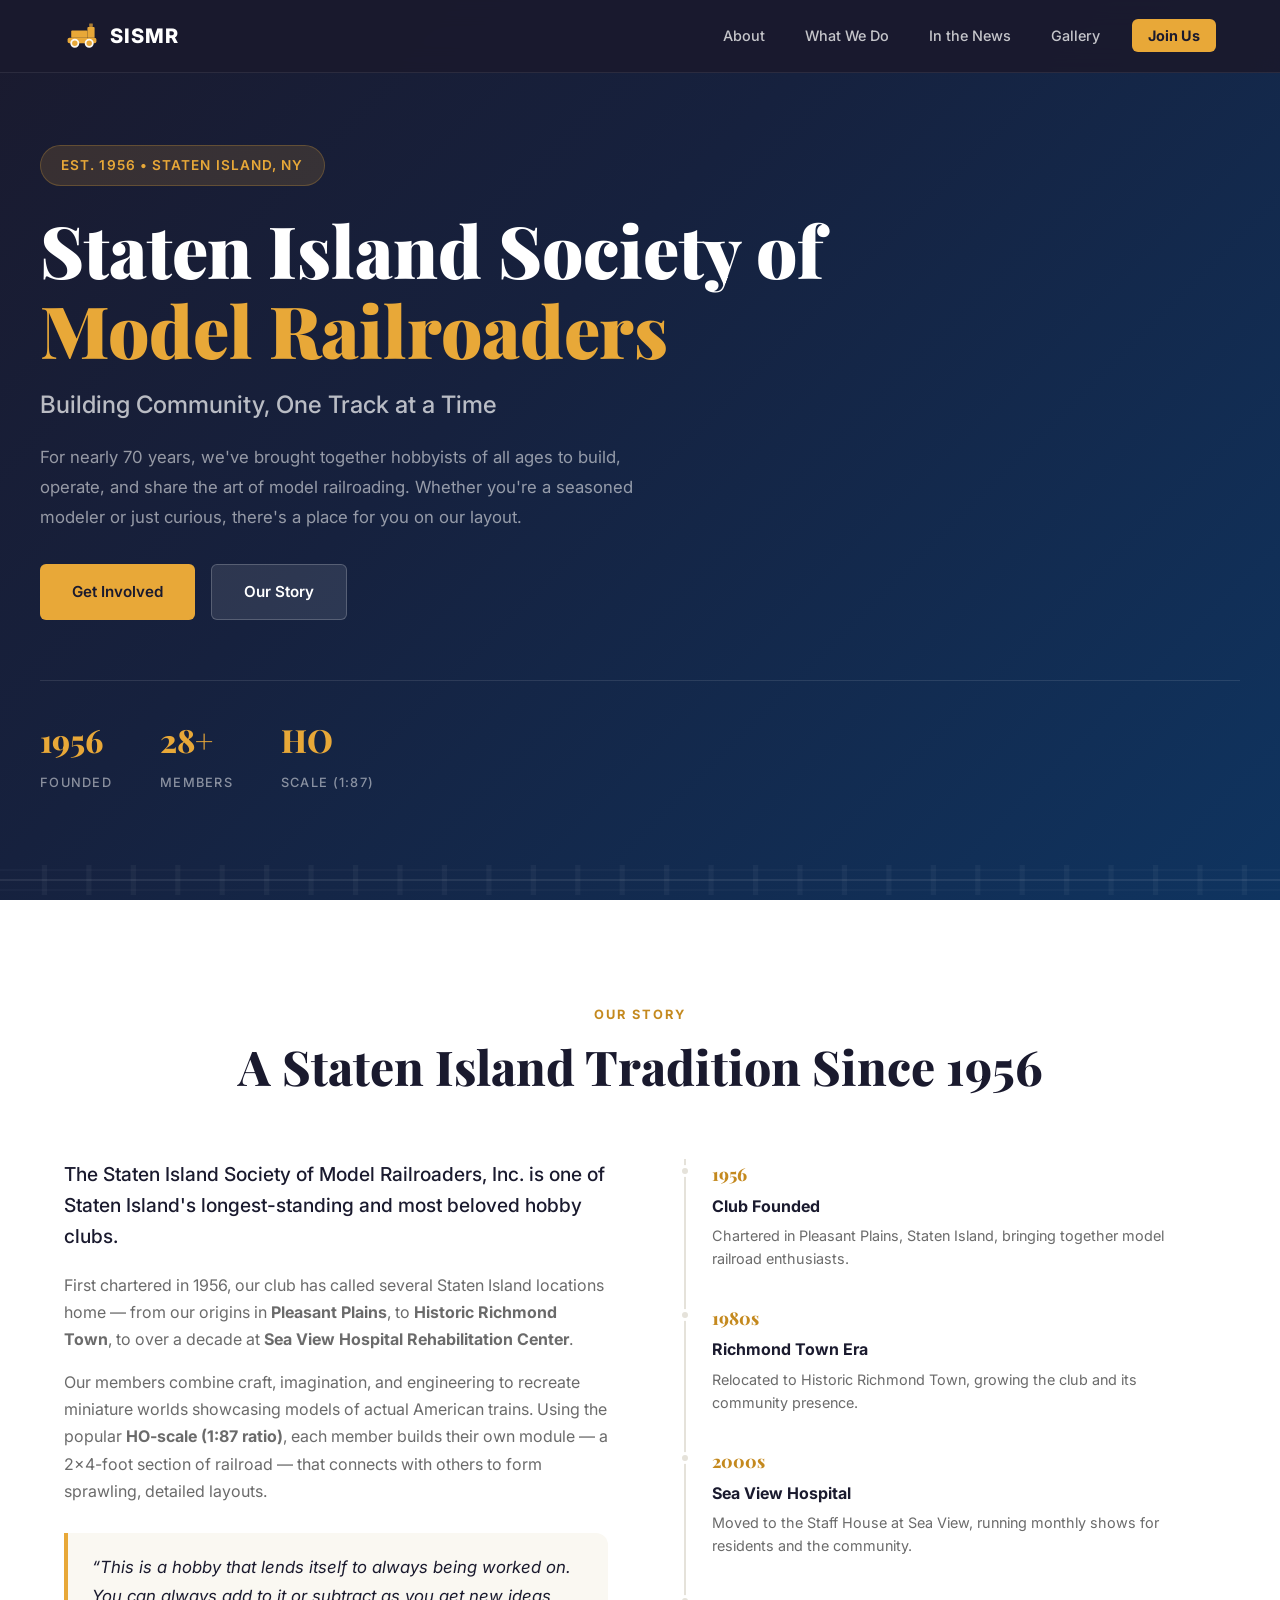
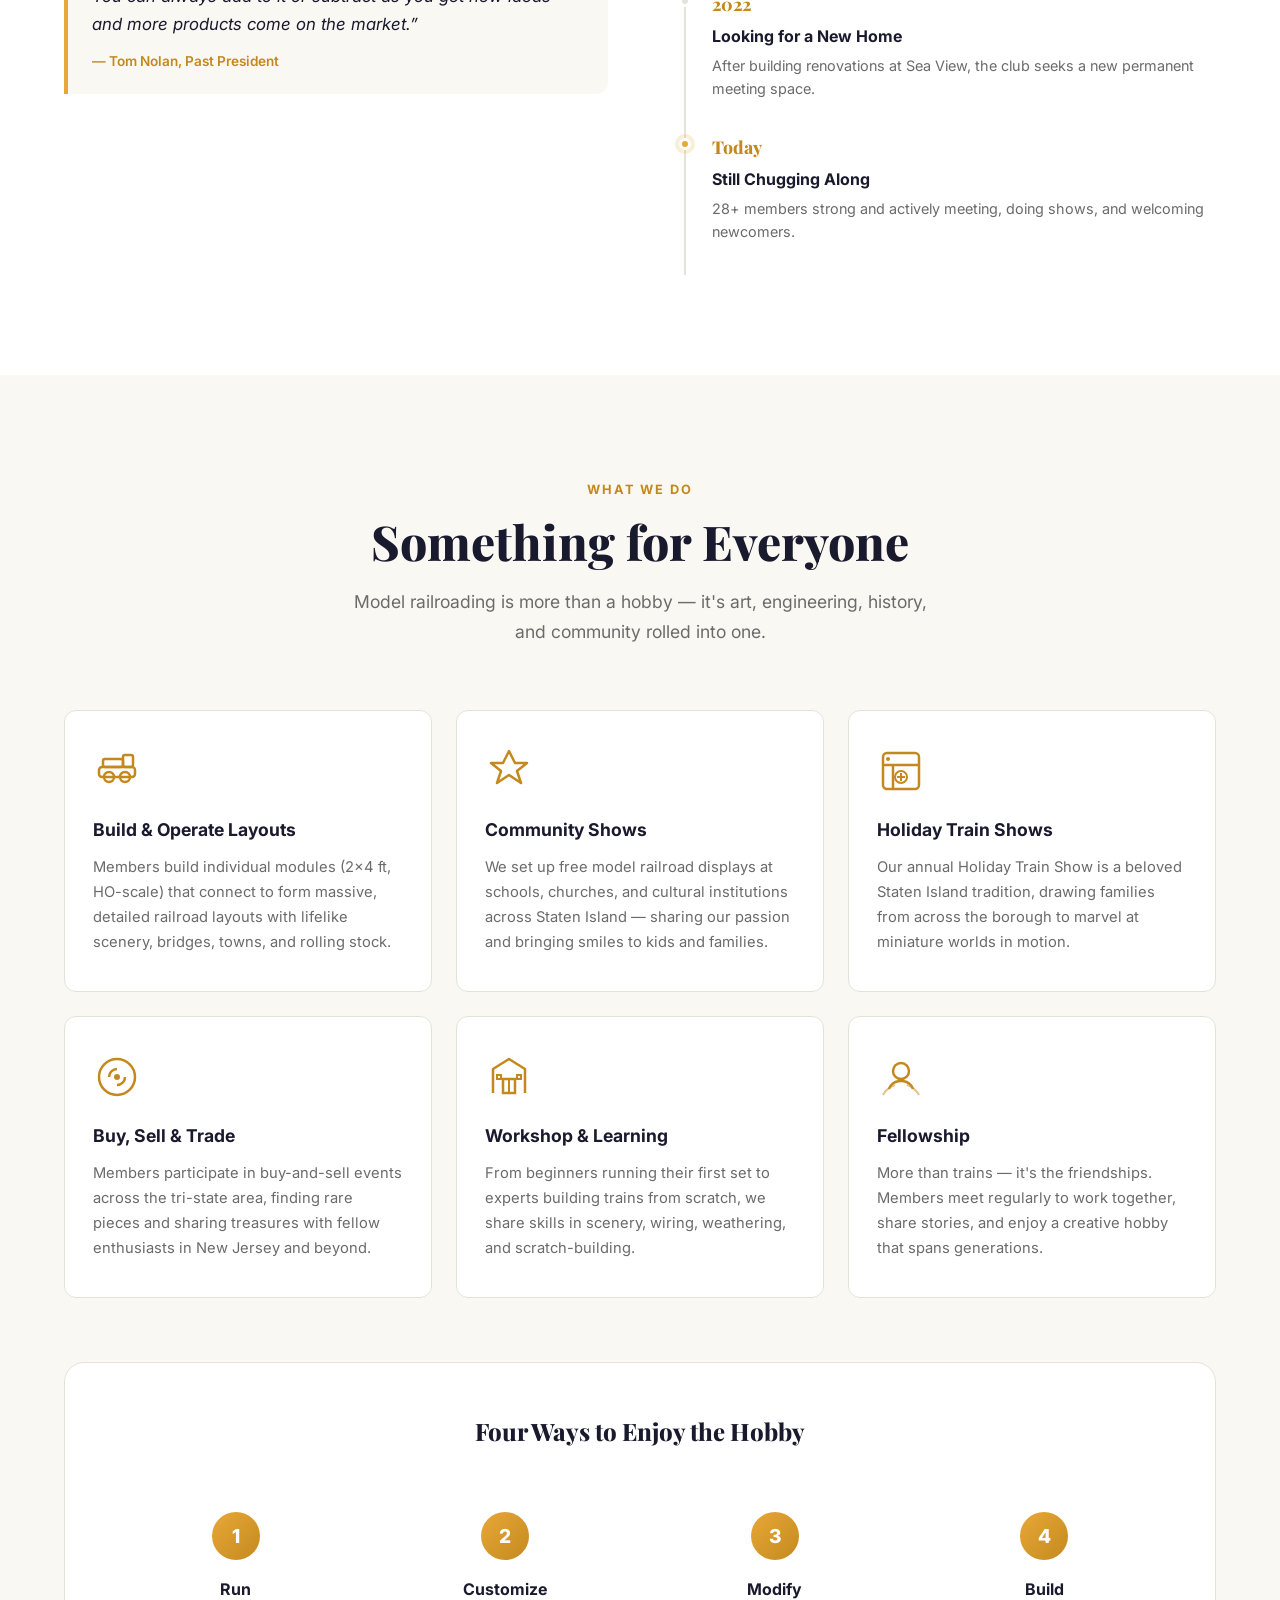
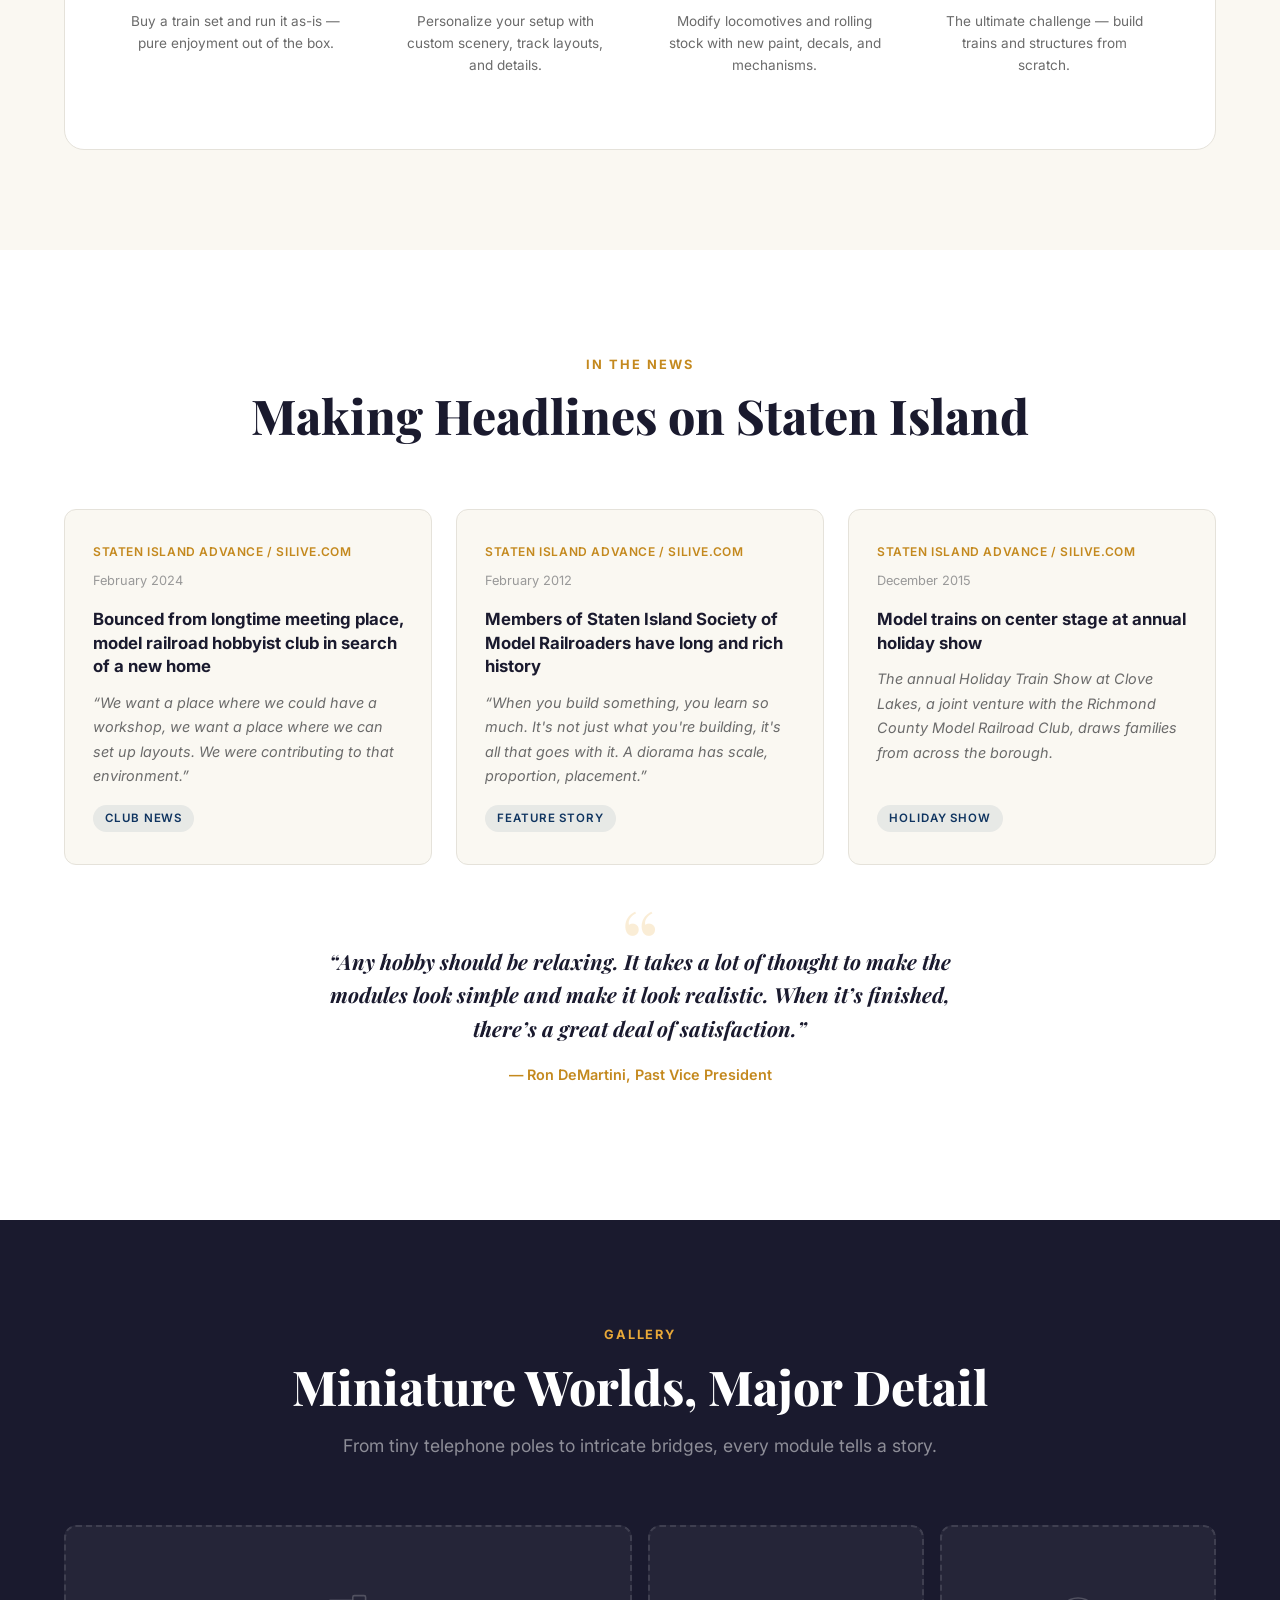
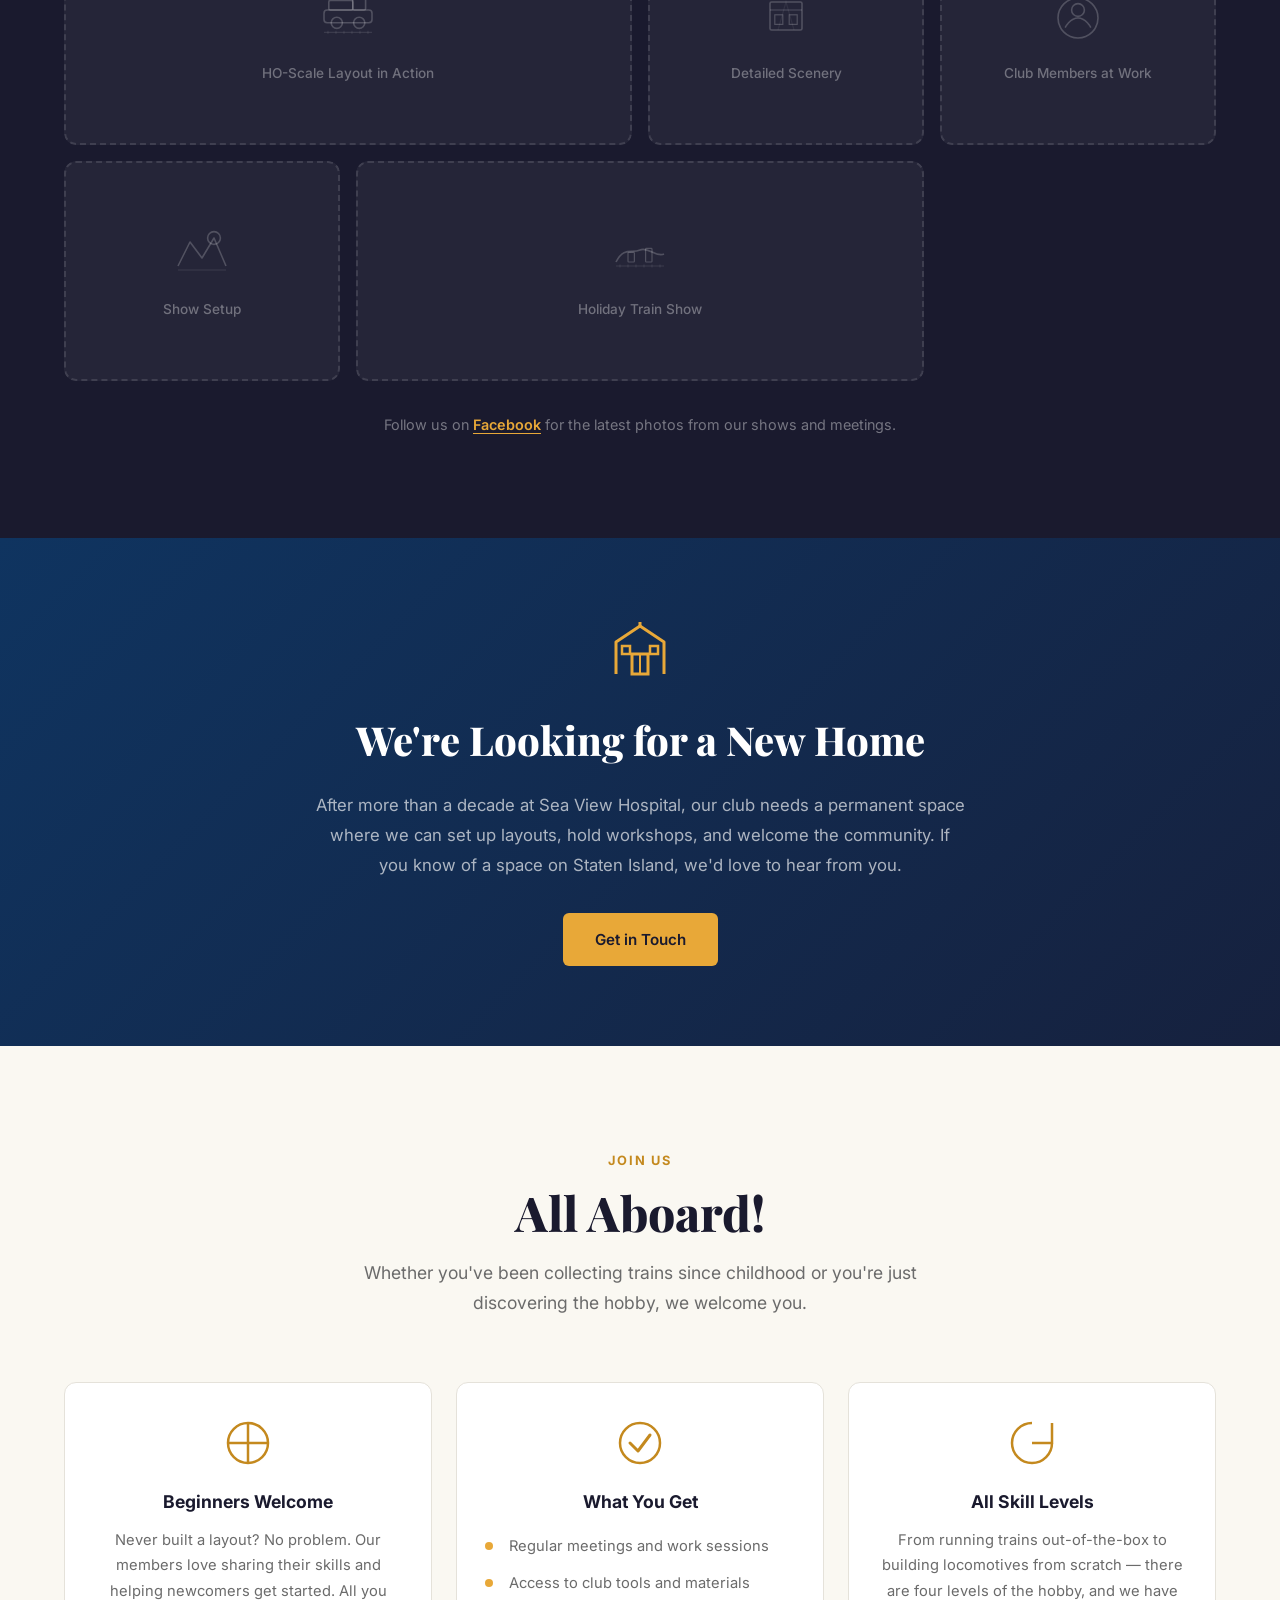
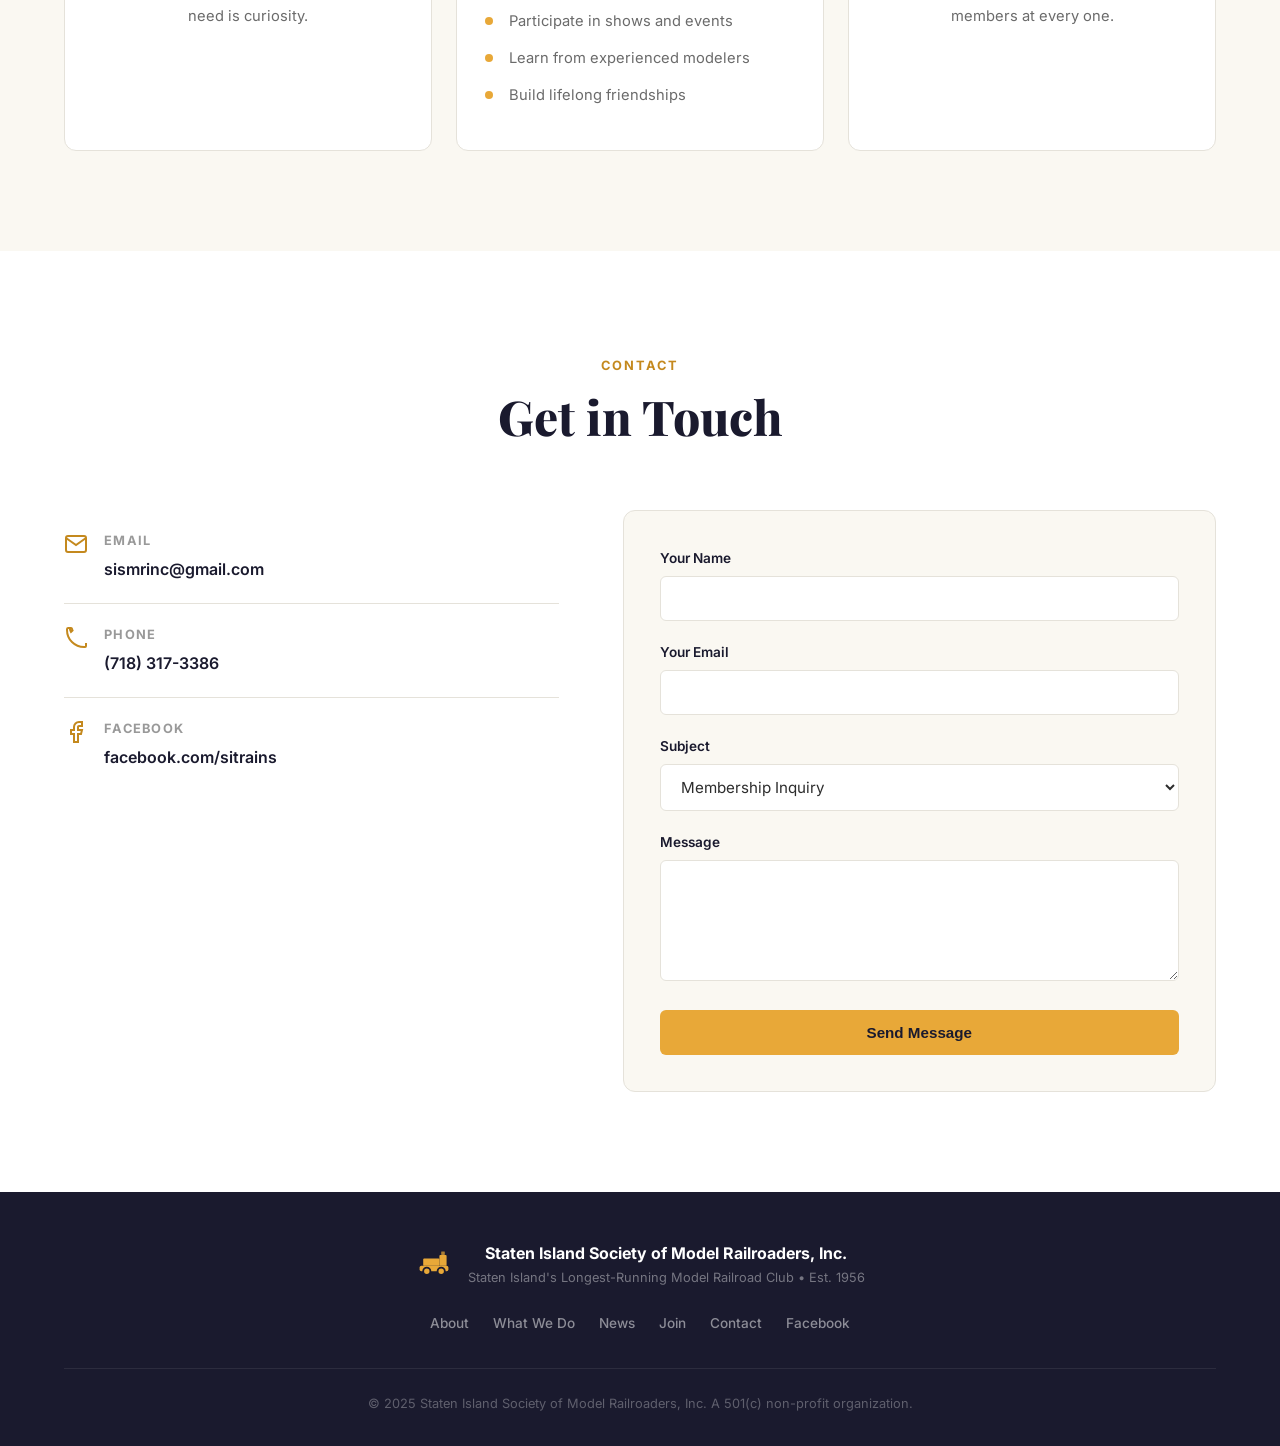
==== index.html @ 0fc75819 "Initial site: Modern static website for SISMR Inc. Single-page responsive site with club history, ac" ====
<!DOCTYPE html>
<html lang="en">
<head>
  <meta charset="UTF-8">
  <meta name="viewport" content="width=device-width, initial-scale=1.0">
  <title>Staten Island Society of Model Railroaders, Inc. — Since 1956</title>
  <meta name="description" content="Staten Island's longest-running model railroad club. Join us to build, run, and share the joy of model railroading. Founded 1956.">
  <meta name="keywords" content="model railroad, Staten Island, train club, HO scale, model trains, hobby, SISMR">
  <meta property="og:title" content="Staten Island Society of Model Railroaders, Inc.">
  <meta property="og:description" content="Building Community, One Track at a Time — Since 1956. Staten Island's longest-running model railroad club.">
  <meta property="og:type" content="website">
  <link rel="preconnect" href="https://fonts.googleapis.com">
  <link rel="preconnect" href="https://fonts.gstatic.com" crossorigin>
  <link href="https://fonts.googleapis.com/css2?family=Inter:wght@400;500;600;700;800;900&family=Playfair+Display:wght@700;800;900&display=swap" rel="stylesheet">
  <link rel="stylesheet" href="css/styles.css">
</head>
<body>

  <!-- Navigation -->
  <nav class="navbar" id="navbar">
    <div class="nav-container">
      <a href="#hero" class="nav-logo">
        <svg class="nav-logo-icon" viewBox="0 0 40 40" fill="none" xmlns="http://www.w3.org/2000/svg">
          <rect x="4" y="22" width="32" height="6" rx="2" fill="currentColor"/>
          <circle cx="12" cy="28" r="4" fill="currentColor" stroke="var(--bg-primary)" stroke-width="2"/>
          <circle cx="28" cy="28" r="4" fill="currentColor" stroke="var(--bg-primary)" stroke-width="2"/>
          <rect x="8" y="14" width="18" height="8" rx="1" fill="currentColor"/>
          <rect x="26" y="10" width="8" height="12" rx="1" fill="currentColor"/>
          <rect x="28" y="6" width="4" height="4" rx="0.5" fill="currentColor" opacity="0.7"/>
        </svg>
        <span>SISMR</span>
      </a>
      <button class="nav-toggle" id="navToggle" aria-label="Toggle navigation">
        <span></span>
        <span></span>
        <span></span>
      </button>
      <ul class="nav-menu" id="navMenu">
        <li><a href="#about" class="nav-link">About</a></li>
        <li><a href="#activities" class="nav-link">What We Do</a></li>
        <li><a href="#news" class="nav-link">In the News</a></li>
        <li><a href="#gallery" class="nav-link">Gallery</a></li>
        <li><a href="#join" class="nav-link nav-cta">Join Us</a></li>
      </ul>
    </div>
  </nav>

  <!-- Hero Section -->
  <section class="hero" id="hero">
    <div class="hero-bg-tracks">
      <svg class="track-lines" preserveAspectRatio="none" viewBox="0 0 1440 400">
        <line x1="0" y1="380" x2="1440" y2="380" stroke="rgba(255,255,255,0.08)" stroke-width="2"/>
        <line x1="0" y1="370" x2="1440" y2="370" stroke="rgba(255,255,255,0.05)" stroke-width="1"/>
        <line x1="0" y1="390" x2="1440" y2="390" stroke="rgba(255,255,255,0.05)" stroke-width="1"/>
        <!-- cross ties -->
        <line x1="50" y1="365" x2="50" y2="395" stroke="rgba(255,255,255,0.04)" stroke-width="6"/>
        <line x1="100" y1="365" x2="100" y2="395" stroke="rgba(255,255,255,0.04)" stroke-width="6"/>
        <line x1="150" y1="365" x2="150" y2="395" stroke="rgba(255,255,255,0.04)" stroke-width="6"/>
        <line x1="200" y1="365" x2="200" y2="395" stroke="rgba(255,255,255,0.04)" stroke-width="6"/>
        <line x1="250" y1="365" x2="250" y2="395" stroke="rgba(255,255,255,0.04)" stroke-width="6"/>
        <line x1="300" y1="365" x2="300" y2="395" stroke="rgba(255,255,255,0.04)" stroke-width="6"/>
        <line x1="350" y1="365" x2="350" y2="395" stroke="rgba(255,255,255,0.04)" stroke-width="6"/>
        <line x1="400" y1="365" x2="400" y2="395" stroke="rgba(255,255,255,0.04)" stroke-width="6"/>
        <line x1="450" y1="365" x2="450" y2="395" stroke="rgba(255,255,255,0.04)" stroke-width="6"/>
        <line x1="500" y1="365" x2="500" y2="395" stroke="rgba(255,255,255,0.04)" stroke-width="6"/>
        <line x1="550" y1="365" x2="550" y2="395" stroke="rgba(255,255,255,0.04)" stroke-width="6"/>
        <line x1="600" y1="365" x2="600" y2="395" stroke="rgba(255,255,255,0.04)" stroke-width="6"/>
        <line x1="650" y1="365" x2="650" y2="395" stroke="rgba(255,255,255,0.04)" stroke-width="6"/>
        <line x1="700" y1="365" x2="700" y2="395" stroke="rgba(255,255,255,0.04)" stroke-width="6"/>
        <line x1="750" y1="365" x2="750" y2="395" stroke="rgba(255,255,255,0.04)" stroke-width="6"/>
        <line x1="800" y1="365" x2="800" y2="395" stroke="rgba(255,255,255,0.04)" stroke-width="6"/>
        <line x1="850" y1="365" x2="850" y2="395" stroke="rgba(255,255,255,0.04)" stroke-width="6"/>
        <line x1="900" y1="365" x2="900" y2="395" stroke="rgba(255,255,255,0.04)" stroke-width="6"/>
        <line x1="950" y1="365" x2="950" y2="395" stroke="rgba(255,255,255,0.04)" stroke-width="6"/>
        <line x1="1000" y1="365" x2="1000" y2="395" stroke="rgba(255,255,255,0.04)" stroke-width="6"/>
        <line x1="1050" y1="365" x2="1050" y2="395" stroke="rgba(255,255,255,0.04)" stroke-width="6"/>
        <line x1="1100" y1="365" x2="1100" y2="395" stroke="rgba(255,255,255,0.04)" stroke-width="6"/>
        <line x1="1150" y1="365" x2="1150" y2="395" stroke="rgba(255,255,255,0.04)" stroke-width="6"/>
        <line x1="1200" y1="365" x2="1200" y2="395" stroke="rgba(255,255,255,0.04)" stroke-width="6"/>
        <line x1="1250" y1="365" x2="1250" y2="395" stroke="rgba(255,255,255,0.04)" stroke-width="6"/>
        <line x1="1300" y1="365" x2="1300" y2="395" stroke="rgba(255,255,255,0.04)" stroke-width="6"/>
        <line x1="1350" y1="365" x2="1350" y2="395" stroke="rgba(255,255,255,0.04)" stroke-width="6"/>
        <line x1="1400" y1="365" x2="1400" y2="395" stroke="rgba(255,255,255,0.04)" stroke-width="6"/>
      </svg>
    </div>
    <div class="hero-content">
      <p class="hero-badge">Est. 1956 &bull; Staten Island, NY</p>
      <h1 class="hero-title">Staten Island Society of<br><span class="hero-highlight">Model Railroaders</span></h1>
      <p class="hero-subtitle">Building Community, One Track at a Time</p>
      <p class="hero-description">For nearly 70 years, we've brought together hobbyists of all ages to build, operate, and share the art of model railroading. Whether you're a seasoned modeler or just curious, there's a place for you on our layout.</p>
      <div class="hero-cta">
        <a href="#join" class="btn btn-primary">Get Involved</a>
        <a href="#about" class="btn btn-secondary">Our Story</a>
      </div>
      <div class="hero-stats">
        <div class="stat">
          <span class="stat-number">1956</span>
          <span class="stat-label">Founded</span>
        </div>
        <div class="stat">
          <span class="stat-number">28+</span>
          <span class="stat-label">Members</span>
        </div>
        <div class="stat">
          <span class="stat-number">HO</span>
          <span class="stat-label">Scale (1:87)</span>
        </div>
      </div>
    </div>
  </section>

  <!-- About Section -->
  <section class="section about" id="about">
    <div class="container">
      <div class="section-header fade-in">
        <p class="section-tag">Our Story</p>
        <h2 class="section-title">A Staten Island Tradition Since 1956</h2>
      </div>
      <div class="about-grid">
        <div class="about-text fade-in">
          <p class="lead">The Staten Island Society of Model Railroaders, Inc. is one of Staten Island's longest-standing and most beloved hobby clubs.</p>
          <p>First chartered in 1956, our club has called several Staten Island locations home &mdash; from our origins in <strong>Pleasant Plains</strong>, to <strong>Historic Richmond Town</strong>, to over a decade at <strong>Sea View Hospital Rehabilitation Center</strong>.</p>
          <p>Our members combine craft, imagination, and engineering to recreate miniature worlds showcasing models of actual American trains. Using the popular <strong>HO-scale (1:87 ratio)</strong>, each member builds their own module &mdash; a 2&times;4-foot section of railroad &mdash; that connects with others to form sprawling, detailed layouts.</p>
          <blockquote>
            <p>&ldquo;This is a hobby that lends itself to always being worked on. You can always add to it or subtract as you get new ideas and more products come on the market.&rdquo;</p>
            <cite>&mdash; Tom Nolan, Past President</cite>
          </blockquote>
        </div>
        <div class="about-timeline fade-in">
          <div class="timeline">
            <div class="timeline-item">
              <div class="timeline-year">1956</div>
              <div class="timeline-content">
                <h4>Club Founded</h4>
                <p>Chartered in Pleasant Plains, Staten Island, bringing together model railroad enthusiasts.</p>
              </div>
            </div>
            <div class="timeline-item">
              <div class="timeline-year">1980s</div>
              <div class="timeline-content">
                <h4>Richmond Town Era</h4>
                <p>Relocated to Historic Richmond Town, growing the club and its community presence.</p>
              </div>
            </div>
            <div class="timeline-item">
              <div class="timeline-year">2000s</div>
              <div class="timeline-content">
                <h4>Sea View Hospital</h4>
                <p>Moved to the Staff House at Sea View, running monthly shows for residents and the community.</p>
              </div>
            </div>
            <div class="timeline-item">
              <div class="timeline-year">2022</div>
              <div class="timeline-content">
                <h4>Looking for a New Home</h4>
                <p>After building renovations at Sea View, the club seeks a new permanent meeting space.</p>
              </div>
            </div>
            <div class="timeline-item active">
              <div class="timeline-year">Today</div>
              <div class="timeline-content">
                <h4>Still Chugging Along</h4>
                <p>28+ members strong and actively meeting, doing shows, and welcoming newcomers.</p>
              </div>
            </div>
          </div>
        </div>
      </div>
    </div>
  </section>

  <!-- What We Do Section -->
  <section class="section activities" id="activities">
    <div class="container">
      <div class="section-header fade-in">
        <p class="section-tag">What We Do</p>
        <h2 class="section-title">Something for Everyone</h2>
        <p class="section-subtitle">Model railroading is more than a hobby &mdash; it's art, engineering, history, and community rolled into one.</p>
      </div>
      <div class="activities-grid">
        <div class="activity-card fade-in">
          <div class="activity-icon">
            <svg viewBox="0 0 48 48" fill="none"><rect x="6" y="20" width="36" height="10" rx="3" stroke="currentColor" stroke-width="2.5"/><circle cx="16" cy="30" r="5" stroke="currentColor" stroke-width="2.5"/><circle cx="32" cy="30" r="5" stroke="currentColor" stroke-width="2.5"/><rect x="10" y="12" width="20" height="8" rx="2" stroke="currentColor" stroke-width="2.5"/><rect x="30" y="8" width="10" height="12" rx="2" stroke="currentColor" stroke-width="2.5"/></svg>
          </div>
          <h3>Build &amp; Operate Layouts</h3>
          <p>Members build individual modules (2&times;4 ft, HO-scale) that connect to form massive, detailed railroad layouts with lifelike scenery, bridges, towns, and rolling stock.</p>
        </div>
        <div class="activity-card fade-in">
          <div class="activity-icon">
            <svg viewBox="0 0 48 48" fill="none"><path d="M24 4L30 16H42L32 24L36 36L24 28L12 36L16 24L6 16H18L24 4Z" stroke="currentColor" stroke-width="2.5" stroke-linejoin="round"/></svg>
          </div>
          <h3>Community Shows</h3>
          <p>We set up free model railroad displays at schools, churches, and cultural institutions across Staten Island &mdash; sharing our passion and bringing smiles to kids and families.</p>
        </div>
        <div class="activity-card fade-in">
          <div class="activity-icon">
            <svg viewBox="0 0 48 48" fill="none"><rect x="6" y="6" width="36" height="36" rx="4" stroke="currentColor" stroke-width="2.5"/><path d="M6 18H42" stroke="currentColor" stroke-width="2.5"/><path d="M16 18V42" stroke="currentColor" stroke-width="2.5"/><circle cx="11" cy="12" r="2" fill="currentColor"/><circle cx="24" cy="30" r="6" stroke="currentColor" stroke-width="2"/><path d="M24 26V34M20 30H28" stroke="currentColor" stroke-width="2"/></svg>
          </div>
          <h3>Holiday Train Shows</h3>
          <p>Our annual Holiday Train Show is a beloved Staten Island tradition, drawing families from across the borough to marvel at miniature worlds in motion.</p>
        </div>
        <div class="activity-card fade-in">
          <div class="activity-icon">
            <svg viewBox="0 0 48 48" fill="none"><circle cx="24" cy="24" r="18" stroke="currentColor" stroke-width="2.5"/><path d="M16 24C16 19.6 19.6 16 24 16" stroke="currentColor" stroke-width="2.5"/><path d="M32 24C32 28.4 28.4 32 24 32" stroke="currentColor" stroke-width="2.5"/><circle cx="24" cy="24" r="3" fill="currentColor"/></svg>
          </div>
          <h3>Buy, Sell &amp; Trade</h3>
          <p>Members participate in buy-and-sell events across the tri-state area, finding rare pieces and sharing treasures with fellow enthusiasts in New Jersey and beyond.</p>
        </div>
        <div class="activity-card fade-in">
          <div class="activity-icon">
            <svg viewBox="0 0 48 48" fill="none"><path d="M8 40V16L24 6L40 16V40" stroke="currentColor" stroke-width="2.5" stroke-linejoin="round"/><rect x="18" y="26" width="12" height="14" stroke="currentColor" stroke-width="2.5"/><path d="M24 26V40" stroke="currentColor" stroke-width="2"/><path d="M12 22H16V26H12V22Z" stroke="currentColor" stroke-width="2"/><path d="M32 22H36V26H32V22Z" stroke="currentColor" stroke-width="2"/></svg>
          </div>
          <h3>Workshop &amp; Learning</h3>
          <p>From beginners running their first set to experts building trains from scratch, we share skills in scenery, wiring, weathering, and scratch-building.</p>
        </div>
        <div class="activity-card fade-in">
          <div class="activity-icon">
            <svg viewBox="0 0 48 48" fill="none"><path d="M12 36C12 36 14 28 24 28C34 28 36 36 36 36" stroke="currentColor" stroke-width="2.5"/><circle cx="24" cy="18" r="8" stroke="currentColor" stroke-width="2.5"/><path d="M6 42C6 42 10 34 18 32" stroke="currentColor" stroke-width="2" opacity="0.5"/><path d="M42 42C42 42 38 34 30 32" stroke="currentColor" stroke-width="2" opacity="0.5"/></svg>
          </div>
          <h3>Fellowship</h3>
          <p>More than trains &mdash; it's the friendships. Members meet regularly to work together, share stories, and enjoy a creative hobby that spans generations.</p>
        </div>
      </div>

      <div class="hobby-levels fade-in">
        <h3>Four Ways to Enjoy the Hobby</h3>
        <div class="levels-grid">
          <div class="level">
            <div class="level-number">1</div>
            <h4>Run</h4>
            <p>Buy a train set and run it as-is &mdash; pure enjoyment out of the box.</p>
          </div>
          <div class="level">
            <div class="level-number">2</div>
            <h4>Customize</h4>
            <p>Personalize your setup with custom scenery, track layouts, and details.</p>
          </div>
          <div class="level">
            <div class="level-number">3</div>
            <h4>Modify</h4>
            <p>Modify locomotives and rolling stock with new paint, decals, and mechanisms.</p>
          </div>
          <div class="level">
            <div class="level-number">4</div>
            <h4>Build</h4>
            <p>The ultimate challenge &mdash; build trains and structures from scratch.</p>
          </div>
        </div>
      </div>
    </div>
  </section>

  <!-- In the News Section -->
  <section class="section news" id="news">
    <div class="container">
      <div class="section-header fade-in">
        <p class="section-tag">In the News</p>
        <h2 class="section-title">Making Headlines on Staten Island</h2>
      </div>
      <div class="news-grid">
        <article class="news-card fade-in">
          <div class="news-meta">
            <span class="news-source">Staten Island Advance / SILive.com</span>
            <span class="news-date">February 2024</span>
          </div>
          <h3><a href="https://www.silive.com/news/2024/02/bounced-from-longtime-meeting-place-model-railroad-hobbyist-club-in-search-of-a-new-home.html" target="_blank" rel="noopener">Bounced from longtime meeting place, model railroad hobbyist club in search of a new home</a></h3>
          <p>&ldquo;We want a place where we could have a workshop, we want a place where we can set up layouts. We were contributing to that environment.&rdquo;</p>
          <span class="news-tag">Club News</span>
        </article>
        <article class="news-card fade-in">
          <div class="news-meta">
            <span class="news-source">Staten Island Advance / SILive.com</span>
            <span class="news-date">February 2012</span>
          </div>
          <h3><a href="https://www.silive.com/westshore/2012/02/members_of_staten_island_socie.html" target="_blank" rel="noopener">Members of Staten Island Society of Model Railroaders have long and rich history</a></h3>
          <p>&ldquo;When you build something, you learn so much. It's not just what you're building, it's all that goes with it. A diorama has scale, proportion, placement.&rdquo;</p>
          <span class="news-tag">Feature Story</span>
        </article>
        <article class="news-card fade-in">
          <div class="news-meta">
            <span class="news-source">Staten Island Advance / SILive.com</span>
            <span class="news-date">December 2015</span>
          </div>
          <h3><a href="https://www.silive.com/entertainment/2015/12/model_trains_capture_center_st.html" target="_blank" rel="noopener">Model trains on center stage at annual holiday show</a></h3>
          <p>The annual Holiday Train Show at Clove Lakes, a joint venture with the Richmond County Model Railroad Club, draws families from across the borough.</p>
          <span class="news-tag">Holiday Show</span>
        </article>
      </div>
      <div class="notable-quote fade-in">
        <blockquote>
          <p>&ldquo;Any hobby should be relaxing. It takes a lot of thought to make the modules look simple and make it look realistic. When it&rsquo;s finished, there&rsquo;s a great deal of satisfaction.&rdquo;</p>
          <cite>&mdash; Ron DeMartini, Past Vice President</cite>
        </blockquote>
      </div>
    </div>
  </section>

  <!-- Gallery Section -->
  <section class="section gallery" id="gallery">
    <div class="container">
      <div class="section-header fade-in">
        <p class="section-tag">Gallery</p>
        <h2 class="section-title">Miniature Worlds, Major Detail</h2>
        <p class="section-subtitle">From tiny telephone poles to intricate bridges, every module tells a story.</p>
      </div>
      <div class="gallery-grid fade-in">
        <div class="gallery-item gallery-item-wide">
          <div class="gallery-placeholder">
            <svg viewBox="0 0 80 80" fill="none"><rect x="10" y="30" width="60" height="16" rx="4" stroke="currentColor" stroke-width="2"/><circle cx="26" cy="46" r="7" stroke="currentColor" stroke-width="2"/><circle cx="54" cy="46" r="7" stroke="currentColor" stroke-width="2"/><rect x="16" y="18" width="30" height="12" rx="2" stroke="currentColor" stroke-width="2"/><rect x="46" y="12" width="16" height="18" rx="2" stroke="currentColor" stroke-width="2"/><path d="M10 58H70" stroke="currentColor" stroke-width="1.5" opacity="0.5"/><line x1="15" y1="56" x2="15" y2="60" stroke="currentColor" stroke-width="2" opacity="0.3"/><line x1="25" y1="56" x2="25" y2="60" stroke="currentColor" stroke-width="2" opacity="0.3"/><line x1="35" y1="56" x2="35" y2="60" stroke="currentColor" stroke-width="2" opacity="0.3"/><line x1="45" y1="56" x2="45" y2="60" stroke="currentColor" stroke-width="2" opacity="0.3"/><line x1="55" y1="56" x2="55" y2="60" stroke="currentColor" stroke-width="2" opacity="0.3"/><line x1="65" y1="56" x2="65" y2="60" stroke="currentColor" stroke-width="2" opacity="0.3"/></svg>
            <span>HO-Scale Layout in Action</span>
          </div>
        </div>
        <div class="gallery-item">
          <div class="gallery-placeholder">
            <svg viewBox="0 0 80 80" fill="none"><rect x="20" y="20" width="40" height="35" rx="2" stroke="currentColor" stroke-width="2"/><path d="M20 30H60" stroke="currentColor" stroke-width="1.5"/><rect x="26" y="36" width="10" height="12" stroke="currentColor" stroke-width="1.5"/><rect x="44" y="36" width="10" height="12" stroke="currentColor" stroke-width="1.5"/><path d="M30 55L40 20L50 55" stroke="currentColor" stroke-width="1.5" opacity="0.3"/></svg>
            <span>Detailed Scenery</span>
          </div>
        </div>
        <div class="gallery-item">
          <div class="gallery-placeholder">
            <svg viewBox="0 0 80 80" fill="none"><circle cx="40" cy="40" r="25" stroke="currentColor" stroke-width="2"/><path d="M24 52C24 52 30 40 40 40C50 40 56 52 56 52" stroke="currentColor" stroke-width="2"/><circle cx="40" cy="30" r="8" stroke="currentColor" stroke-width="2"/></svg>
            <span>Club Members at Work</span>
          </div>
        </div>
        <div class="gallery-item">
          <div class="gallery-placeholder">
            <svg viewBox="0 0 80 80" fill="none"><path d="M10 55L25 25L40 45L55 20L70 55" stroke="currentColor" stroke-width="2" stroke-linejoin="round"/><circle cx="55" cy="20" r="8" stroke="currentColor" stroke-width="2"/><path d="M10 60H70" stroke="currentColor" stroke-width="1.5" opacity="0.5"/></svg>
            <span>Show Setup</span>
          </div>
        </div>
        <div class="gallery-item gallery-item-wide">
          <div class="gallery-placeholder">
            <svg viewBox="0 0 80 80" fill="none"><path d="M10 50C20 30 30 40 40 35C50 30 60 45 70 40" stroke="currentColor" stroke-width="2"/><path d="M10 55H70" stroke="currentColor" stroke-width="1.5" opacity="0.5"/><rect x="25" y="38" width="8" height="12" rx="1" stroke="currentColor" stroke-width="1.5"/><rect x="47" y="33" width="8" height="17" rx="1" stroke="currentColor" stroke-width="1.5"/><line x1="15" y1="53" x2="15" y2="57" stroke="currentColor" stroke-width="2" opacity="0.3"/><line x1="25" y1="53" x2="25" y2="57" stroke="currentColor" stroke-width="2" opacity="0.3"/><line x1="35" y1="53" x2="35" y2="57" stroke="currentColor" stroke-width="2" opacity="0.3"/><line x1="45" y1="53" x2="45" y2="57" stroke="currentColor" stroke-width="2" opacity="0.3"/><line x1="55" y1="53" x2="55" y2="57" stroke="currentColor" stroke-width="2" opacity="0.3"/><line x1="65" y1="53" x2="65" y2="57" stroke="currentColor" stroke-width="2" opacity="0.3"/></svg>
            <span>Holiday Train Show</span>
          </div>
        </div>
      </div>
      <p class="gallery-note fade-in">Follow us on <a href="https://www.facebook.com/sitrains" target="_blank" rel="noopener">Facebook</a> for the latest photos from our shows and meetings.</p>
    </div>
  </section>

  <!-- Help Us / New Home Banner -->
  <section class="section cta-banner" id="help">
    <div class="container">
      <div class="banner-content fade-in">
        <div class="banner-icon">
          <svg viewBox="0 0 64 64" fill="none"><path d="M8 56V24L32 8L56 24V56" stroke="currentColor" stroke-width="3" stroke-linejoin="round"/><rect x="24" y="36" width="16" height="20" stroke="currentColor" stroke-width="3"/><path d="M32 36V56" stroke="currentColor" stroke-width="2"/><rect x="14" y="28" width="8" height="8" stroke="currentColor" stroke-width="2.5"/><rect x="42" y="28" width="8" height="8" stroke="currentColor" stroke-width="2.5"/><path d="M32 8V4" stroke="currentColor" stroke-width="3"/></svg>
        </div>
        <h2>We're Looking for a New Home</h2>
        <p>After more than a decade at Sea View Hospital, our club needs a permanent space where we can set up layouts, hold workshops, and welcome the community. If you know of a space on Staten Island, we'd love to hear from you.</p>
        <a href="#contact" class="btn btn-primary">Get in Touch</a>
      </div>
    </div>
  </section>

  <!-- Join Section -->
  <section class="section join" id="join">
    <div class="container">
      <div class="section-header fade-in">
        <p class="section-tag">Join Us</p>
        <h2 class="section-title">All Aboard!</h2>
        <p class="section-subtitle">Whether you've been collecting trains since childhood or you're just discovering the hobby, we welcome you.</p>
      </div>
      <div class="join-grid">
        <div class="join-card fade-in">
          <div class="join-icon">
            <svg viewBox="0 0 48 48" fill="none"><path d="M24 4V44" stroke="currentColor" stroke-width="2.5"/><path d="M4 24H44" stroke="currentColor" stroke-width="2.5"/><circle cx="24" cy="24" r="20" stroke="currentColor" stroke-width="2.5"/></svg>
          </div>
          <h3>Beginners Welcome</h3>
          <p>Never built a layout? No problem. Our members love sharing their skills and helping newcomers get started. All you need is curiosity.</p>
        </div>
        <div class="join-card fade-in">
          <div class="join-icon">
            <svg viewBox="0 0 48 48" fill="none"><path d="M14 24L22 32L34 16" stroke="currentColor" stroke-width="3" stroke-linecap="round" stroke-linejoin="round"/><circle cx="24" cy="24" r="20" stroke="currentColor" stroke-width="2.5"/></svg>
          </div>
          <h3>What You Get</h3>
          <ul class="join-list">
            <li>Regular meetings and work sessions</li>
            <li>Access to club tools and materials</li>
            <li>Participate in shows and events</li>
            <li>Learn from experienced modelers</li>
            <li>Build lifelong friendships</li>
          </ul>
        </div>
        <div class="join-card fade-in">
          <div class="join-icon">
            <svg viewBox="0 0 48 48" fill="none"><path d="M24 4C13 4 4 13 4 24C4 35 13 44 24 44C35 44 44 35 44 24" stroke="currentColor" stroke-width="2.5"/><path d="M44 4V24H24" stroke="currentColor" stroke-width="2.5" stroke-linejoin="round"/></svg>
          </div>
          <h3>All Skill Levels</h3>
          <p>From running trains out-of-the-box to building locomotives from scratch &mdash; there are four levels of the hobby, and we have members at every one.</p>
        </div>
      </div>
    </div>
  </section>

  <!-- Contact Section -->
  <section class="section contact" id="contact">
    <div class="container">
      <div class="section-header fade-in">
        <p class="section-tag">Contact</p>
        <h2 class="section-title">Get in Touch</h2>
      </div>
      <div class="contact-grid fade-in">
        <div class="contact-info">
          <div class="contact-item">
            <svg viewBox="0 0 24 24" fill="none"><path d="M4 4H20C21.1 4 22 4.9 22 6V18C22 19.1 21.1 20 20 20H4C2.9 20 2 19.1 2 18V6C2 4.9 2.9 4 4 4Z" stroke="currentColor" stroke-width="2"/><path d="M22 6L12 13L2 6" stroke="currentColor" stroke-width="2"/></svg>
            <div>
              <h4>Email</h4>
              <a href="mailto:sismrinc@gmail.com">sismrinc@gmail.com</a>
            </div>
          </div>
          <div class="contact-item">
            <svg viewBox="0 0 24 24" fill="none"><path d="M22 16.92V19.92C22 20.48 21.56 20.93 21 20.97C20.69 20.99 20.39 21 20.1 21C10.58 21 3 13.42 3 3.9C3 3.61 3.01 3.31 3.03 3C3.07 2.44 3.52 2 4.08 2H7.08C7.56 2 7.97 2.34 8.05 2.81C8.14 3.38 8.3 3.93 8.53 4.45L7.03 5.95C6.47 4.93 6.07 3.84 5.82 2.7" stroke="currentColor" stroke-width="2"/></svg>
            <div>
              <h4>Phone</h4>
              <a href="tel:+17183173386">(718) 317-3386</a>
            </div>
          </div>
          <div class="contact-item">
            <svg viewBox="0 0 24 24" fill="none"><path d="M18 2H15C13.67 2 12.4 2.53 11.46 3.46C10.53 4.4 10 5.67 10 7V10H7V14H10V22H14V14H17L18 10H14V7C14 6.73 14.11 6.48 14.29 6.29C14.48 6.11 14.73 6 15 6H18V2Z" stroke="currentColor" stroke-width="2"/></svg>
            <div>
              <h4>Facebook</h4>
              <a href="https://www.facebook.com/sitrains" target="_blank" rel="noopener">facebook.com/sitrains</a>
            </div>
          </div>
        </div>
        <div class="contact-form-wrapper">
          <form class="contact-form" id="contactForm">
            <div class="form-group">
              <label for="name">Your Name</label>
              <input type="text" id="name" name="name" required>
            </div>
            <div class="form-group">
              <label for="email">Your Email</label>
              <input type="email" id="email" name="email" required>
            </div>
            <div class="form-group">
              <label for="subject">Subject</label>
              <select id="subject" name="subject">
                <option value="membership">Membership Inquiry</option>
                <option value="space">I Have a Space Available</option>
                <option value="event">Event / Show Request</option>
                <option value="general">General Question</option>
              </select>
            </div>
            <div class="form-group">
              <label for="message">Message</label>
              <textarea id="message" name="message" rows="5" required></textarea>
            </div>
            <button type="submit" class="btn btn-primary btn-full">Send Message</button>
          </form>
        </div>
      </div>
    </div>
  </section>

  <!-- Footer -->
  <footer class="footer">
    <div class="container">
      <div class="footer-content">
        <div class="footer-brand">
          <svg class="footer-logo" viewBox="0 0 40 40" fill="none" xmlns="http://www.w3.org/2000/svg">
            <rect x="4" y="22" width="32" height="6" rx="2" fill="currentColor"/>
            <circle cx="12" cy="28" r="4" fill="currentColor" stroke="var(--bg-dark)" stroke-width="2"/>
            <circle cx="28" cy="28" r="4" fill="currentColor" stroke="var(--bg-dark)" stroke-width="2"/>
            <rect x="8" y="14" width="18" height="8" rx="1" fill="currentColor"/>
            <rect x="26" y="10" width="8" height="12" rx="1" fill="currentColor"/>
            <rect x="28" y="6" width="4" height="4" rx="0.5" fill="currentColor" opacity="0.7"/>
          </svg>
          <div>
            <p class="footer-name">Staten Island Society of Model Railroaders, Inc.</p>
            <p class="footer-tagline">Staten Island's Longest-Running Model Railroad Club &bull; Est. 1956</p>
          </div>
        </div>
        <div class="footer-links">
          <a href="#about">About</a>
          <a href="#activities">What We Do</a>
          <a href="#news">News</a>
          <a href="#join">Join</a>
          <a href="#contact">Contact</a>
          <a href="https://www.facebook.com/sitrains" target="_blank" rel="noopener">Facebook</a>
        </div>
        <div class="footer-bottom">
          <p>&copy; 2025 Staten Island Society of Model Railroaders, Inc. A 501(c) non-profit organization.</p>
        </div>
      </div>
    </div>
  </footer>

  <script src="js/main.js"></script>
</body>
</html>
---- css/styles.css ----
/* =============================================
   SISMR Inc. — Staten Island Society of Model Railroaders
   ============================================= */

:root {
  --color-charcoal: #1a1a2e;
  --color-dark: #16213e;
  --color-steel: #0f3460;
  --color-amber: #e8a838;
  --color-amber-light: #f5c563;
  --color-amber-dark: #c4891e;
  --color-cream: #faf8f2;
  --color-warm-gray: #f0ede6;
  --color-text: #2d2d2d;
  --color-text-light: #6b6b6b;
  --color-text-lighter: #999;
  --color-white: #ffffff;
  --color-border: #e5e2da;

  --bg-primary: var(--color-cream);
  --bg-dark: var(--color-charcoal);

  --font-sans: 'Inter', -apple-system, BlinkMacSystemFont, 'Segoe UI', sans-serif;
  --font-display: 'Playfair Display', Georgia, serif;

  --shadow-sm: 0 1px 3px rgba(0,0,0,0.08);
  --shadow-md: 0 4px 12px rgba(0,0,0,0.1);
  --shadow-lg: 0 8px 30px rgba(0,0,0,0.12);
  --shadow-xl: 0 20px 60px rgba(0,0,0,0.15);

  --radius-sm: 6px;
  --radius-md: 12px;
  --radius-lg: 20px;
  --radius-xl: 32px;

  --transition: 0.3s cubic-bezier(0.4, 0, 0.2, 1);
}

/* Reset */
*, *::before, *::after {
  margin: 0;
  padding: 0;
  box-sizing: border-box;
}

html {
  scroll-behavior: smooth;
  scroll-padding-top: 80px;
}

body {
  font-family: var(--font-sans);
  color: var(--color-text);
  background: var(--bg-primary);
  line-height: 1.7;
  -webkit-font-smoothing: antialiased;
}

img { max-width: 100%; display: block; }
a { color: inherit; text-decoration: none; }
ul { list-style: none; }

/* Container */
.container {
  max-width: 1200px;
  margin: 0 auto;
  padding: 0 24px;
}

/* =============================================
   NAVIGATION
   ============================================= */
.navbar {
  position: fixed;
  top: 0;
  left: 0;
  right: 0;
  z-index: 1000;
  background: rgba(26, 26, 46, 0.95);
  backdrop-filter: blur(12px);
  border-bottom: 1px solid rgba(255, 255, 255, 0.08);
  transition: var(--transition);
}

.navbar.scrolled {
  background: rgba(26, 26, 46, 0.98);
  box-shadow: var(--shadow-lg);
}

.nav-container {
  max-width: 1200px;
  margin: 0 auto;
  padding: 0 24px;
  display: flex;
  align-items: center;
  justify-content: space-between;
  height: 72px;
}

.nav-logo {
  display: flex;
  align-items: center;
  gap: 10px;
  color: var(--color-white);
  font-weight: 800;
  font-size: 1.25rem;
  letter-spacing: 0.05em;
}

.nav-logo-icon {
  width: 36px;
  height: 36px;
  color: var(--color-amber);
}

.nav-menu {
  display: flex;
  align-items: center;
  gap: 8px;
}

.nav-link {
  color: rgba(255, 255, 255, 0.75);
  font-size: 0.9rem;
  font-weight: 500;
  padding: 8px 16px;
  border-radius: var(--radius-sm);
  transition: var(--transition);
}

.nav-link:hover {
  color: var(--color-white);
  background: rgba(255, 255, 255, 0.08);
}

.nav-cta {
  background: var(--color-amber) !important;
  color: var(--color-charcoal) !important;
  font-weight: 700;
  margin-left: 8px;
}

.nav-cta:hover {
  background: var(--color-amber-light) !important;
}

.nav-toggle {
  display: none;
  flex-direction: column;
  gap: 5px;
  background: none;
  border: none;
  cursor: pointer;
  padding: 4px;
}

.nav-toggle span {
  width: 24px;
  height: 2px;
  background: var(--color-white);
  border-radius: 2px;
  transition: var(--transition);
}

/* =============================================
   HERO
   ============================================= */
.hero {
  position: relative;
  min-height: 100vh;
  display: flex;
  align-items: center;
  background: linear-gradient(135deg, var(--color-charcoal) 0%, var(--color-dark) 40%, var(--color-steel) 100%);
  overflow: hidden;
  padding: 120px 24px 80px;
}

.hero-bg-tracks {
  position: absolute;
  bottom: 0;
  left: 0;
  right: 0;
  height: 400px;
  pointer-events: none;
}

.track-lines {
  width: 100%;
  height: 100%;
}

.hero-content {
  max-width: 1200px;
  margin: 0 auto;
  width: 100%;
  position: relative;
  z-index: 1;
}

.hero-badge {
  display: inline-block;
  background: rgba(232, 168, 56, 0.15);
  color: var(--color-amber);
  padding: 8px 20px;
  border-radius: var(--radius-xl);
  font-size: 0.85rem;
  font-weight: 600;
  letter-spacing: 0.08em;
  text-transform: uppercase;
  margin-bottom: 24px;
  border: 1px solid rgba(232, 168, 56, 0.25);
}

.hero-title {
  font-family: var(--font-display);
  font-size: clamp(2.5rem, 6vw, 4.5rem);
  font-weight: 900;
  color: var(--color-white);
  line-height: 1.1;
  margin-bottom: 16px;
}

.hero-highlight {
  color: var(--color-amber);
}

.hero-subtitle {
  font-size: clamp(1.1rem, 2.5vw, 1.5rem);
  color: rgba(255, 255, 255, 0.7);
  font-weight: 500;
  margin-bottom: 16px;
}

.hero-description {
  font-size: 1.05rem;
  color: rgba(255, 255, 255, 0.55);
  max-width: 640px;
  margin-bottom: 32px;
  line-height: 1.8;
}

.hero-cta {
  display: flex;
  gap: 16px;
  margin-bottom: 60px;
  flex-wrap: wrap;
}

.hero-stats {
  display: flex;
  gap: 48px;
  padding-top: 32px;
  border-top: 1px solid rgba(255, 255, 255, 0.1);
}

.stat {
  text-align: left;
}

.stat-number {
  display: block;
  font-family: var(--font-display);
  font-size: 2rem;
  font-weight: 800;
  color: var(--color-amber);
}

.stat-label {
  font-size: 0.8rem;
  color: rgba(255, 255, 255, 0.5);
  text-transform: uppercase;
  letter-spacing: 0.1em;
  font-weight: 500;
}

/* =============================================
   BUTTONS
   ============================================= */
.btn {
  display: inline-flex;
  align-items: center;
  justify-content: center;
  padding: 14px 32px;
  border-radius: var(--radius-sm);
  font-size: 0.95rem;
  font-weight: 600;
  cursor: pointer;
  transition: var(--transition);
  border: none;
  text-decoration: none;
}

.btn-primary {
  background: var(--color-amber);
  color: var(--color-charcoal);
}

.btn-primary:hover {
  background: var(--color-amber-light);
  transform: translateY(-2px);
  box-shadow: 0 8px 24px rgba(232, 168, 56, 0.3);
}

.btn-secondary {
  background: rgba(255, 255, 255, 0.1);
  color: var(--color-white);
  border: 1px solid rgba(255, 255, 255, 0.2);
}

.btn-secondary:hover {
  background: rgba(255, 255, 255, 0.18);
  transform: translateY(-2px);
}

.btn-full {
  width: 100%;
}

/* =============================================
   SECTIONS
   ============================================= */
.section {
  padding: 100px 0;
}

.section-header {
  text-align: center;
  margin-bottom: 64px;
}

.section-tag {
  display: inline-block;
  color: var(--color-amber-dark);
  font-size: 0.8rem;
  font-weight: 700;
  text-transform: uppercase;
  letter-spacing: 0.15em;
  margin-bottom: 12px;
}

.section-title {
  font-family: var(--font-display);
  font-size: clamp(2rem, 4vw, 3rem);
  font-weight: 800;
  color: var(--color-charcoal);
  margin-bottom: 16px;
  line-height: 1.2;
}

.section-subtitle {
  font-size: 1.1rem;
  color: var(--color-text-light);
  max-width: 600px;
  margin: 0 auto;
}

/* =============================================
   ABOUT
   ============================================= */
.about {
  background: var(--color-white);
}

.about-grid {
  display: grid;
  grid-template-columns: 1fr 1fr;
  gap: 64px;
  align-items: start;
}

.about-text .lead {
  font-size: 1.2rem;
  font-weight: 500;
  color: var(--color-charcoal);
  margin-bottom: 20px;
  line-height: 1.6;
}

.about-text p {
  margin-bottom: 16px;
  color: var(--color-text-light);
}

.about-text blockquote {
  border-left: 4px solid var(--color-amber);
  padding: 20px 24px;
  margin: 28px 0;
  background: var(--color-cream);
  border-radius: 0 var(--radius-md) var(--radius-md) 0;
}

.about-text blockquote p {
  font-size: 1.05rem;
  font-style: italic;
  color: var(--color-charcoal);
  margin-bottom: 8px;
}

.about-text blockquote cite {
  font-size: 0.85rem;
  font-style: normal;
  color: var(--color-amber-dark);
  font-weight: 600;
}

/* Timeline */
.timeline {
  position: relative;
  padding-left: 40px;
}

.timeline::before {
  content: '';
  position: absolute;
  left: 12px;
  top: 0;
  bottom: 0;
  width: 2px;
  background: var(--color-border);
}

.timeline-item {
  position: relative;
  padding-bottom: 32px;
}

.timeline-item::before {
  content: '';
  position: absolute;
  left: -33px;
  top: 6px;
  width: 12px;
  height: 12px;
  border-radius: 50%;
  background: var(--color-border);
  border: 3px solid var(--color-white);
  z-index: 1;
}

.timeline-item.active::before {
  background: var(--color-amber);
  box-shadow: 0 0 0 4px rgba(232, 168, 56, 0.2);
}

.timeline-year {
  font-family: var(--font-display);
  font-size: 1.1rem;
  font-weight: 800;
  color: var(--color-amber-dark);
  margin-bottom: 4px;
}

.timeline-content h4 {
  font-size: 1rem;
  font-weight: 700;
  margin-bottom: 4px;
  color: var(--color-charcoal);
}

.timeline-content p {
  font-size: 0.9rem;
  color: var(--color-text-light);
  line-height: 1.6;
}

/* =============================================
   ACTIVITIES
   ============================================= */
.activities {
  background: var(--color-cream);
}

.activities-grid {
  display: grid;
  grid-template-columns: repeat(3, 1fr);
  gap: 24px;
  margin-bottom: 64px;
}

.activity-card {
  background: var(--color-white);
  padding: 36px 28px;
  border-radius: var(--radius-md);
  border: 1px solid var(--color-border);
  transition: var(--transition);
}

.activity-card:hover {
  transform: translateY(-4px);
  box-shadow: var(--shadow-lg);
  border-color: var(--color-amber);
}

.activity-icon {
  width: 48px;
  height: 48px;
  color: var(--color-amber-dark);
  margin-bottom: 20px;
}

.activity-card h3 {
  font-size: 1.1rem;
  font-weight: 700;
  margin-bottom: 10px;
  color: var(--color-charcoal);
}

.activity-card p {
  font-size: 0.92rem;
  color: var(--color-text-light);
  line-height: 1.7;
}

/* Hobby Levels */
.hobby-levels {
  background: var(--color-white);
  border-radius: var(--radius-lg);
  padding: 48px;
  border: 1px solid var(--color-border);
}

.hobby-levels h3 {
  font-family: var(--font-display);
  font-size: 1.5rem;
  font-weight: 800;
  text-align: center;
  margin-bottom: 36px;
  color: var(--color-charcoal);
}

.levels-grid {
  display: grid;
  grid-template-columns: repeat(4, 1fr);
  gap: 24px;
}

.level {
  text-align: center;
  padding: 24px 16px;
}

.level-number {
  display: inline-flex;
  align-items: center;
  justify-content: center;
  width: 48px;
  height: 48px;
  border-radius: 50%;
  background: linear-gradient(135deg, var(--color-amber), var(--color-amber-dark));
  color: var(--color-white);
  font-weight: 800;
  font-size: 1.2rem;
  margin-bottom: 16px;
}

.level h4 {
  font-size: 1rem;
  font-weight: 700;
  margin-bottom: 8px;
  color: var(--color-charcoal);
}

.level p {
  font-size: 0.85rem;
  color: var(--color-text-light);
  line-height: 1.6;
}

/* =============================================
   NEWS
   ============================================= */
.news {
  background: var(--color-white);
}

.news-grid {
  display: grid;
  grid-template-columns: repeat(3, 1fr);
  gap: 24px;
  margin-bottom: 48px;
}

.news-card {
  background: var(--color-cream);
  border-radius: var(--radius-md);
  padding: 32px 28px;
  border: 1px solid var(--color-border);
  transition: var(--transition);
  display: flex;
  flex-direction: column;
}

.news-card:hover {
  transform: translateY(-4px);
  box-shadow: var(--shadow-lg);
}

.news-meta {
  display: flex;
  justify-content: space-between;
  align-items: center;
  margin-bottom: 16px;
  flex-wrap: wrap;
  gap: 8px;
}

.news-source {
  font-size: 0.75rem;
  font-weight: 600;
  color: var(--color-amber-dark);
  text-transform: uppercase;
  letter-spacing: 0.05em;
}

.news-date {
  font-size: 0.8rem;
  color: var(--color-text-lighter);
}

.news-card h3 {
  font-size: 1.05rem;
  font-weight: 700;
  margin-bottom: 12px;
  line-height: 1.4;
}

.news-card h3 a {
  color: var(--color-charcoal);
  transition: var(--transition);
}

.news-card h3 a:hover {
  color: var(--color-amber-dark);
}

.news-card p {
  font-size: 0.9rem;
  font-style: italic;
  color: var(--color-text-light);
  flex: 1;
  margin-bottom: 16px;
}

.news-tag {
  display: inline-block;
  font-size: 0.72rem;
  font-weight: 600;
  text-transform: uppercase;
  letter-spacing: 0.08em;
  color: var(--color-steel);
  background: rgba(15, 52, 96, 0.08);
  padding: 4px 12px;
  border-radius: var(--radius-xl);
  align-self: flex-start;
}

.notable-quote {
  text-align: center;
  max-width: 700px;
  margin: 0 auto;
}

.notable-quote blockquote {
  position: relative;
  padding: 32px;
}

.notable-quote blockquote::before {
  content: '\201C';
  font-family: var(--font-display);
  font-size: 6rem;
  color: var(--color-amber);
  opacity: 0.2;
  position: absolute;
  top: -20px;
  left: 50%;
  transform: translateX(-50%);
  line-height: 1;
}

.notable-quote p {
  font-family: var(--font-display);
  font-size: 1.3rem;
  font-weight: 700;
  font-style: italic;
  color: var(--color-charcoal);
  line-height: 1.6;
  margin-bottom: 16px;
  position: relative;
}

.notable-quote cite {
  font-style: normal;
  font-family: var(--font-sans);
  font-size: 0.9rem;
  color: var(--color-amber-dark);
  font-weight: 600;
}

/* =============================================
   GALLERY
   ============================================= */
.gallery {
  background: var(--color-charcoal);
}

.gallery .section-tag {
  color: var(--color-amber);
}

.gallery .section-title {
  color: var(--color-white);
}

.gallery .section-subtitle {
  color: rgba(255, 255, 255, 0.5);
}

.gallery-grid {
  display: grid;
  grid-template-columns: repeat(4, 1fr);
  gap: 16px;
}

.gallery-item {
  border-radius: var(--radius-md);
  overflow: hidden;
}

.gallery-item-wide {
  grid-column: span 2;
}

.gallery-placeholder {
  background: rgba(255, 255, 255, 0.05);
  border: 2px dashed rgba(255, 255, 255, 0.12);
  border-radius: var(--radius-md);
  display: flex;
  flex-direction: column;
  align-items: center;
  justify-content: center;
  padding: 48px 24px;
  min-height: 220px;
  transition: var(--transition);
}

.gallery-placeholder:hover {
  background: rgba(255, 255, 255, 0.08);
  border-color: var(--color-amber);
}

.gallery-placeholder svg {
  width: 64px;
  height: 64px;
  color: rgba(255, 255, 255, 0.2);
  margin-bottom: 12px;
}

.gallery-placeholder span {
  color: rgba(255, 255, 255, 0.35);
  font-size: 0.85rem;
  font-weight: 500;
}

.gallery-note {
  text-align: center;
  color: rgba(255, 255, 255, 0.4);
  font-size: 0.9rem;
  margin-top: 32px;
}

.gallery-note a {
  color: var(--color-amber);
  font-weight: 600;
  text-decoration: underline;
  text-underline-offset: 3px;
}

.gallery-note a:hover {
  color: var(--color-amber-light);
}

/* =============================================
   CTA BANNER
   ============================================= */
.cta-banner {
  background: linear-gradient(135deg, var(--color-steel) 0%, var(--color-dark) 100%);
  padding: 80px 0;
}

.banner-content {
  text-align: center;
  max-width: 650px;
  margin: 0 auto;
}

.banner-icon {
  width: 64px;
  height: 64px;
  color: var(--color-amber);
  margin: 0 auto 24px;
}

.banner-content h2 {
  font-family: var(--font-display);
  font-size: clamp(1.8rem, 3.5vw, 2.5rem);
  font-weight: 800;
  color: var(--color-white);
  margin-bottom: 16px;
}

.banner-content p {
  color: rgba(255, 255, 255, 0.65);
  font-size: 1.05rem;
  margin-bottom: 32px;
  line-height: 1.8;
}

/* =============================================
   JOIN
   ============================================= */
.join {
  background: var(--color-cream);
}

.join-grid {
  display: grid;
  grid-template-columns: repeat(3, 1fr);
  gap: 24px;
}

.join-card {
  background: var(--color-white);
  padding: 36px 28px;
  border-radius: var(--radius-md);
  border: 1px solid var(--color-border);
  text-align: center;
  transition: var(--transition);
}

.join-card:hover {
  transform: translateY(-4px);
  box-shadow: var(--shadow-lg);
}

.join-icon {
  width: 48px;
  height: 48px;
  color: var(--color-amber-dark);
  margin: 0 auto 20px;
}

.join-card h3 {
  font-size: 1.1rem;
  font-weight: 700;
  margin-bottom: 12px;
  color: var(--color-charcoal);
}

.join-card p {
  font-size: 0.92rem;
  color: var(--color-text-light);
  line-height: 1.7;
}

.join-list {
  text-align: left;
  list-style: none;
}

.join-list li {
  padding: 6px 0;
  font-size: 0.92rem;
  color: var(--color-text-light);
  position: relative;
  padding-left: 24px;
}

.join-list li::before {
  content: '';
  position: absolute;
  left: 0;
  top: 14px;
  width: 8px;
  height: 8px;
  border-radius: 50%;
  background: var(--color-amber);
}

/* =============================================
   CONTACT
   ============================================= */
.contact {
  background: var(--color-white);
}

.contact-grid {
  display: grid;
  grid-template-columns: 1fr 1.2fr;
  gap: 64px;
  align-items: start;
}

.contact-item {
  display: flex;
  align-items: flex-start;
  gap: 16px;
  padding: 20px 0;
  border-bottom: 1px solid var(--color-border);
}

.contact-item:last-child {
  border-bottom: none;
}

.contact-item svg {
  width: 24px;
  height: 24px;
  flex-shrink: 0;
  color: var(--color-amber-dark);
  margin-top: 2px;
}

.contact-item h4 {
  font-size: 0.8rem;
  text-transform: uppercase;
  letter-spacing: 0.1em;
  color: var(--color-text-lighter);
  margin-bottom: 4px;
}

.contact-item a {
  color: var(--color-charcoal);
  font-weight: 600;
  font-size: 1rem;
  transition: var(--transition);
}

.contact-item a:hover {
  color: var(--color-amber-dark);
}

/* Contact Form */
.contact-form {
  background: var(--color-cream);
  padding: 36px;
  border-radius: var(--radius-md);
  border: 1px solid var(--color-border);
}

.form-group {
  margin-bottom: 20px;
}

.form-group label {
  display: block;
  font-size: 0.85rem;
  font-weight: 600;
  color: var(--color-charcoal);
  margin-bottom: 6px;
}

.form-group input,
.form-group select,
.form-group textarea {
  width: 100%;
  padding: 12px 16px;
  border: 1px solid var(--color-border);
  border-radius: var(--radius-sm);
  font-family: var(--font-sans);
  font-size: 0.95rem;
  color: var(--color-text);
  background: var(--color-white);
  transition: var(--transition);
}

.form-group input:focus,
.form-group select:focus,
.form-group textarea:focus {
  outline: none;
  border-color: var(--color-amber);
  box-shadow: 0 0 0 3px rgba(232, 168, 56, 0.15);
}

.form-group textarea {
  resize: vertical;
}

/* =============================================
   FOOTER
   ============================================= */
.footer {
  background: var(--color-charcoal);
  padding: 48px 0 32px;
}

.footer-content {
  text-align: center;
}

.footer-brand {
  display: flex;
  align-items: center;
  justify-content: center;
  gap: 16px;
  margin-bottom: 24px;
}

.footer-logo {
  width: 36px;
  height: 36px;
  color: var(--color-amber);
  flex-shrink: 0;
}

.footer-name {
  color: var(--color-white);
  font-weight: 700;
  font-size: 1rem;
}

.footer-tagline {
  color: rgba(255, 255, 255, 0.4);
  font-size: 0.8rem;
}

.footer-links {
  display: flex;
  justify-content: center;
  gap: 24px;
  margin-bottom: 32px;
  flex-wrap: wrap;
}

.footer-links a {
  color: rgba(255, 255, 255, 0.5);
  font-size: 0.85rem;
  font-weight: 500;
  transition: var(--transition);
}

.footer-links a:hover {
  color: var(--color-amber);
}

.footer-bottom {
  padding-top: 24px;
  border-top: 1px solid rgba(255, 255, 255, 0.08);
}

.footer-bottom p {
  color: rgba(255, 255, 255, 0.3);
  font-size: 0.8rem;
}

/* =============================================
   ANIMATIONS
   ============================================= */
.fade-in {
  opacity: 0;
  transform: translateY(24px);
  transition: opacity 0.6s ease, transform 0.6s ease;
}

.fade-in.visible {
  opacity: 1;
  transform: translateY(0);
}

/* =============================================
   RESPONSIVE
   ============================================= */
@media (max-width: 1024px) {
  .about-grid {
    grid-template-columns: 1fr;
    gap: 48px;
  }

  .activities-grid {
    grid-template-columns: repeat(2, 1fr);
  }

  .news-grid {
    grid-template-columns: repeat(2, 1fr);
  }

  .news-card:last-child {
    grid-column: span 2;
  }

  .levels-grid {
    grid-template-columns: repeat(2, 1fr);
  }

  .gallery-grid {
    grid-template-columns: repeat(2, 1fr);
  }

  .gallery-item-wide {
    grid-column: span 1;
  }
}

@media (max-width: 768px) {
  .nav-toggle {
    display: flex;
  }

  .nav-menu {
    position: fixed;
    top: 72px;
    left: 0;
    right: 0;
    background: var(--color-charcoal);
    flex-direction: column;
    padding: 16px 24px 24px;
    gap: 4px;
    transform: translateY(-100%);
    opacity: 0;
    pointer-events: none;
    transition: var(--transition);
    border-bottom: 1px solid rgba(255, 255, 255, 0.08);
  }

  .nav-menu.active {
    transform: translateY(0);
    opacity: 1;
    pointer-events: all;
  }

  .nav-link {
    display: block;
    padding: 12px 16px;
    font-size: 1rem;
  }

  .nav-cta {
    margin-left: 0;
    text-align: center;
    margin-top: 8px;
  }

  .hero {
    padding: 100px 24px 60px;
    min-height: auto;
  }

  .hero-stats {
    gap: 32px;
  }

  .section {
    padding: 72px 0;
  }

  .activities-grid,
  .join-grid {
    grid-template-columns: 1fr;
  }

  .news-grid {
    grid-template-columns: 1fr;
  }

  .news-card:last-child {
    grid-column: span 1;
  }

  .levels-grid {
    grid-template-columns: repeat(2, 1fr);
    gap: 16px;
  }

  .hobby-levels {
    padding: 32px 24px;
  }

  .contact-grid {
    grid-template-columns: 1fr;
    gap: 40px;
  }

  .gallery-grid {
    grid-template-columns: 1fr;
  }

  .notable-quote p {
    font-size: 1.1rem;
  }

  .footer-brand {
    flex-direction: column;
    text-align: center;
  }

  .footer-links {
    gap: 16px;
  }
}

@media (max-width: 480px) {
  .hero-title {
    font-size: 2rem;
  }

  .hero-stats {
    flex-direction: column;
    gap: 16px;
  }

  .hero-cta {
    flex-direction: column;
  }

  .btn {
    width: 100%;
    text-align: center;
  }

  .levels-grid {
    grid-template-columns: 1fr;
  }

  .contact-form {
    padding: 24px 20px;
  }
}
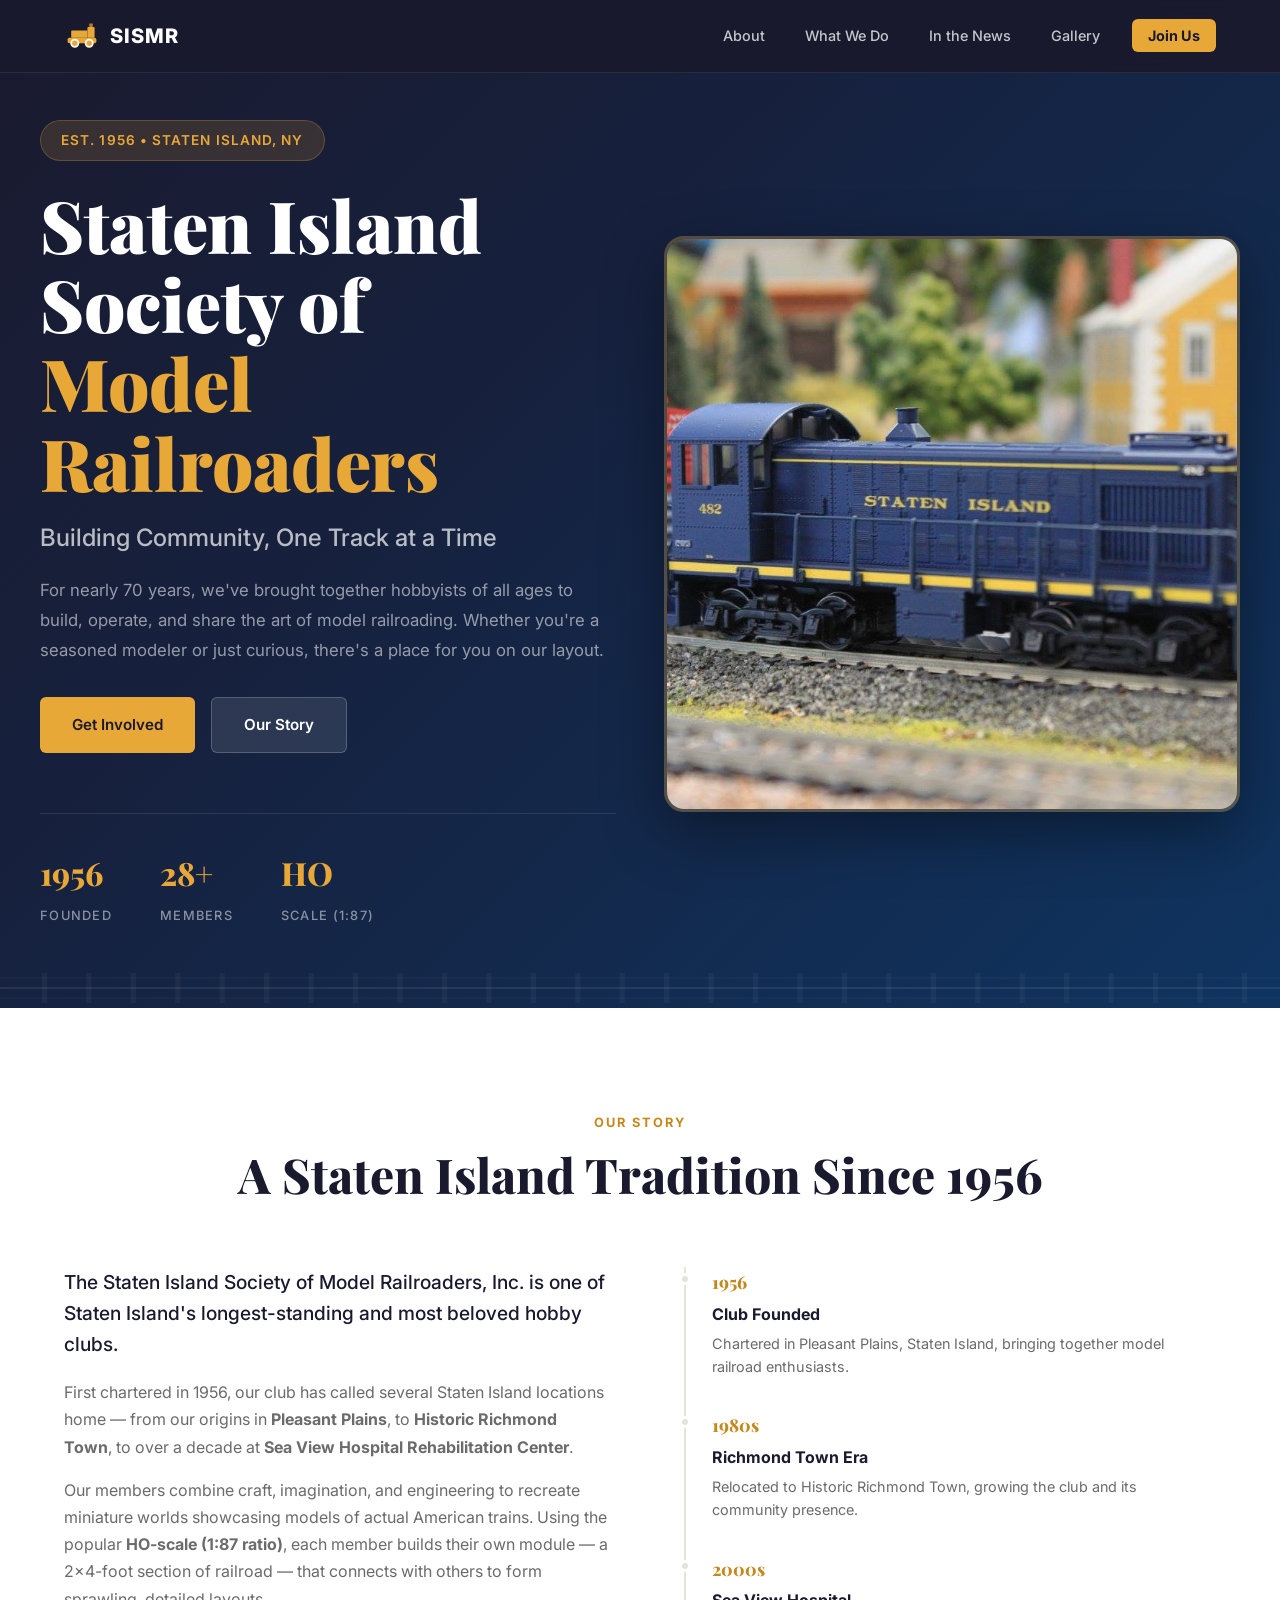
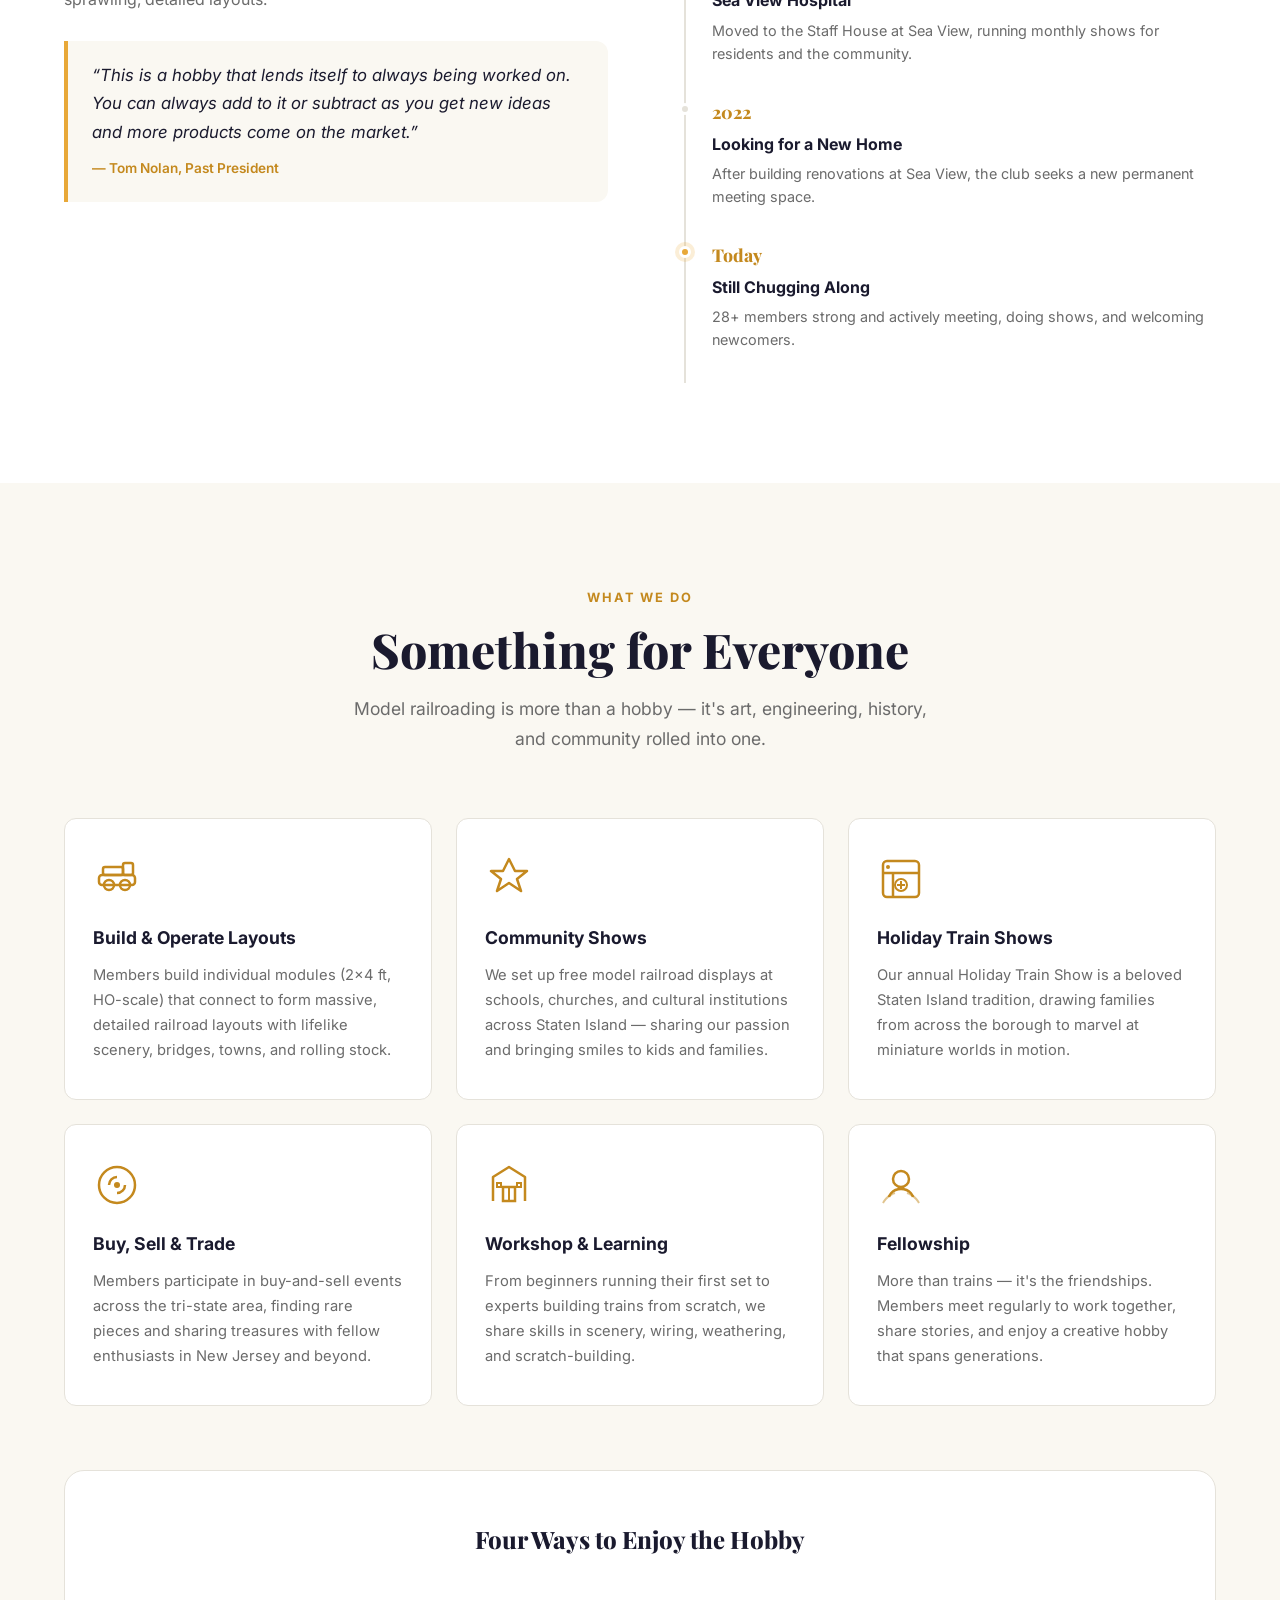
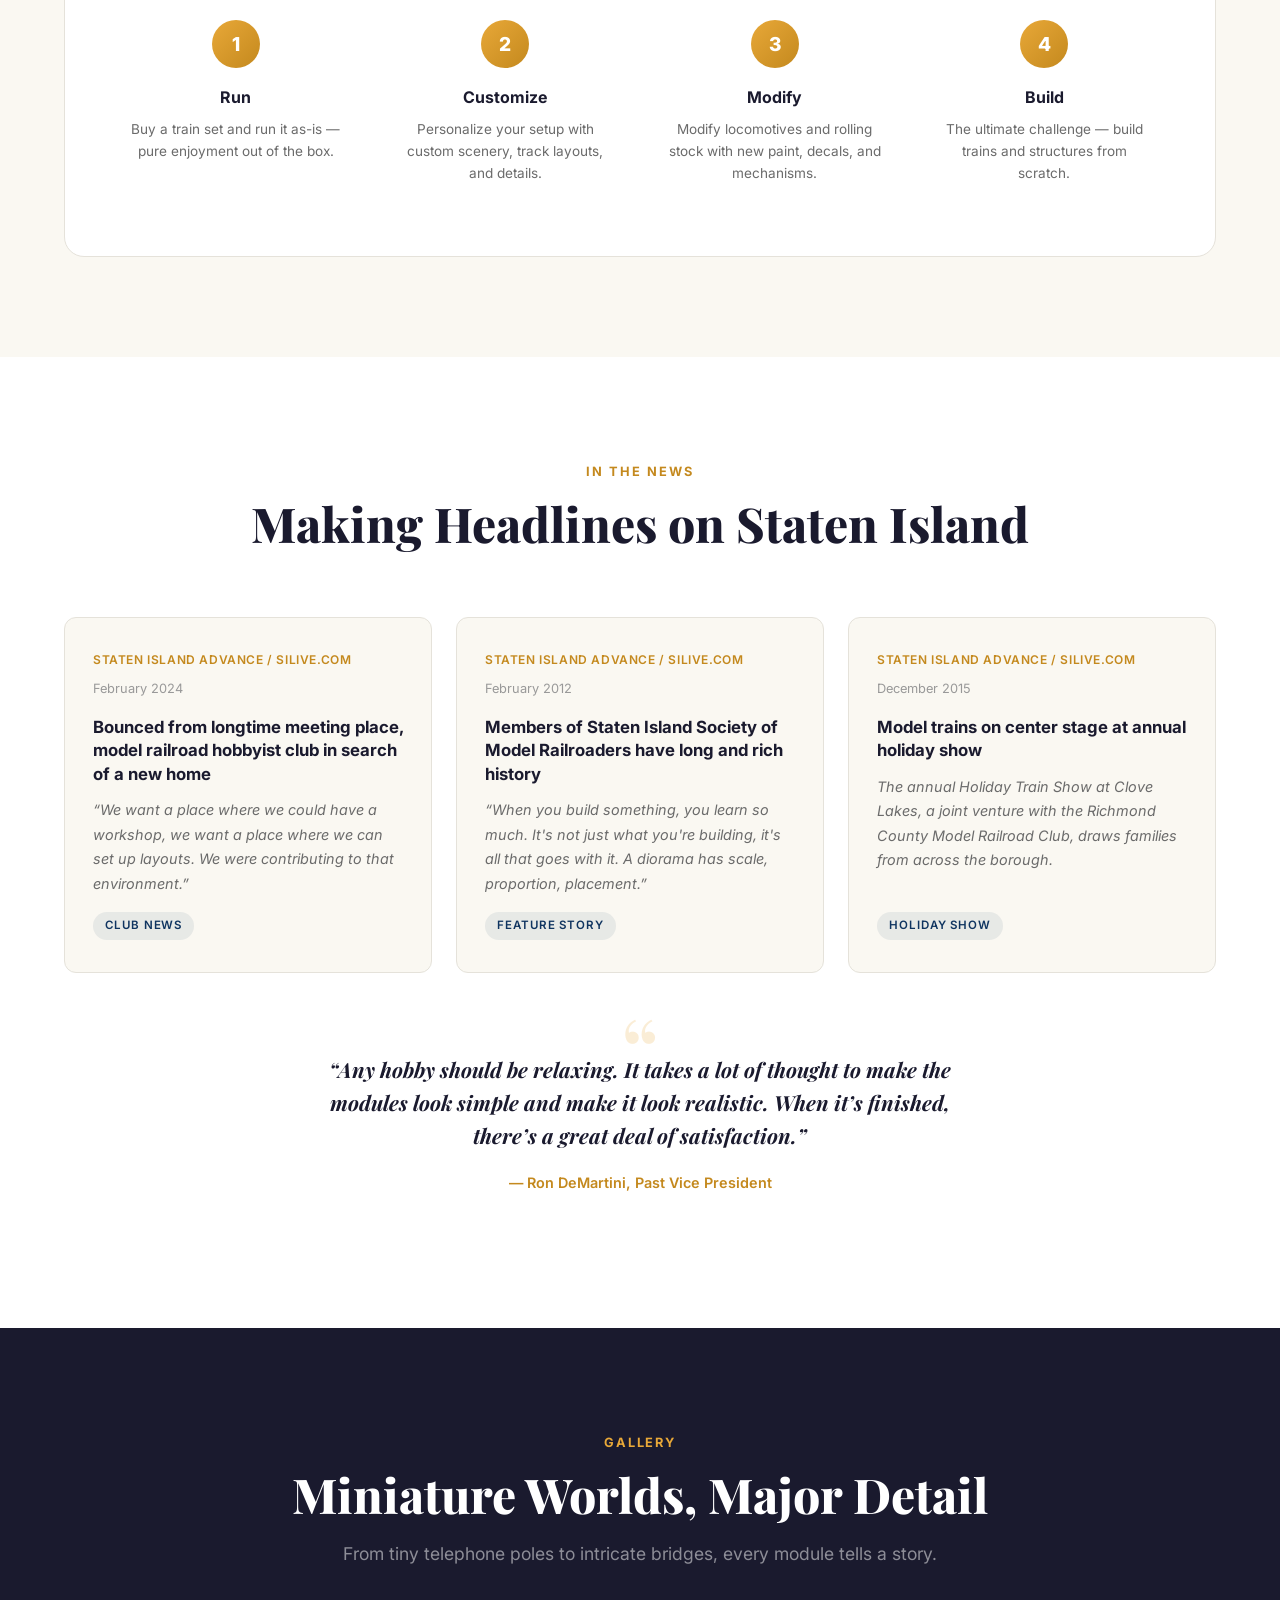
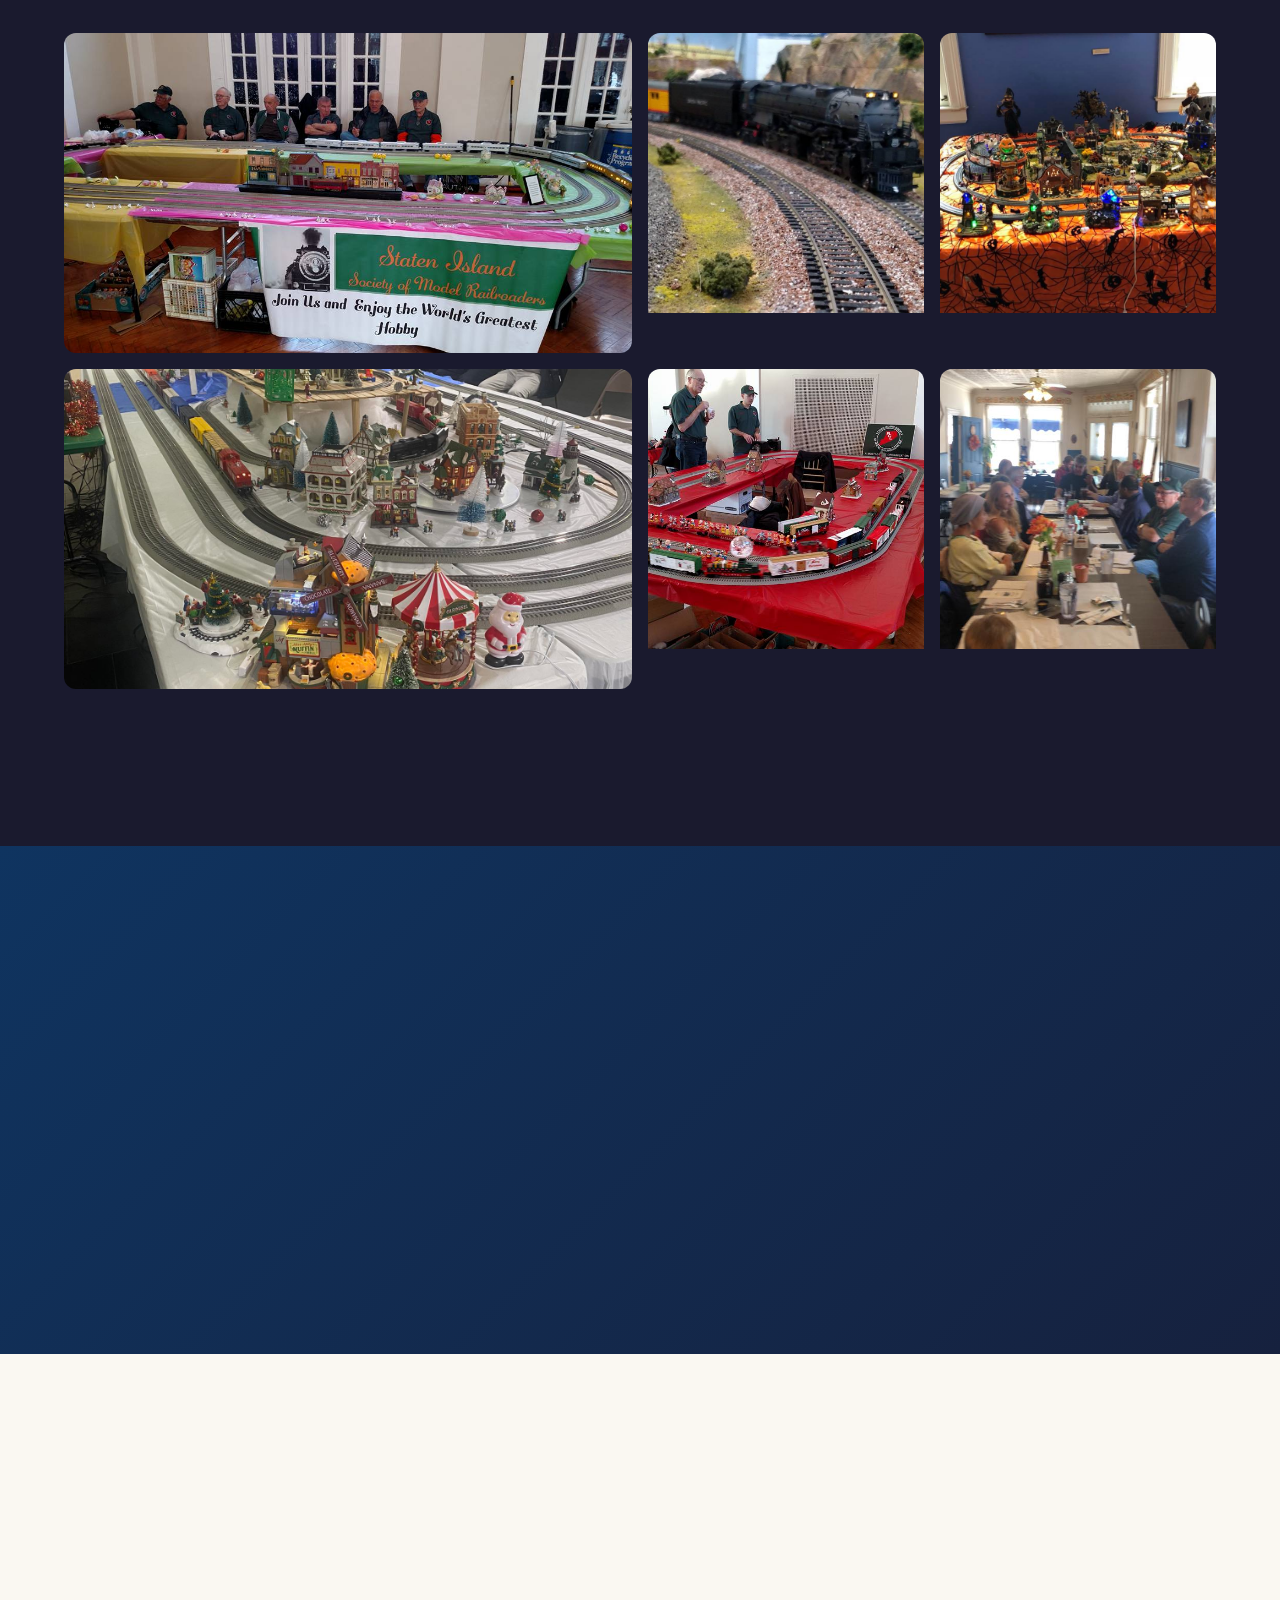
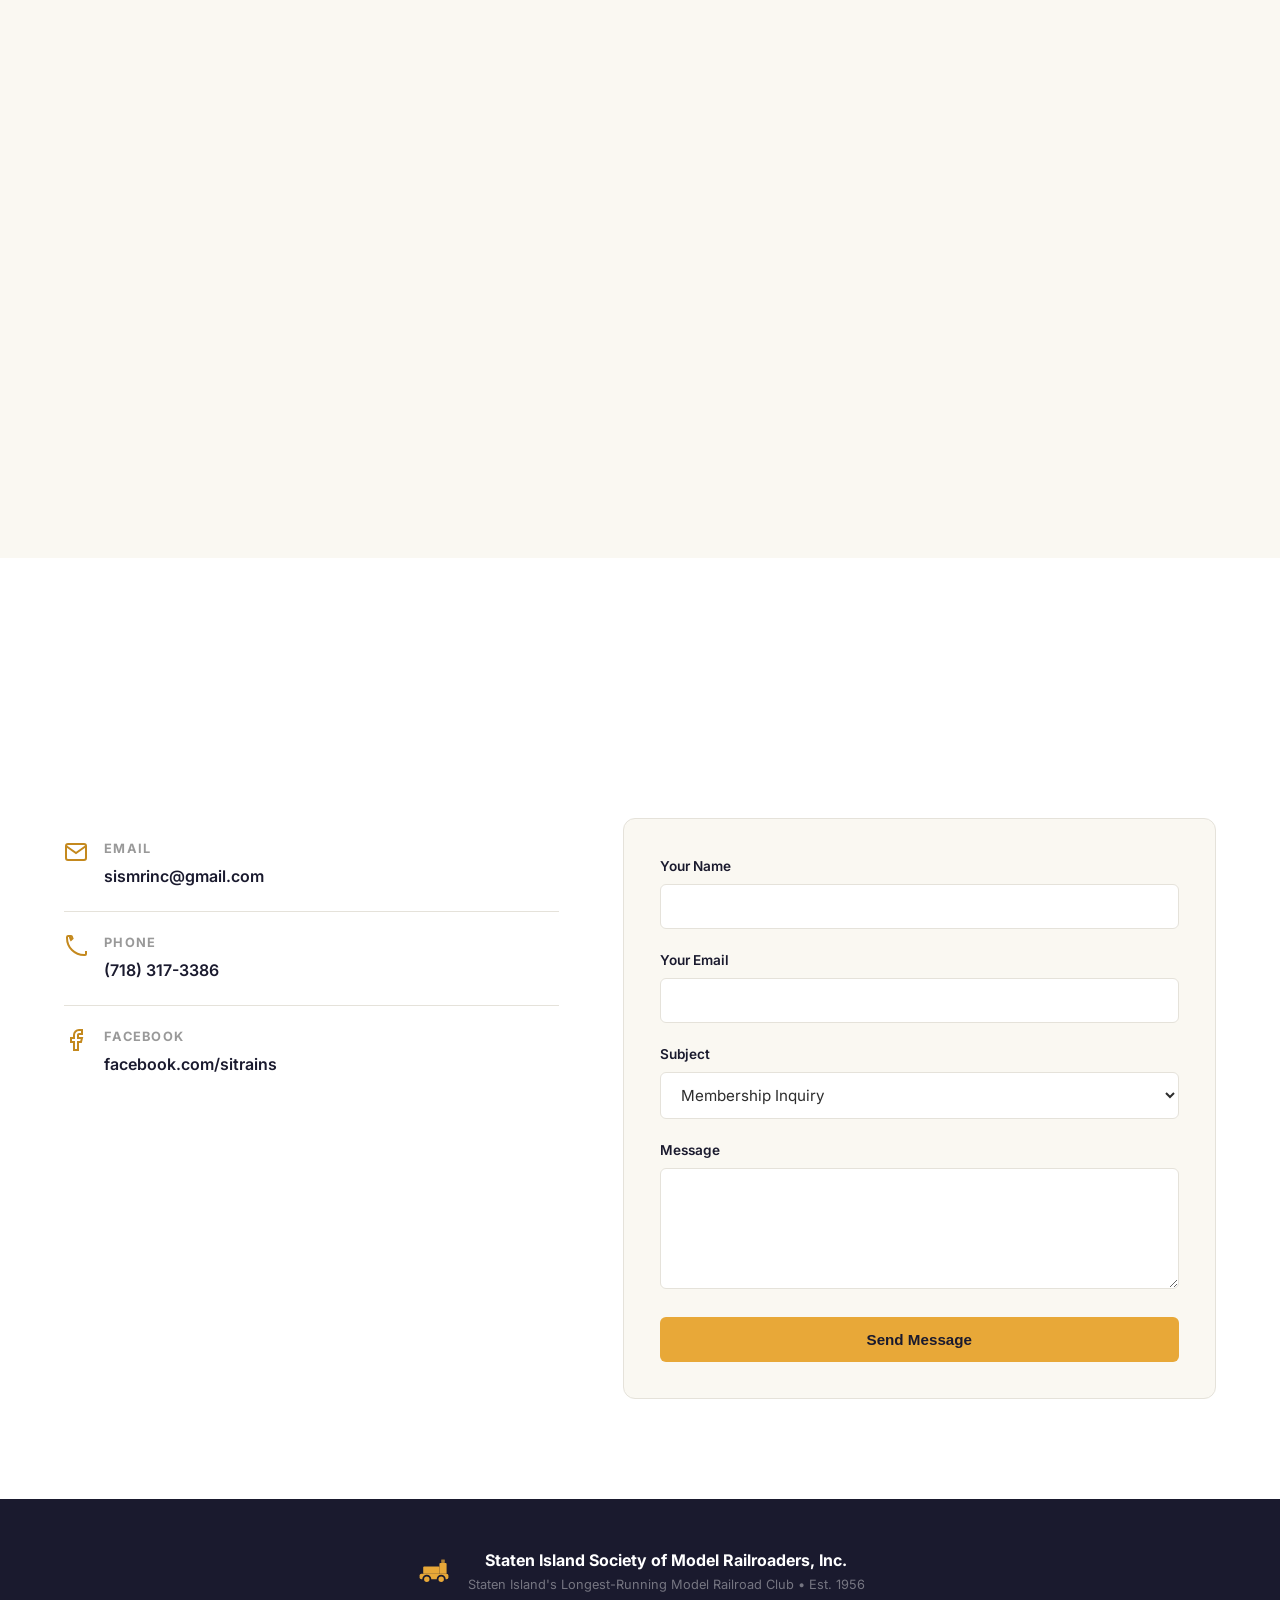
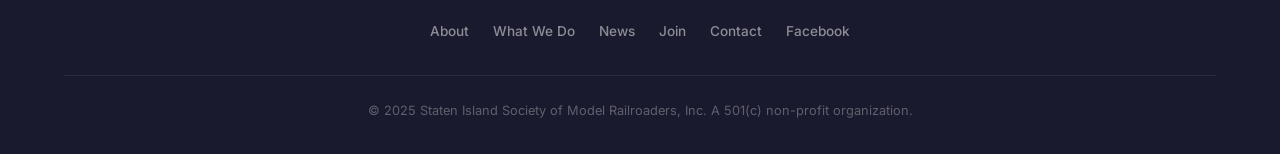
==== commit 81036358: "Add club photos and integrate throughout site - Hero: Split layout with SI #482 locomotive showcase " ====
--- a/index.html
+++ b/index.html
@@ -83,28 +83,33 @@
         <line x1="1400" y1="365" x2="1400" y2="395" stroke="rgba(255,255,255,0.04)" stroke-width="6"/>
       </svg>
     </div>
-    <div class="hero-content">
-      <p class="hero-badge">Est. 1956 &bull; Staten Island, NY</p>
-      <h1 class="hero-title">Staten Island Society of<br><span class="hero-highlight">Model Railroaders</span></h1>
-      <p class="hero-subtitle">Building Community, One Track at a Time</p>
-      <p class="hero-description">For nearly 70 years, we've brought together hobbyists of all ages to build, operate, and share the art of model railroading. Whether you're a seasoned modeler or just curious, there's a place for you on our layout.</p>
-      <div class="hero-cta">
-        <a href="#join" class="btn btn-primary">Get Involved</a>
-        <a href="#about" class="btn btn-secondary">Our Story</a>
-      </div>
-      <div class="hero-stats">
-        <div class="stat">
-          <span class="stat-number">1956</span>
-          <span class="stat-label">Founded</span>
-        </div>
-        <div class="stat">
-          <span class="stat-number">28+</span>
-          <span class="stat-label">Members</span>
-        </div>
-        <div class="stat">
-          <span class="stat-number">HO</span>
-          <span class="stat-label">Scale (1:87)</span>
-        </div>
+    <div class="hero-content hero-split">
+      <div class="hero-text">
+        <p class="hero-badge">Est. 1956 &bull; Staten Island, NY</p>
+        <h1 class="hero-title">Staten Island Society of<br><span class="hero-highlight">Model Railroaders</span></h1>
+        <p class="hero-subtitle">Building Community, One Track at a Time</p>
+        <p class="hero-description">For nearly 70 years, we've brought together hobbyists of all ages to build, operate, and share the art of model railroading. Whether you're a seasoned modeler or just curious, there's a place for you on our layout.</p>
+        <div class="hero-cta">
+          <a href="#join" class="btn btn-primary">Get Involved</a>
+          <a href="#about" class="btn btn-secondary">Our Story</a>
+        </div>
+        <div class="hero-stats">
+          <div class="stat">
+            <span class="stat-number">1956</span>
+            <span class="stat-label">Founded</span>
+          </div>
+          <div class="stat">
+            <span class="stat-number">28+</span>
+            <span class="stat-label">Members</span>
+          </div>
+          <div class="stat">
+            <span class="stat-number">HO</span>
+            <span class="stat-label">Scale (1:87)</span>
+          </div>
+        </div>
+      </div>
+      <div class="hero-image fade-in">
+        <img src="images/417851954_873120321179165_7312965204907357452_n.jpg" alt="Staten Island #482 HO-scale locomotive model on detailed track with scenery">
       </div>
     </div>
   </section>
@@ -305,34 +310,28 @@
       </div>
       <div class="gallery-grid fade-in">
         <div class="gallery-item gallery-item-wide">
-          <div class="gallery-placeholder">
-            <svg viewBox="0 0 80 80" fill="none"><rect x="10" y="30" width="60" height="16" rx="4" stroke="currentColor" stroke-width="2"/><circle cx="26" cy="46" r="7" stroke="currentColor" stroke-width="2"/><circle cx="54" cy="46" r="7" stroke="currentColor" stroke-width="2"/><rect x="16" y="18" width="30" height="12" rx="2" stroke="currentColor" stroke-width="2"/><rect x="46" y="12" width="16" height="18" rx="2" stroke="currentColor" stroke-width="2"/><path d="M10 58H70" stroke="currentColor" stroke-width="1.5" opacity="0.5"/><line x1="15" y1="56" x2="15" y2="60" stroke="currentColor" stroke-width="2" opacity="0.3"/><line x1="25" y1="56" x2="25" y2="60" stroke="currentColor" stroke-width="2" opacity="0.3"/><line x1="35" y1="56" x2="35" y2="60" stroke="currentColor" stroke-width="2" opacity="0.3"/><line x1="45" y1="56" x2="45" y2="60" stroke="currentColor" stroke-width="2" opacity="0.3"/><line x1="55" y1="56" x2="55" y2="60" stroke="currentColor" stroke-width="2" opacity="0.3"/><line x1="65" y1="56" x2="65" y2="60" stroke="currentColor" stroke-width="2" opacity="0.3"/></svg>
-            <span>HO-Scale Layout in Action</span>
-          </div>
+          <img src="images/512015353_24231363276500372_8984119620590437035_n.jpg" alt="SISMR members at a spring community show with the club banner: Join Us and Enjoy the World's Greatest Hobby" loading="lazy">
+          <div class="gallery-caption">Community Show &mdash; "Join Us and Enjoy the World's Greatest Hobby"</div>
         </div>
         <div class="gallery-item">
-          <div class="gallery-placeholder">
-            <svg viewBox="0 0 80 80" fill="none"><rect x="20" y="20" width="40" height="35" rx="2" stroke="currentColor" stroke-width="2"/><path d="M20 30H60" stroke="currentColor" stroke-width="1.5"/><rect x="26" y="36" width="10" height="12" stroke="currentColor" stroke-width="1.5"/><rect x="44" y="36" width="10" height="12" stroke="currentColor" stroke-width="1.5"/><path d="M30 55L40 20L50 55" stroke="currentColor" stroke-width="1.5" opacity="0.3"/></svg>
-            <span>Detailed Scenery</span>
-          </div>
+          <img src="images/480867375_1130041818820346_5833666097559802619_n.jpg" alt="Detailed HO-scale steam locomotive rounding a curve on realistic track with scenery" loading="lazy">
+          <div class="gallery-caption">Steam Locomotive on Detailed Layout</div>
         </div>
         <div class="gallery-item">
-          <div class="gallery-placeholder">
-            <svg viewBox="0 0 80 80" fill="none"><circle cx="40" cy="40" r="25" stroke="currentColor" stroke-width="2"/><path d="M24 52C24 52 30 40 40 40C50 40 56 52 56 52" stroke="currentColor" stroke-width="2"/><circle cx="40" cy="30" r="8" stroke="currentColor" stroke-width="2"/></svg>
-            <span>Club Members at Work</span>
-          </div>
+          <img src="images/44528255_2089177301145620_8143471053658652672_n.jpg" alt="Halloween-themed model train layout with spooky village decorations and glowing lights" loading="lazy">
+          <div class="gallery-caption">Halloween Themed Display</div>
+        </div>
+        <div class="gallery-item gallery-item-wide">
+          <img src="images/481123242_1138242728000255_7763278115900222893_n.jpg" alt="Holiday Train Show with elaborate Christmas village layout, multiple running trains, and club members" loading="lazy">
+          <div class="gallery-caption">Annual Holiday Train Show</div>
         </div>
         <div class="gallery-item">
-          <div class="gallery-placeholder">
-            <svg viewBox="0 0 80 80" fill="none"><path d="M10 55L25 25L40 45L55 20L70 55" stroke="currentColor" stroke-width="2" stroke-linejoin="round"/><circle cx="55" cy="20" r="8" stroke="currentColor" stroke-width="2"/><path d="M10 60H70" stroke="currentColor" stroke-width="1.5" opacity="0.5"/></svg>
-            <span>Show Setup</span>
-          </div>
-        </div>
-        <div class="gallery-item gallery-item-wide">
-          <div class="gallery-placeholder">
-            <svg viewBox="0 0 80 80" fill="none"><path d="M10 50C20 30 30 40 40 35C50 30 60 45 70 40" stroke="currentColor" stroke-width="2"/><path d="M10 55H70" stroke="currentColor" stroke-width="1.5" opacity="0.5"/><rect x="25" y="38" width="8" height="12" rx="1" stroke="currentColor" stroke-width="1.5"/><rect x="47" y="33" width="8" height="17" rx="1" stroke="currentColor" stroke-width="1.5"/><line x1="15" y1="53" x2="15" y2="57" stroke="currentColor" stroke-width="2" opacity="0.3"/><line x1="25" y1="53" x2="25" y2="57" stroke="currentColor" stroke-width="2" opacity="0.3"/><line x1="35" y1="53" x2="35" y2="57" stroke="currentColor" stroke-width="2" opacity="0.3"/><line x1="45" y1="53" x2="45" y2="57" stroke="currentColor" stroke-width="2" opacity="0.3"/><line x1="55" y1="53" x2="55" y2="57" stroke="currentColor" stroke-width="2" opacity="0.3"/><line x1="65" y1="53" x2="65" y2="57" stroke="currentColor" stroke-width="2" opacity="0.3"/></svg>
-            <span>Holiday Train Show</span>
-          </div>
+          <img src="images/511587884_24225445387092161_7758496169151118054_n.jpg" alt="SISMR members operating a holiday train layout with the club sign visible" loading="lazy">
+          <div class="gallery-caption">Holiday Show Setup</div>
+        </div>
+        <div class="gallery-item">
+          <img src="images/72633954_2692234190839925_3237846694787809280_n.jpg" alt="Club members gathering for a social dinner at a local Staten Island restaurant" loading="lazy">
+          <div class="gallery-caption">Club Social Gathering</div>
         </div>
       </div>
       <p class="gallery-note fade-in">Follow us on <a href="https://www.facebook.com/sitrains" target="_blank" rel="noopener">Facebook</a> for the latest photos from our shows and meetings.</p>
@@ -487,6 +486,12 @@
     </div>
   </footer>
 
+  <!-- Lightbox -->
+  <div class="lightbox" id="lightbox">
+    <button class="lightbox-close" aria-label="Close">&times;</button>
+    <img src="" alt="" id="lightboxImg">
+  </div>
+
   <script src="js/main.js"></script>
 </body>
 </html>
--- a/css/styles.css
+++ b/css/styles.css
@@ -197,6 +197,24 @@
   z-index: 1;
 }
 
+.hero-split {
+  display: grid;
+  grid-template-columns: 1fr 1fr;
+  gap: 48px;
+  align-items: center;
+}
+
+.hero-image {
+  position: relative;
+}
+
+.hero-image img {
+  width: 100%;
+  border-radius: var(--radius-lg);
+  box-shadow: 0 20px 60px rgba(0, 0, 0, 0.4);
+  border: 3px solid rgba(232, 168, 56, 0.3);
+}
+
 .hero-badge {
   display: inline-block;
   background: rgba(232, 168, 56, 0.15);
@@ -725,41 +743,96 @@
 .gallery-item {
   border-radius: var(--radius-md);
   overflow: hidden;
+  position: relative;
+  cursor: pointer;
+}
+
+.gallery-item img {
+  width: 100%;
+  height: 280px;
+  object-fit: cover;
+  display: block;
+  transition: transform 0.5s ease;
+}
+
+.gallery-item-wide img {
+  height: 320px;
+}
+
+.gallery-item:hover img {
+  transform: scale(1.05);
 }
 
 .gallery-item-wide {
   grid-column: span 2;
 }
 
-.gallery-placeholder {
-  background: rgba(255, 255, 255, 0.05);
-  border: 2px dashed rgba(255, 255, 255, 0.12);
-  border-radius: var(--radius-md);
+.gallery-caption {
+  position: absolute;
+  bottom: 0;
+  left: 0;
+  right: 0;
+  padding: 32px 16px 12px;
+  background: linear-gradient(transparent, rgba(0, 0, 0, 0.7));
+  color: var(--color-white);
+  font-size: 0.8rem;
+  font-weight: 600;
+  opacity: 0;
+  transition: opacity var(--transition);
+}
+
+.gallery-item:hover .gallery-caption {
+  opacity: 1;
+}
+
+/* Lightbox */
+.lightbox {
+  position: fixed;
+  inset: 0;
+  z-index: 2000;
+  background: rgba(0, 0, 0, 0.92);
   display: flex;
-  flex-direction: column;
   align-items: center;
   justify-content: center;
-  padding: 48px 24px;
-  min-height: 220px;
-  transition: var(--transition);
-}
-
-.gallery-placeholder:hover {
-  background: rgba(255, 255, 255, 0.08);
-  border-color: var(--color-amber);
-}
-
-.gallery-placeholder svg {
-  width: 64px;
-  height: 64px;
-  color: rgba(255, 255, 255, 0.2);
-  margin-bottom: 12px;
-}
-
-.gallery-placeholder span {
-  color: rgba(255, 255, 255, 0.35);
-  font-size: 0.85rem;
-  font-weight: 500;
+  opacity: 0;
+  pointer-events: none;
+  transition: opacity 0.3s ease;
+  cursor: pointer;
+}
+
+.lightbox.active {
+  opacity: 1;
+  pointer-events: all;
+}
+
+.lightbox img {
+  max-width: 90vw;
+  max-height: 90vh;
+  object-fit: contain;
+  border-radius: var(--radius-sm);
+  box-shadow: 0 20px 60px rgba(0, 0, 0, 0.5);
+}
+
+.lightbox-close {
+  position: absolute;
+  top: 24px;
+  right: 24px;
+  width: 48px;
+  height: 48px;
+  background: rgba(255, 255, 255, 0.1);
+  border: none;
+  border-radius: 50%;
+  color: white;
+  font-size: 1.5rem;
+  cursor: pointer;
+  display: flex;
+  align-items: center;
+  justify-content: center;
+  transition: background 0.2s;
+}
+
+.lightbox-close:hover {
+  background: rgba(255, 255, 255, 0.25);
 }
 
 .gallery-note {
@@ -1071,6 +1144,15 @@
    RESPONSIVE
    ============================================= */
 @media (max-width: 1024px) {
+  .hero-split {
+    grid-template-columns: 1fr;
+    gap: 40px;
+  }
+
+  .hero-image {
+    max-width: 500px;
+  }
+
   .about-grid {
     grid-template-columns: 1fr;
     gap: 48px;
@@ -1097,7 +1179,7 @@
   }
 
   .gallery-item-wide {
-    grid-column: span 1;
+    grid-column: span 2;
   }
 }
 
@@ -1184,6 +1266,10 @@
     grid-template-columns: 1fr;
   }
 
+  .gallery-item-wide {
+    grid-column: span 1;
+  }
+
   .notable-quote p {
     font-size: 1.1rem;
   }
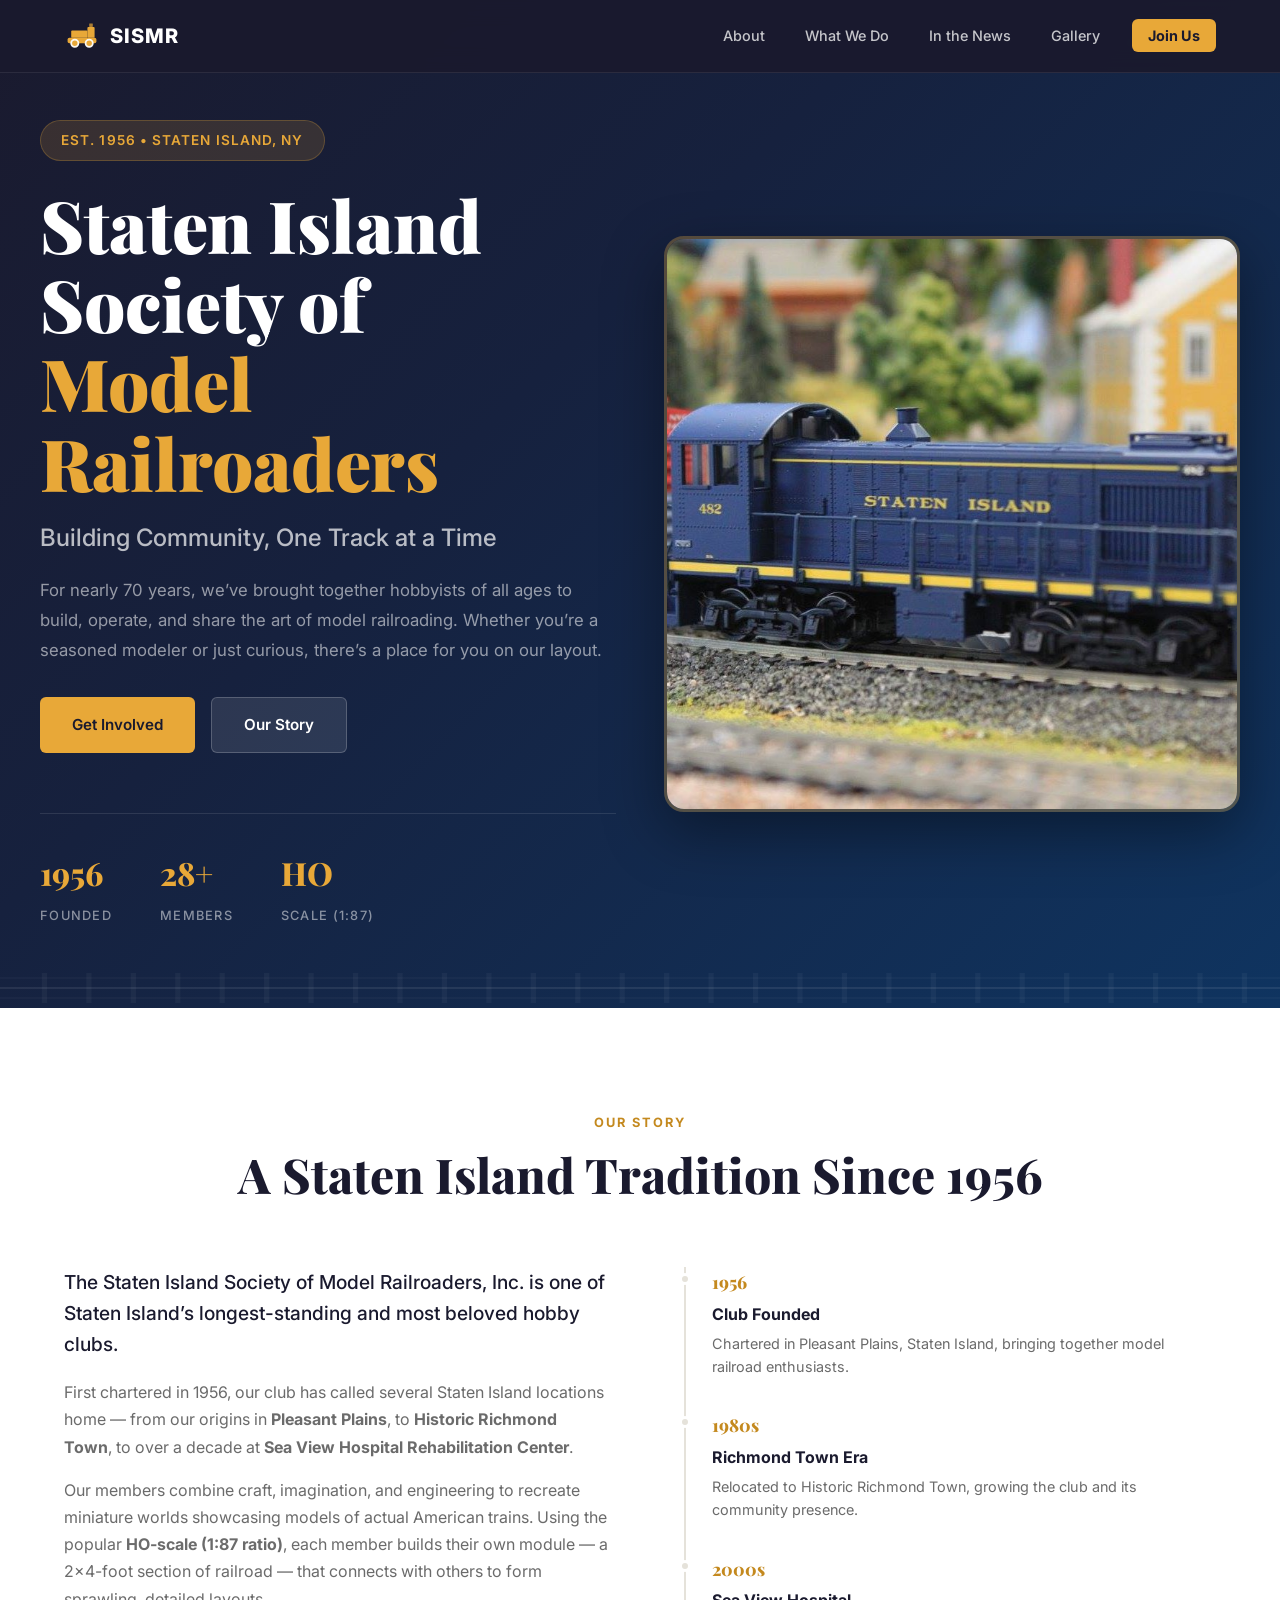
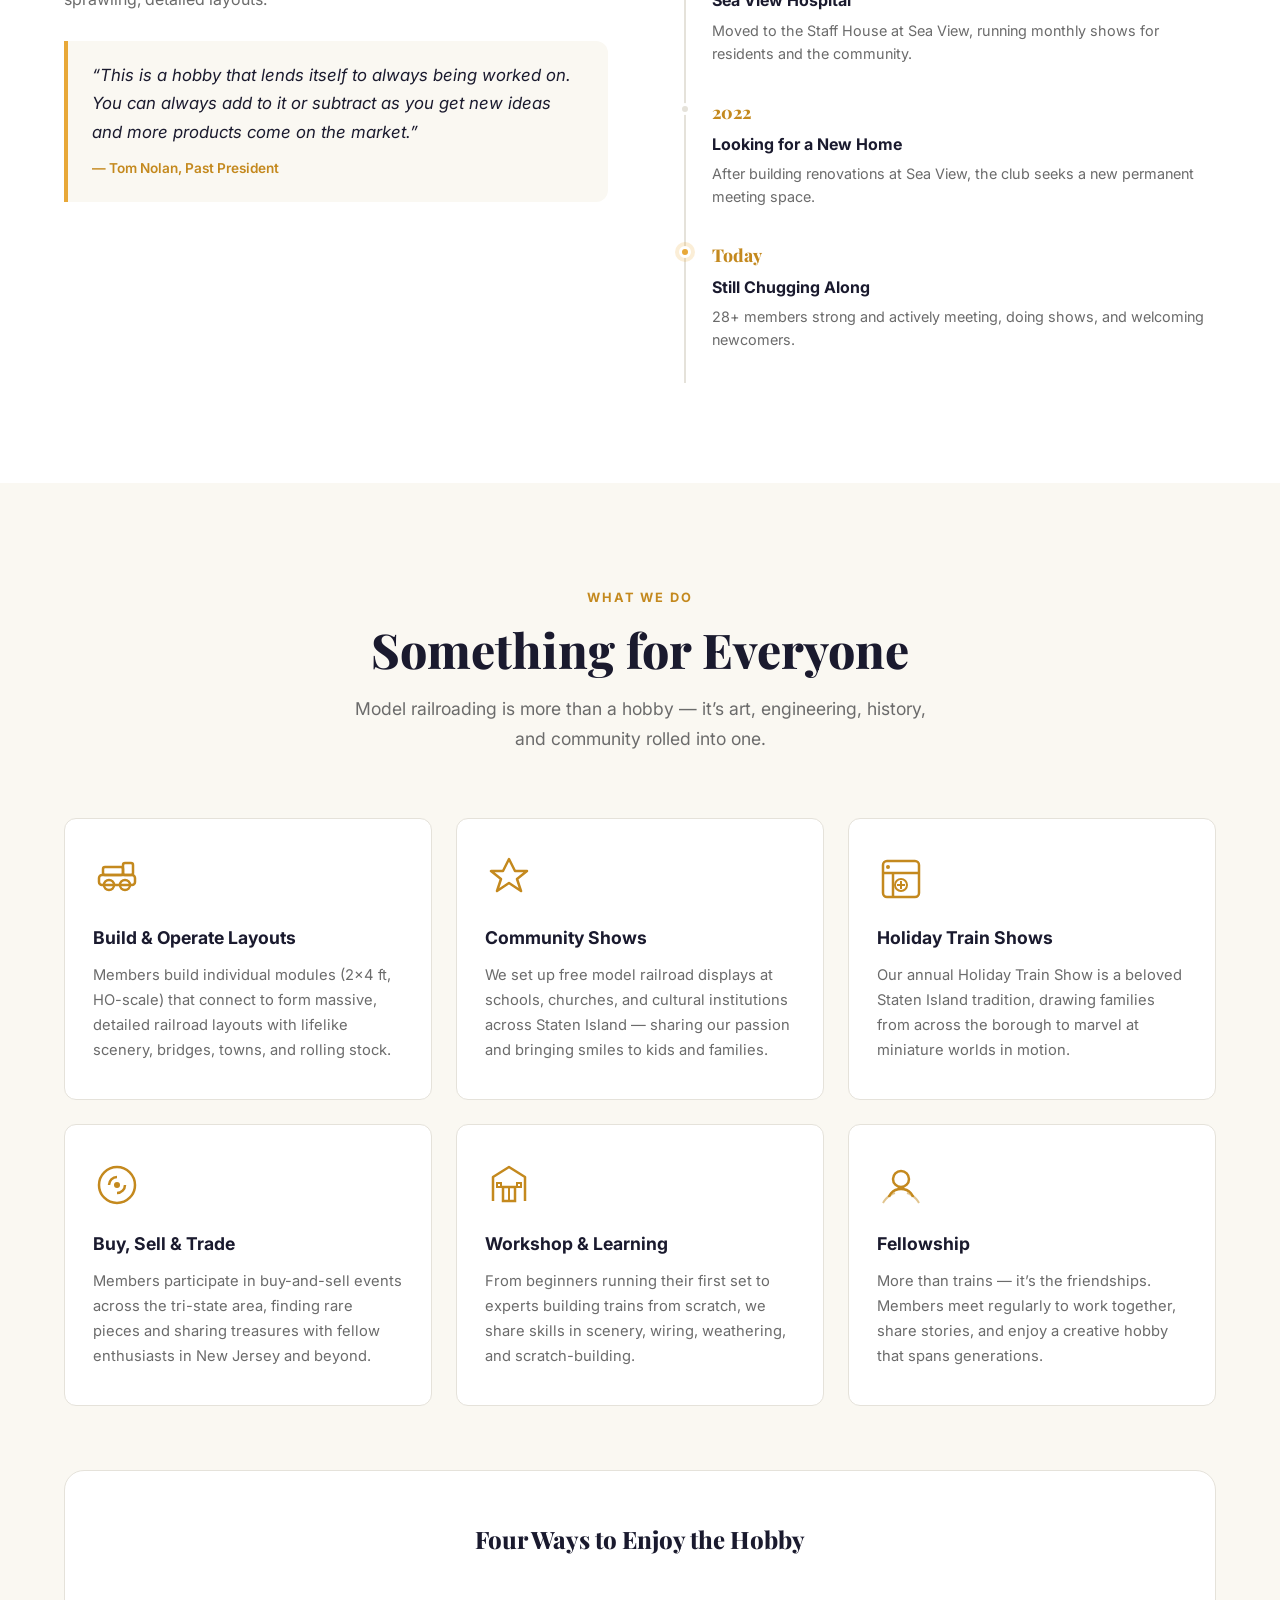
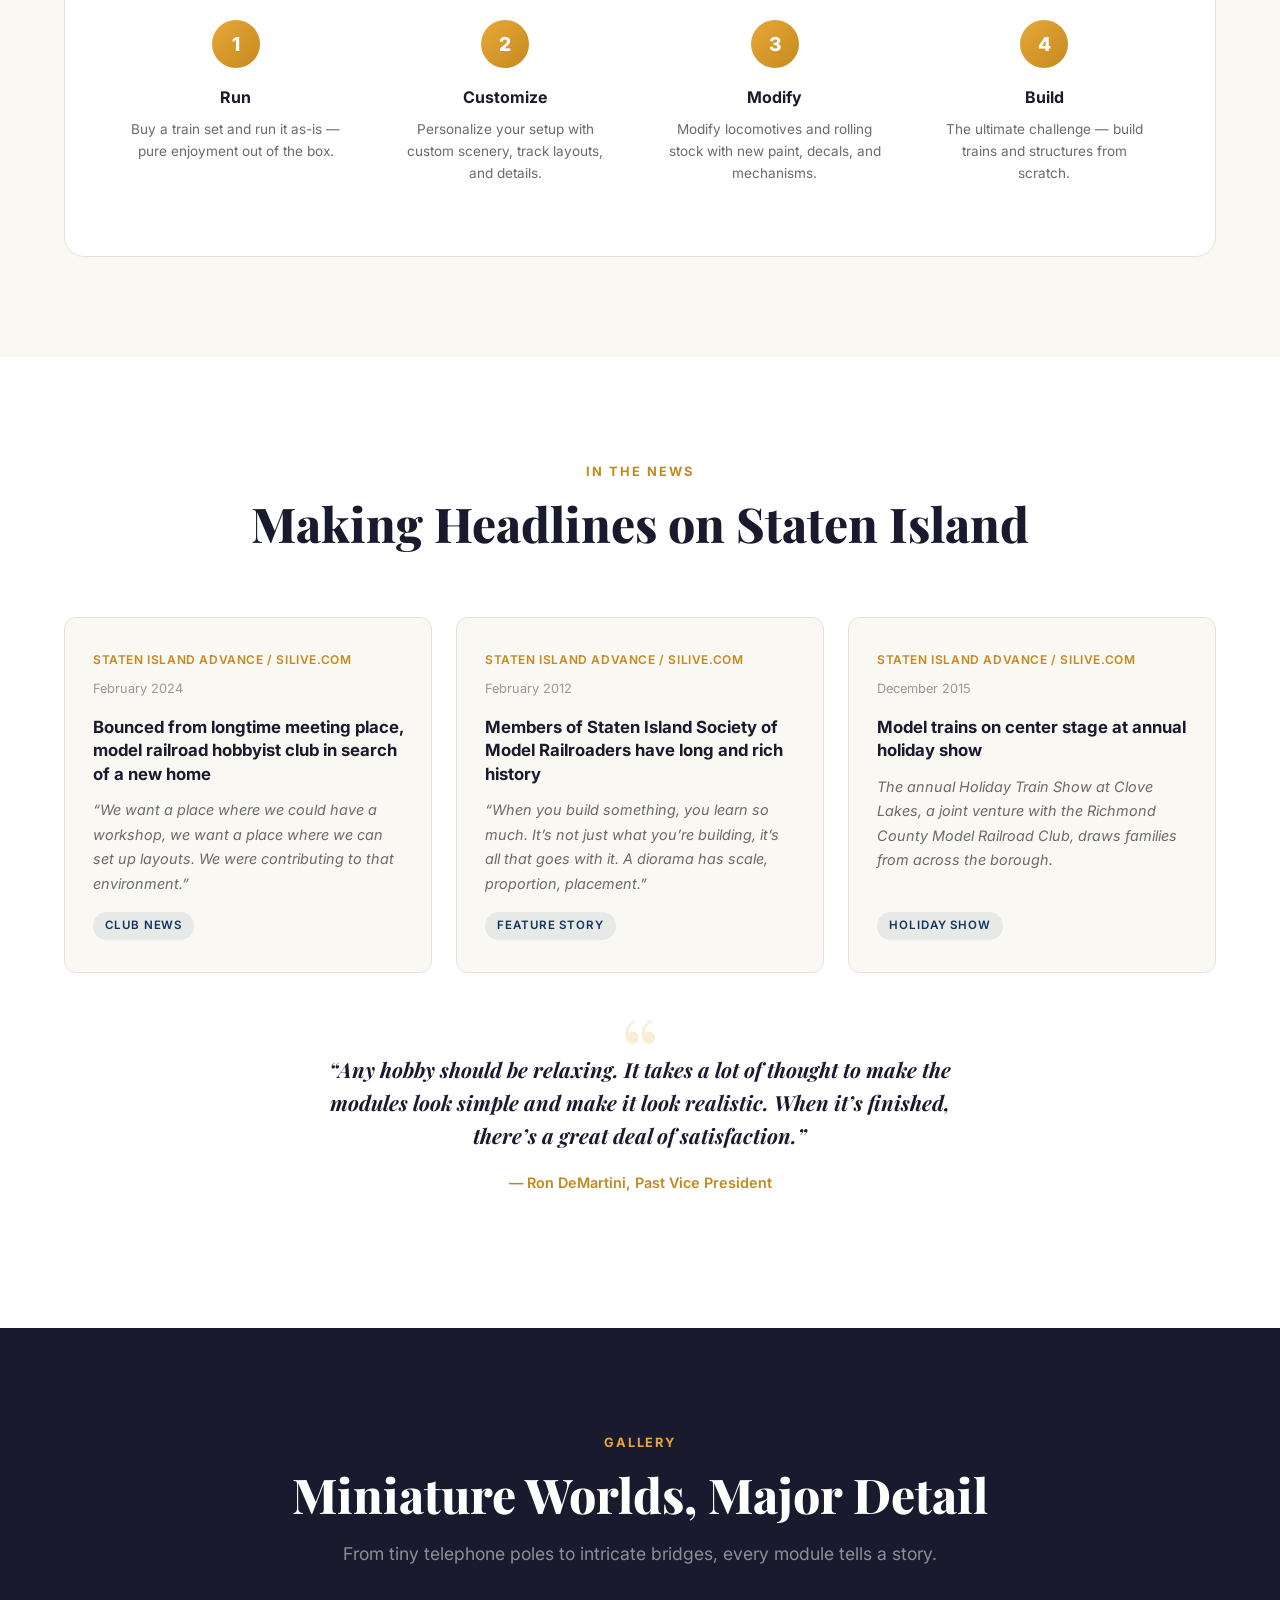
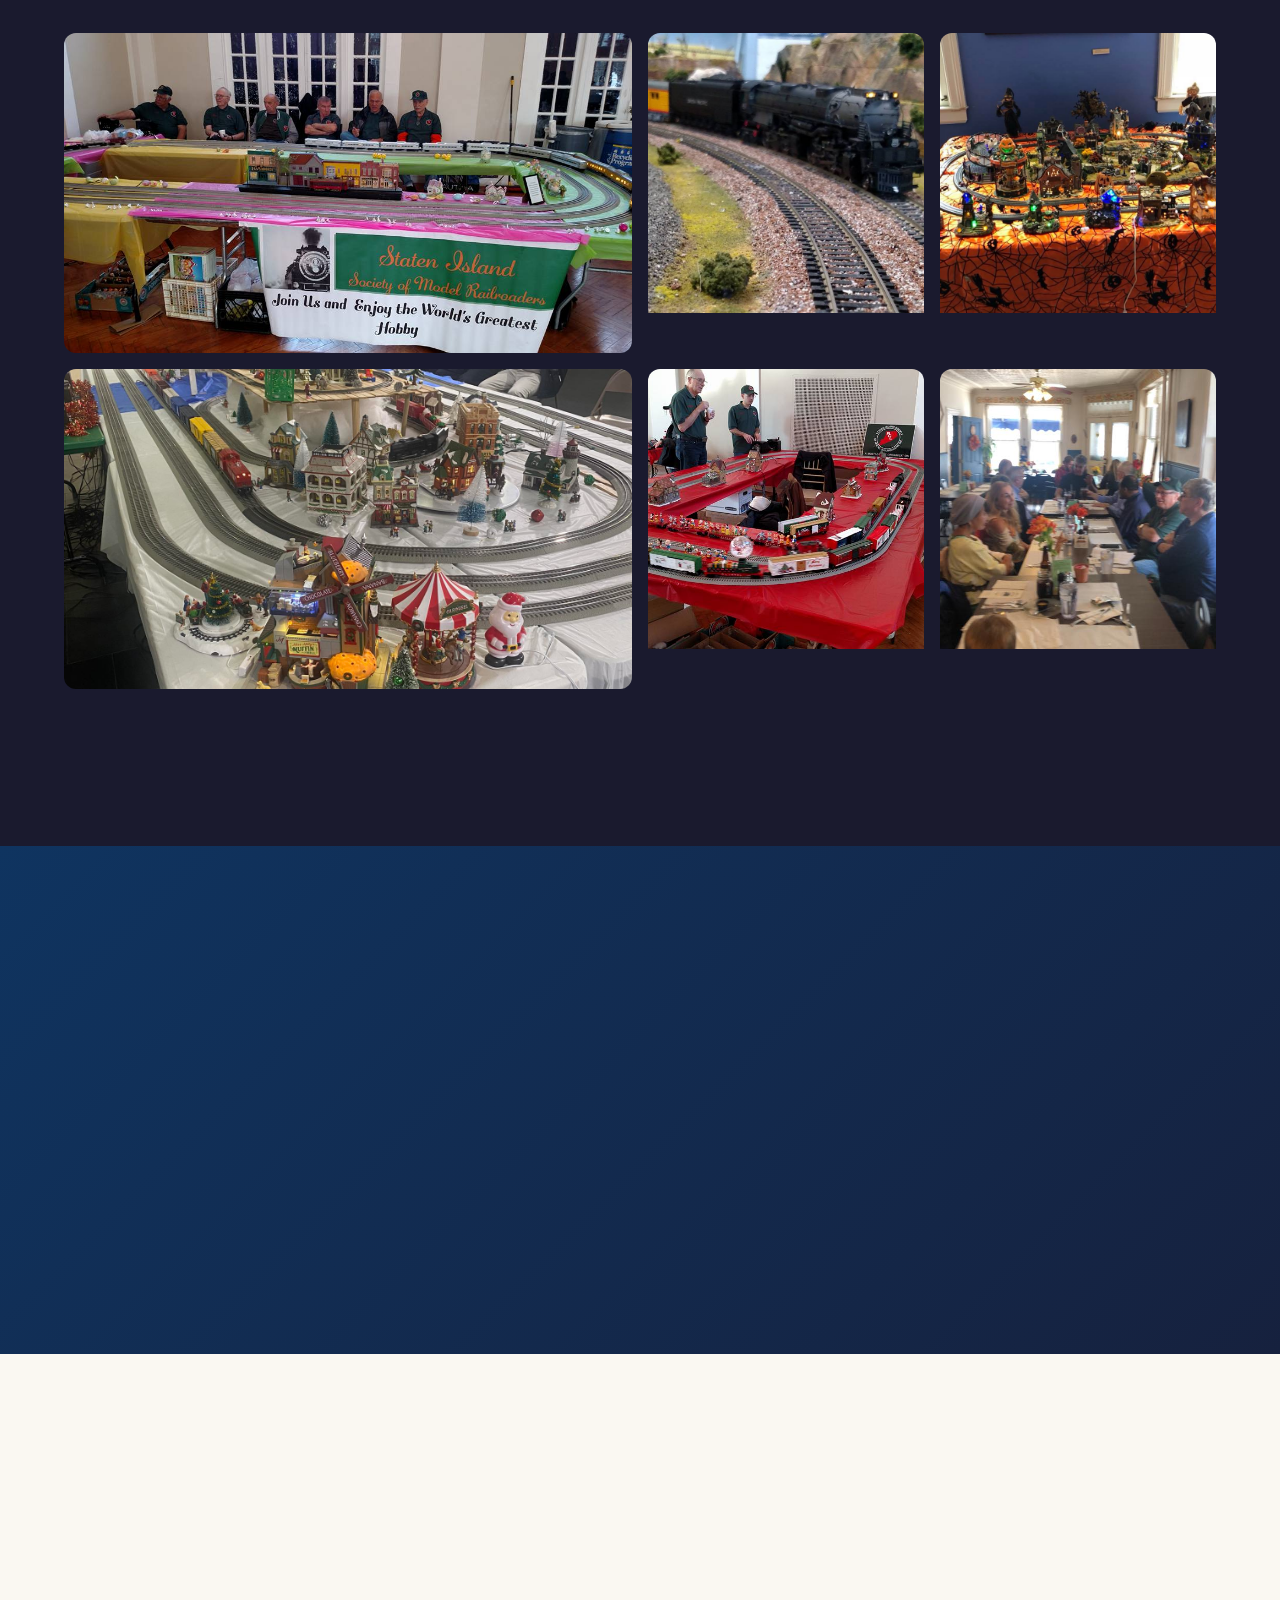
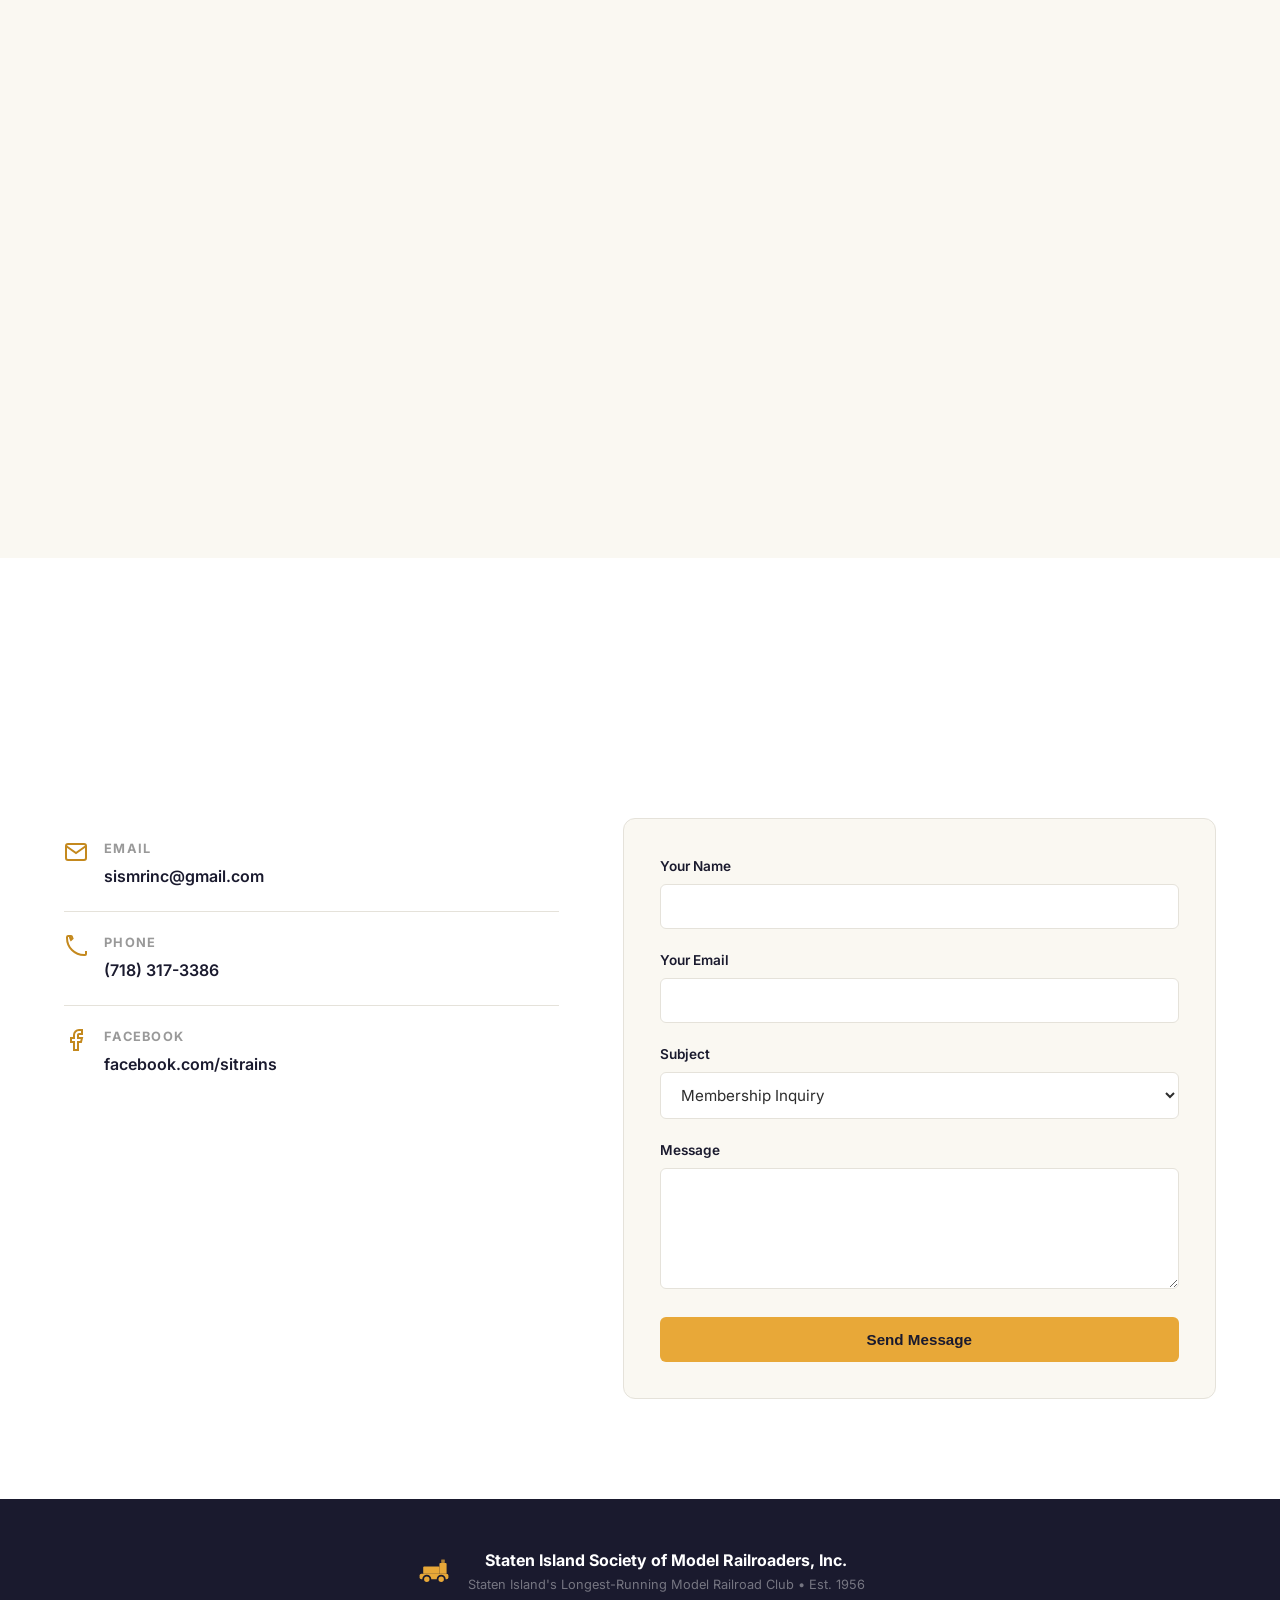
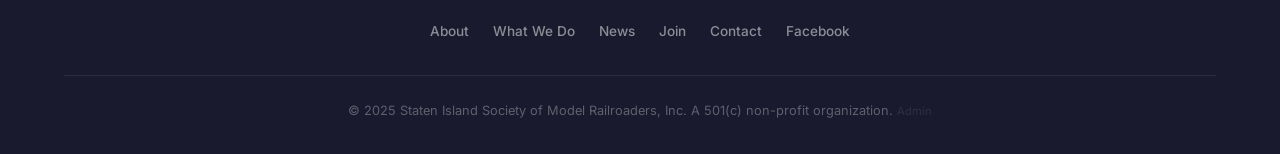
==== commit 9a064928: "Add admin panel for content and image management - content.json: All editable text/images stored as " ====
--- a/index.html
+++ b/index.html
@@ -480,7 +480,7 @@
           <a href="https://www.facebook.com/sitrains" target="_blank" rel="noopener">Facebook</a>
         </div>
         <div class="footer-bottom">
-          <p>&copy; 2025 Staten Island Society of Model Railroaders, Inc. A 501(c) non-profit organization.</p>
+          <p>&copy; 2025 Staten Island Society of Model Railroaders, Inc. A 501(c) non-profit organization. <a href="admin.html" style="color:inherit;opacity:0.3;font-size:0.7rem">Admin</a></p>
         </div>
       </div>
     </div>
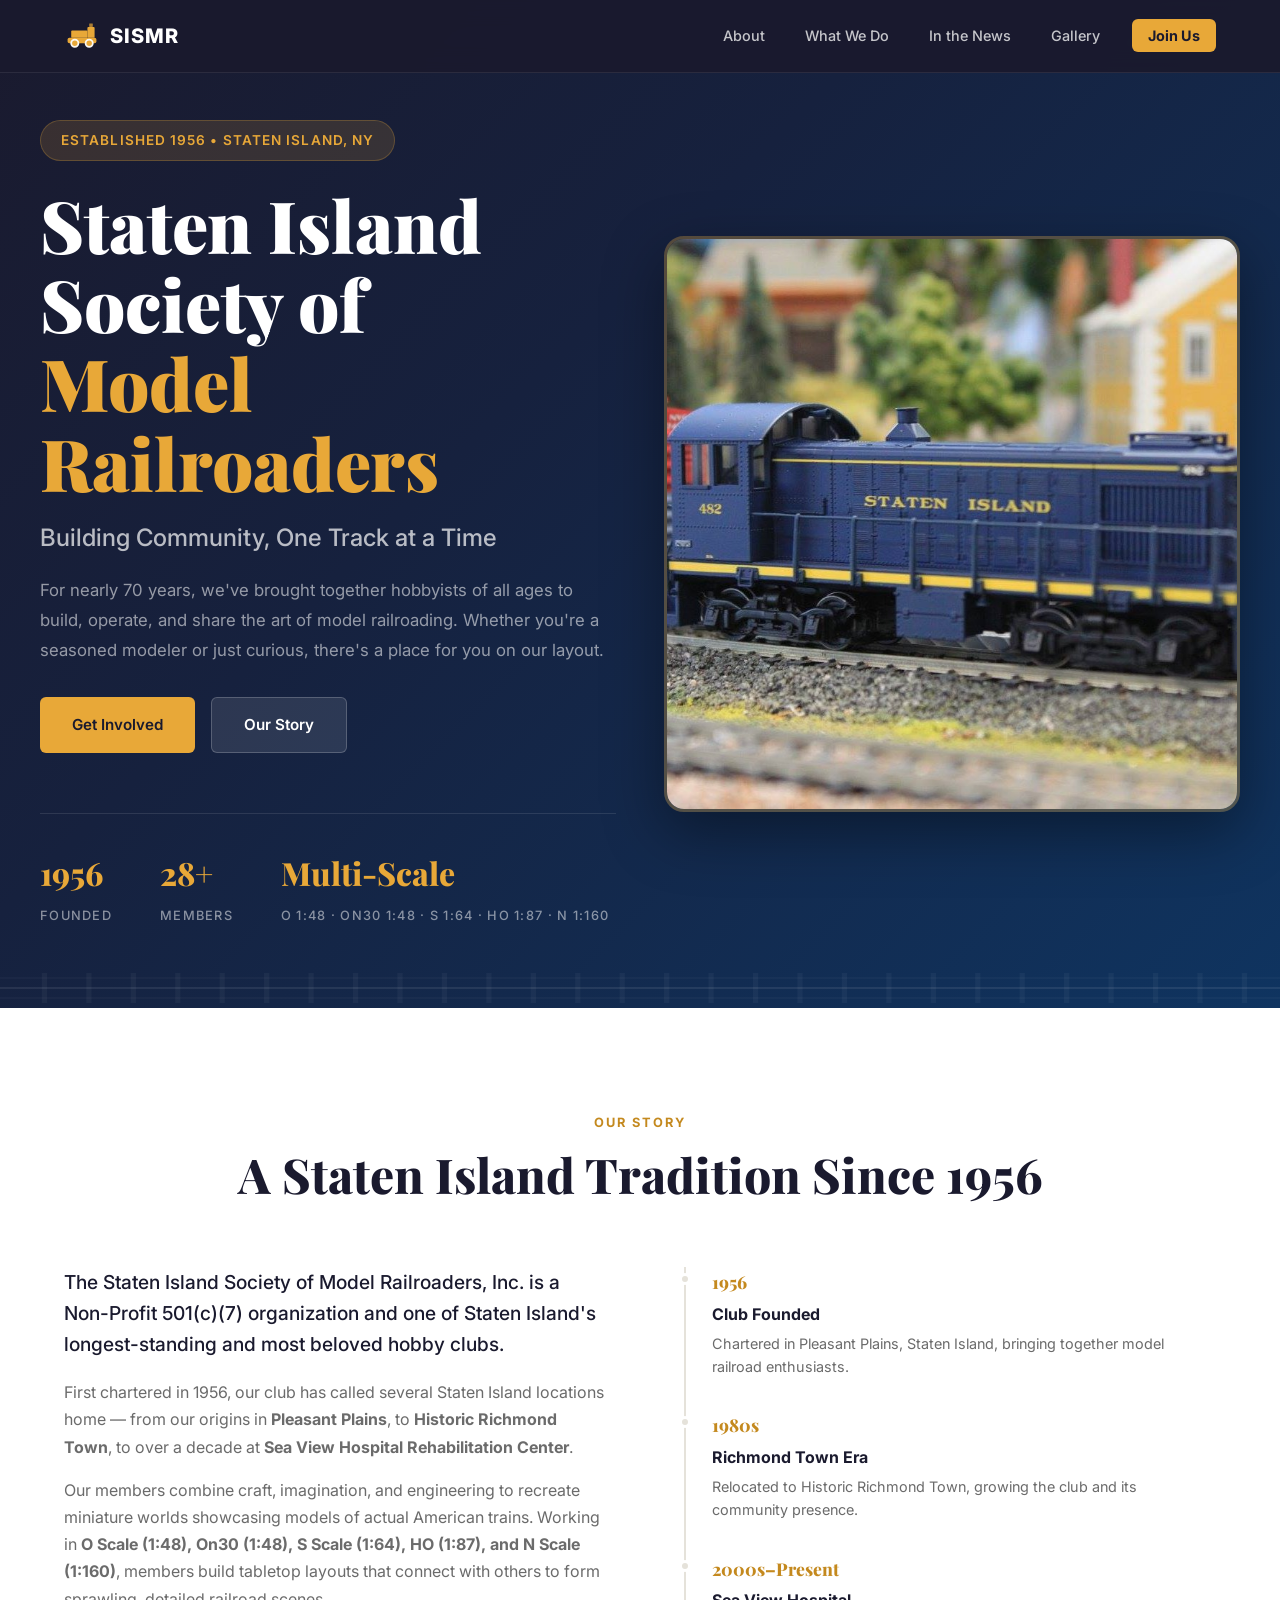
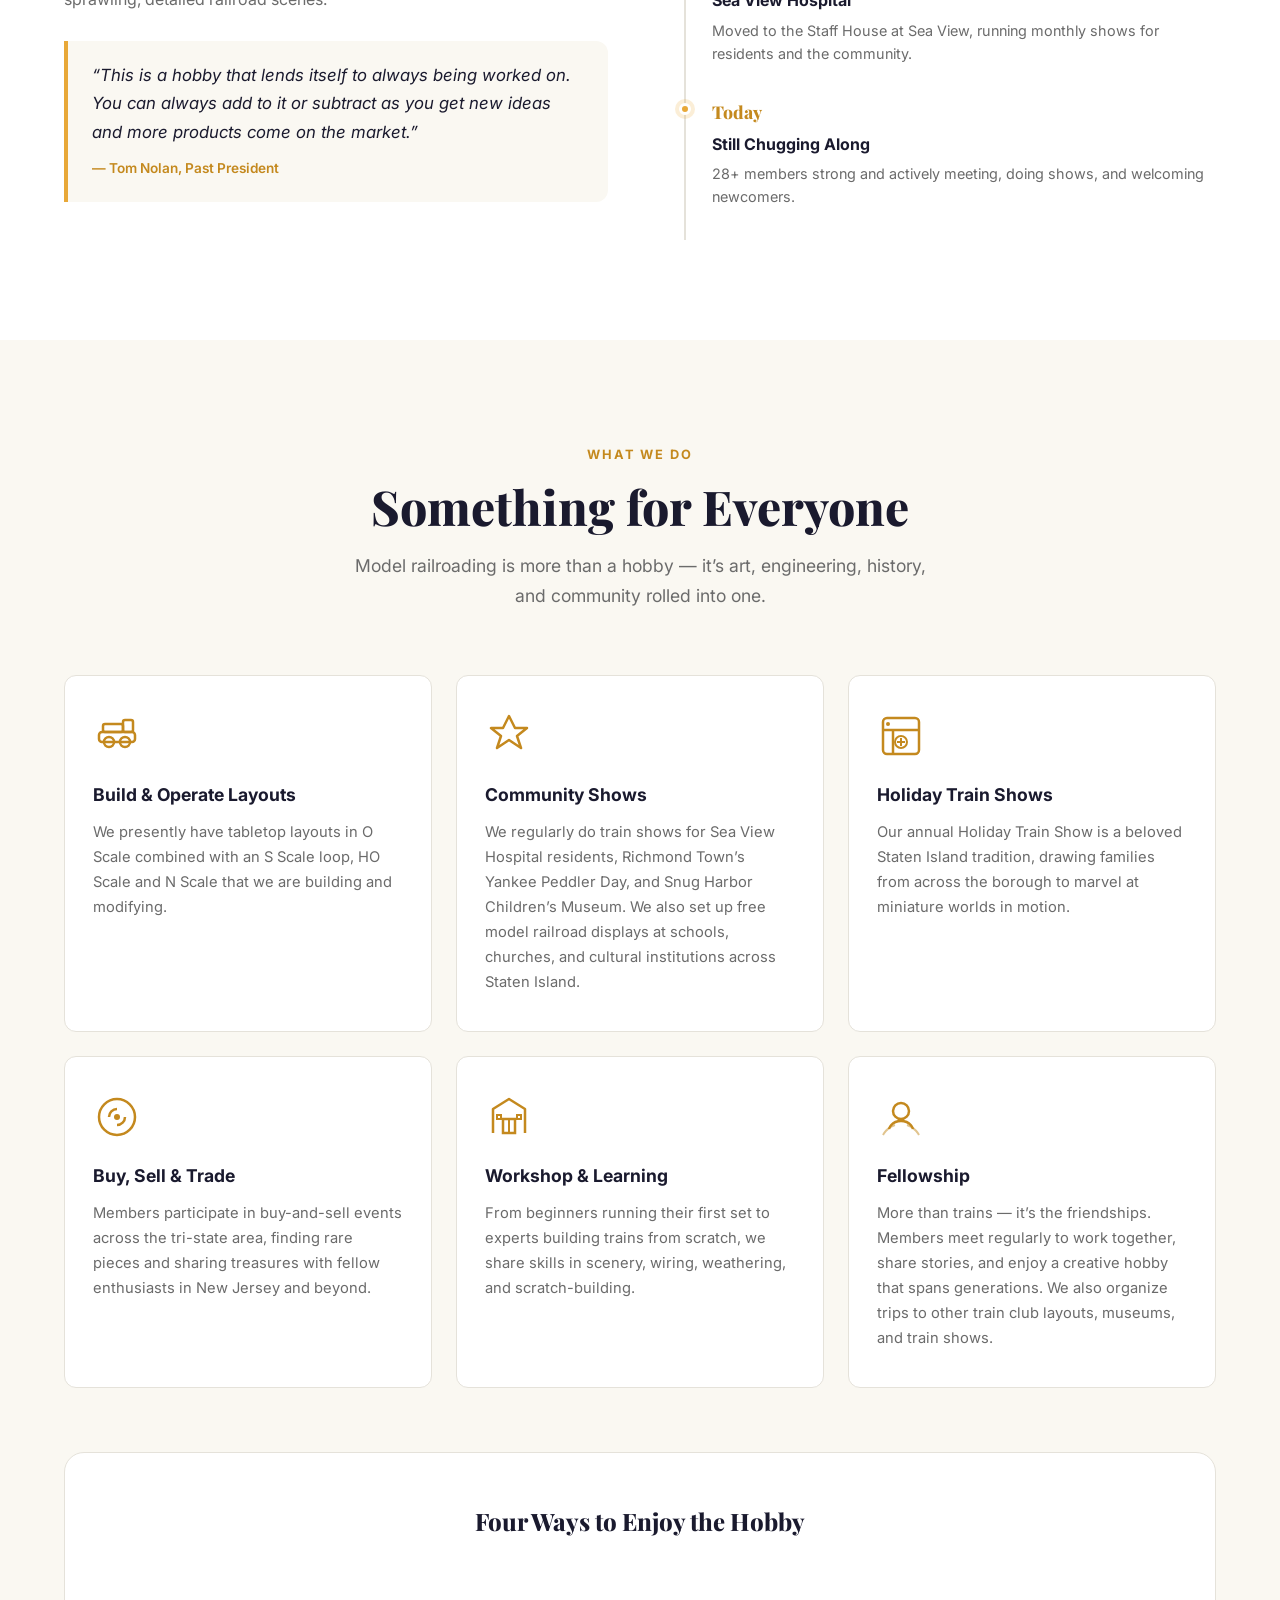
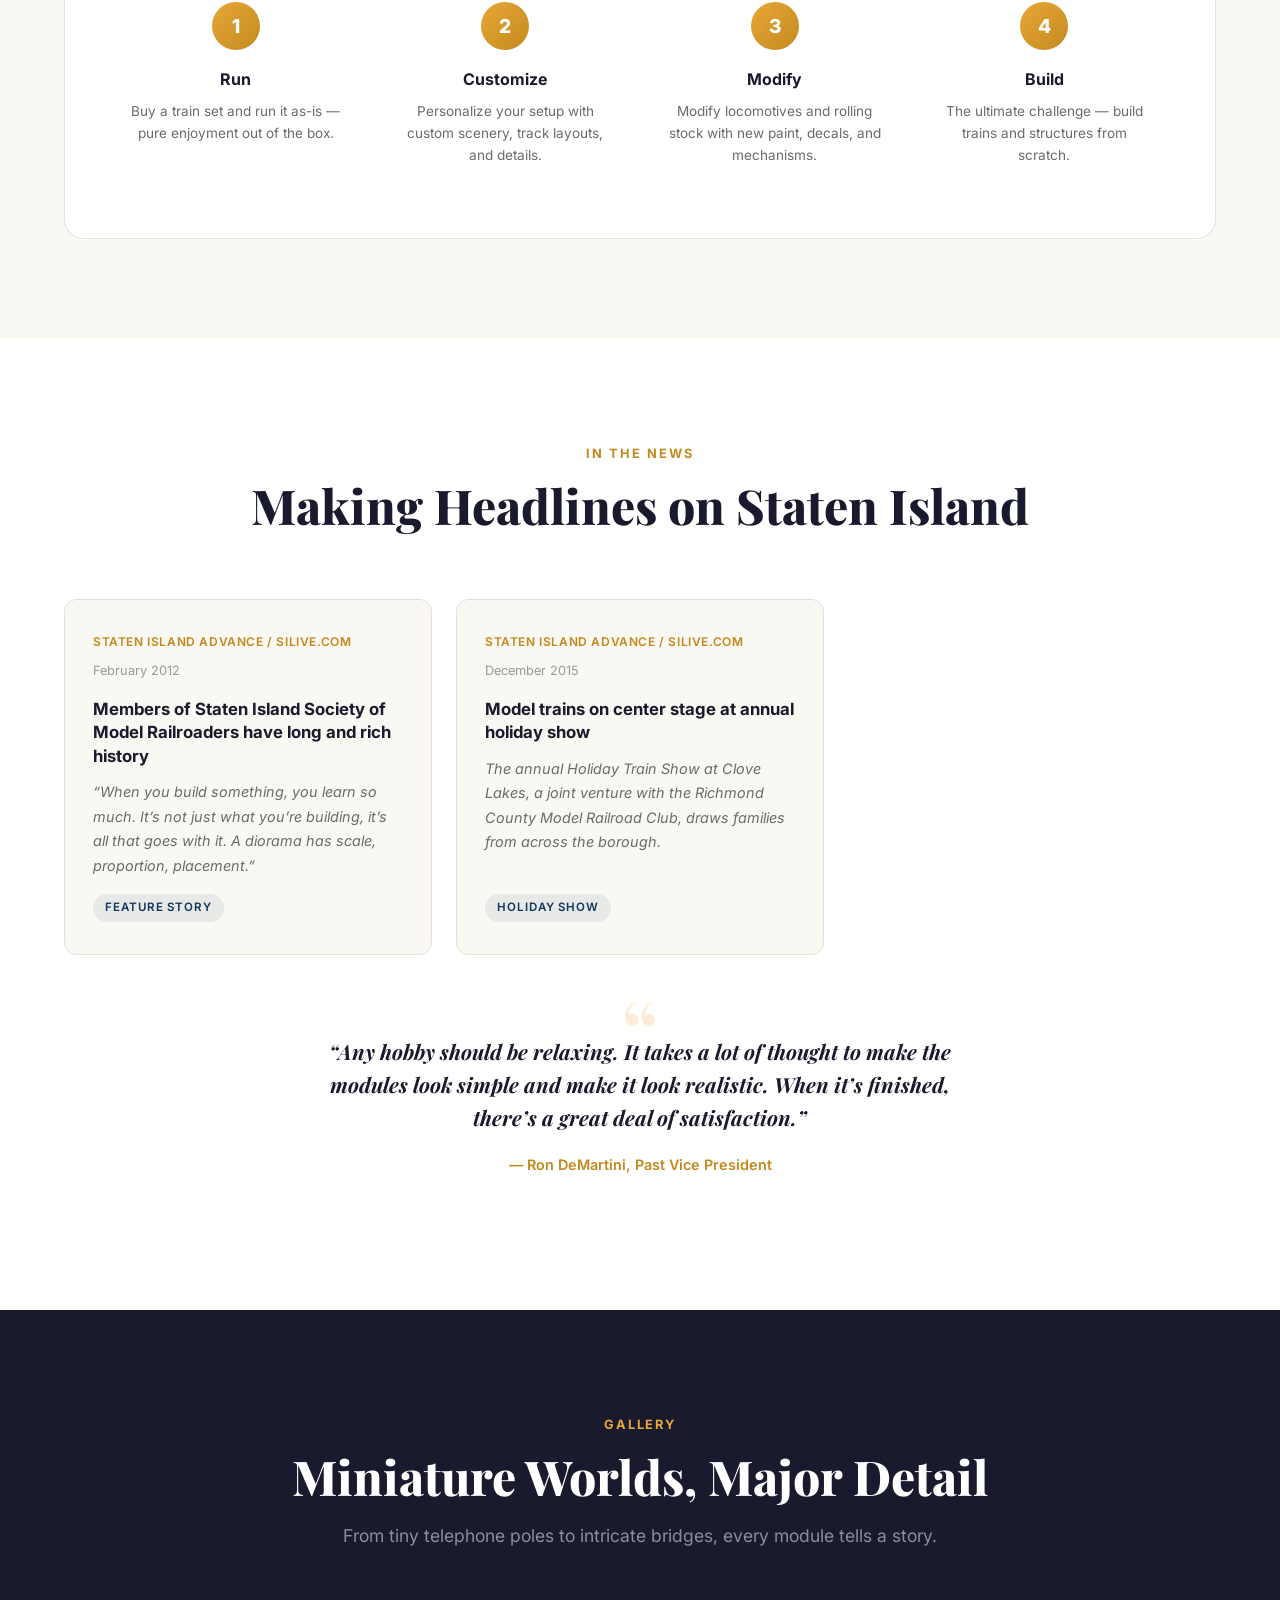
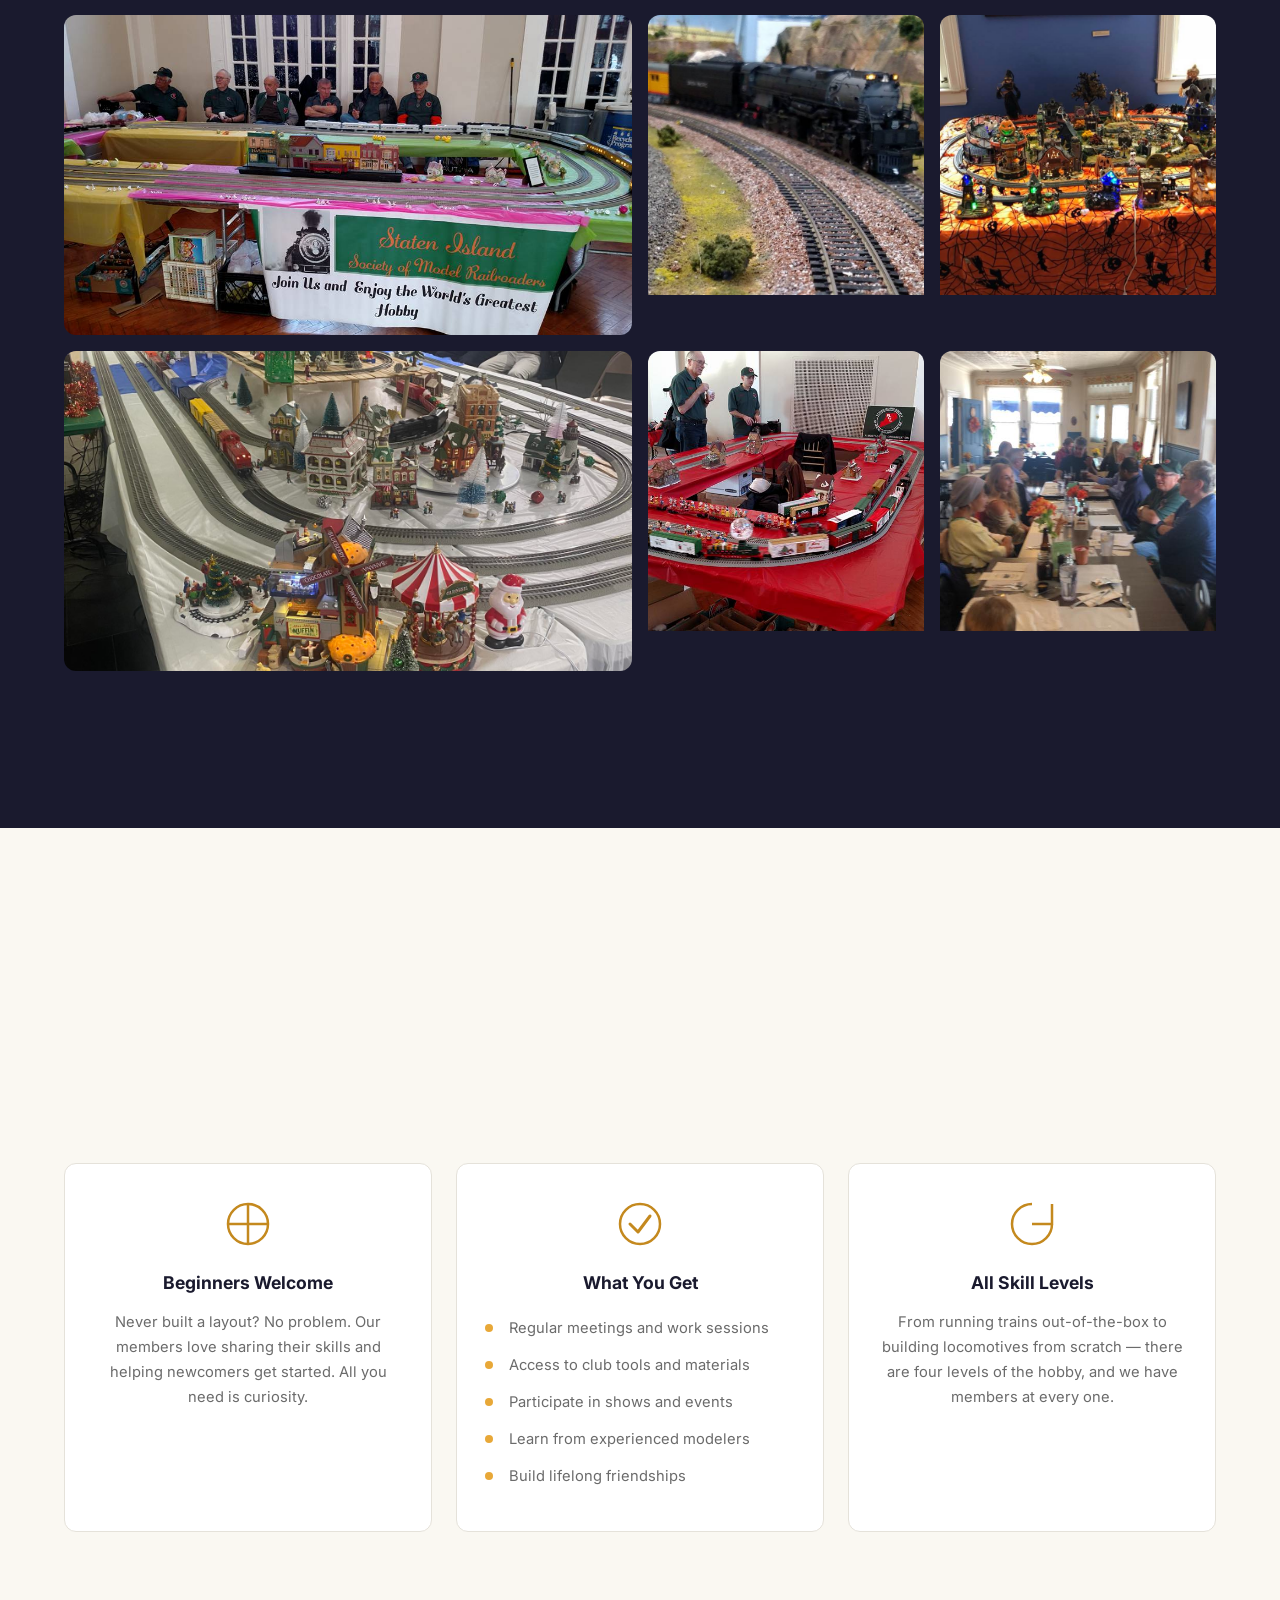
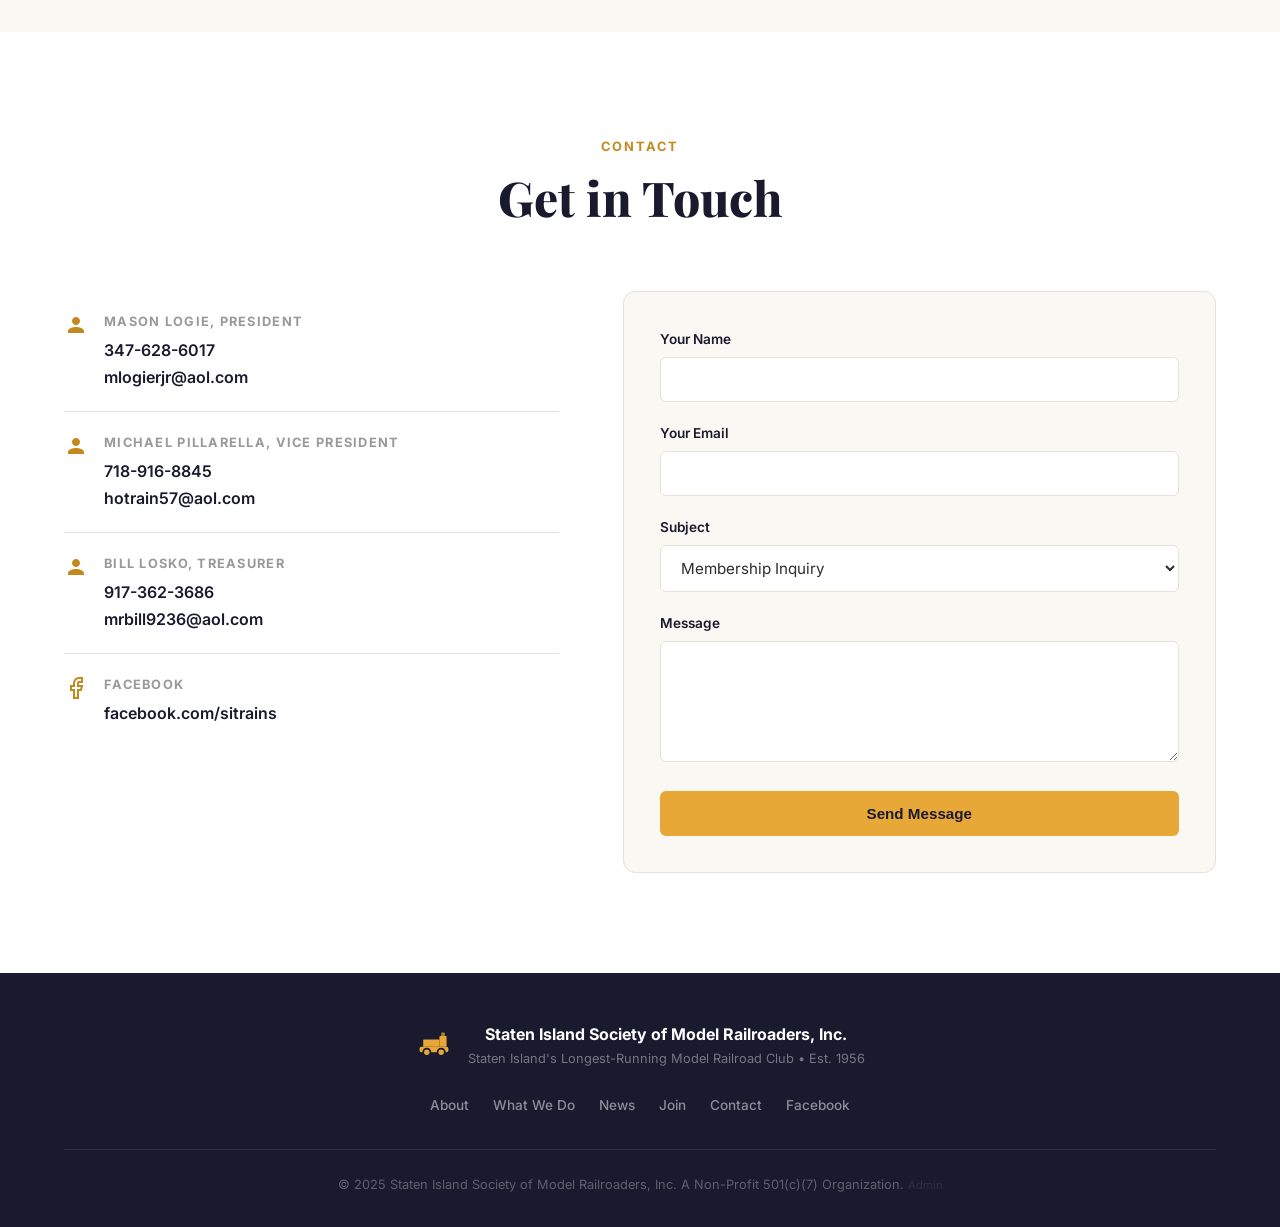
==== commit 51d210e7: "Update site content: multi-scale, officer contacts, remove negative press - Replace HO-only referenc" ====
--- a/index.html
+++ b/index.html
@@ -5,7 +5,7 @@
   <meta name="viewport" content="width=device-width, initial-scale=1.0">
   <title>Staten Island Society of Model Railroaders, Inc. — Since 1956</title>
   <meta name="description" content="Staten Island's longest-running model railroad club. Join us to build, run, and share the joy of model railroading. Founded 1956.">
-  <meta name="keywords" content="model railroad, Staten Island, train club, HO scale, model trains, hobby, SISMR">
+  <meta name="keywords" content="model railroad, Staten Island, train club, O scale, On30, S scale, HO scale, N scale, model trains, hobby, SISMR">
   <meta property="og:title" content="Staten Island Society of Model Railroaders, Inc.">
   <meta property="og:description" content="Building Community, One Track at a Time — Since 1956. Staten Island's longest-running model railroad club.">
   <meta property="og:type" content="website">
@@ -103,8 +103,8 @@
             <span class="stat-label">Members</span>
           </div>
           <div class="stat">
-            <span class="stat-number">HO</span>
-            <span class="stat-label">Scale (1:87)</span>
+            <span class="stat-number">Multi-Scale</span>
+            <span class="stat-label">O 1:48 · On30 1:48 · S 1:64 · HO 1:87 · N 1:160</span>
           </div>
         </div>
       </div>
@@ -123,9 +123,9 @@
       </div>
       <div class="about-grid">
         <div class="about-text fade-in">
-          <p class="lead">The Staten Island Society of Model Railroaders, Inc. is one of Staten Island's longest-standing and most beloved hobby clubs.</p>
+          <p class="lead">The Staten Island Society of Model Railroaders, Inc. is a Non-Profit 501(c)(7) organization and one of Staten Island's longest-standing and most beloved hobby clubs.</p>
           <p>First chartered in 1956, our club has called several Staten Island locations home &mdash; from our origins in <strong>Pleasant Plains</strong>, to <strong>Historic Richmond Town</strong>, to over a decade at <strong>Sea View Hospital Rehabilitation Center</strong>.</p>
-          <p>Our members combine craft, imagination, and engineering to recreate miniature worlds showcasing models of actual American trains. Using the popular <strong>HO-scale (1:87 ratio)</strong>, each member builds their own module &mdash; a 2&times;4-foot section of railroad &mdash; that connects with others to form sprawling, detailed layouts.</p>
+          <p>Our members combine craft, imagination, and engineering to recreate miniature worlds showcasing models of actual American trains. Working in <strong>O Scale (1:48), On30 (1:48), S Scale (1:64), HO (1:87), and N Scale (1:160)</strong>, members build tabletop layouts that connect with others to form sprawling, detailed railroad scenes.</p>
           <blockquote>
             <p>&ldquo;This is a hobby that lends itself to always being worked on. You can always add to it or subtract as you get new ideas and more products come on the market.&rdquo;</p>
             <cite>&mdash; Tom Nolan, Past President</cite>
@@ -148,17 +148,10 @@
               </div>
             </div>
             <div class="timeline-item">
-              <div class="timeline-year">2000s</div>
+              <div class="timeline-year">2000s–Present</div>
               <div class="timeline-content">
                 <h4>Sea View Hospital</h4>
                 <p>Moved to the Staff House at Sea View, running monthly shows for residents and the community.</p>
-              </div>
-            </div>
-            <div class="timeline-item">
-              <div class="timeline-year">2022</div>
-              <div class="timeline-content">
-                <h4>Looking for a New Home</h4>
-                <p>After building renovations at Sea View, the club seeks a new permanent meeting space.</p>
               </div>
             </div>
             <div class="timeline-item active">
@@ -188,14 +181,14 @@
             <svg viewBox="0 0 48 48" fill="none"><rect x="6" y="20" width="36" height="10" rx="3" stroke="currentColor" stroke-width="2.5"/><circle cx="16" cy="30" r="5" stroke="currentColor" stroke-width="2.5"/><circle cx="32" cy="30" r="5" stroke="currentColor" stroke-width="2.5"/><rect x="10" y="12" width="20" height="8" rx="2" stroke="currentColor" stroke-width="2.5"/><rect x="30" y="8" width="10" height="12" rx="2" stroke="currentColor" stroke-width="2.5"/></svg>
           </div>
           <h3>Build &amp; Operate Layouts</h3>
-          <p>Members build individual modules (2&times;4 ft, HO-scale) that connect to form massive, detailed railroad layouts with lifelike scenery, bridges, towns, and rolling stock.</p>
+          <p>We presently have tabletop layouts in O Scale combined with an S Scale loop, HO Scale and N Scale that we are building and modifying.</p>
         </div>
         <div class="activity-card fade-in">
           <div class="activity-icon">
             <svg viewBox="0 0 48 48" fill="none"><path d="M24 4L30 16H42L32 24L36 36L24 28L12 36L16 24L6 16H18L24 4Z" stroke="currentColor" stroke-width="2.5" stroke-linejoin="round"/></svg>
           </div>
           <h3>Community Shows</h3>
-          <p>We set up free model railroad displays at schools, churches, and cultural institutions across Staten Island &mdash; sharing our passion and bringing smiles to kids and families.</p>
+          <p>We regularly do train shows for Sea View Hospital residents, Richmond Town's Yankee Peddler Day, and Snug Harbor Children's Museum. We also set up free model railroad displays at schools, churches, and cultural institutions across Staten Island.</p>
         </div>
         <div class="activity-card fade-in">
           <div class="activity-icon">
@@ -223,7 +216,7 @@
             <svg viewBox="0 0 48 48" fill="none"><path d="M12 36C12 36 14 28 24 28C34 28 36 36 36 36" stroke="currentColor" stroke-width="2.5"/><circle cx="24" cy="18" r="8" stroke="currentColor" stroke-width="2.5"/><path d="M6 42C6 42 10 34 18 32" stroke="currentColor" stroke-width="2" opacity="0.5"/><path d="M42 42C42 42 38 34 30 32" stroke="currentColor" stroke-width="2" opacity="0.5"/></svg>
           </div>
           <h3>Fellowship</h3>
-          <p>More than trains &mdash; it's the friendships. Members meet regularly to work together, share stories, and enjoy a creative hobby that spans generations.</p>
+          <p>More than trains &mdash; it's the friendships. Members meet regularly to work together, share stories, and enjoy a creative hobby that spans generations. We also organize trips to other train club layouts, museums, and train shows.</p>
         </div>
       </div>
 
@@ -263,15 +256,6 @@
         <h2 class="section-title">Making Headlines on Staten Island</h2>
       </div>
       <div class="news-grid">
-        <article class="news-card fade-in">
-          <div class="news-meta">
-            <span class="news-source">Staten Island Advance / SILive.com</span>
-            <span class="news-date">February 2024</span>
-          </div>
-          <h3><a href="https://www.silive.com/news/2024/02/bounced-from-longtime-meeting-place-model-railroad-hobbyist-club-in-search-of-a-new-home.html" target="_blank" rel="noopener">Bounced from longtime meeting place, model railroad hobbyist club in search of a new home</a></h3>
-          <p>&ldquo;We want a place where we could have a workshop, we want a place where we can set up layouts. We were contributing to that environment.&rdquo;</p>
-          <span class="news-tag">Club News</span>
-        </article>
         <article class="news-card fade-in">
           <div class="news-meta">
             <span class="news-source">Staten Island Advance / SILive.com</span>
@@ -338,20 +322,6 @@
     </div>
   </section>
 
-  <!-- Help Us / New Home Banner -->
-  <section class="section cta-banner" id="help">
-    <div class="container">
-      <div class="banner-content fade-in">
-        <div class="banner-icon">
-          <svg viewBox="0 0 64 64" fill="none"><path d="M8 56V24L32 8L56 24V56" stroke="currentColor" stroke-width="3" stroke-linejoin="round"/><rect x="24" y="36" width="16" height="20" stroke="currentColor" stroke-width="3"/><path d="M32 36V56" stroke="currentColor" stroke-width="2"/><rect x="14" y="28" width="8" height="8" stroke="currentColor" stroke-width="2.5"/><rect x="42" y="28" width="8" height="8" stroke="currentColor" stroke-width="2.5"/><path d="M32 8V4" stroke="currentColor" stroke-width="3"/></svg>
-        </div>
-        <h2>We're Looking for a New Home</h2>
-        <p>After more than a decade at Sea View Hospital, our club needs a permanent space where we can set up layouts, hold workshops, and welcome the community. If you know of a space on Staten Island, we'd love to hear from you.</p>
-        <a href="#contact" class="btn btn-primary">Get in Touch</a>
-      </div>
-    </div>
-  </section>
-
   <!-- Join Section -->
   <section class="section join" id="join">
     <div class="container">
@@ -402,17 +372,27 @@
       <div class="contact-grid fade-in">
         <div class="contact-info">
           <div class="contact-item">
-            <svg viewBox="0 0 24 24" fill="none"><path d="M4 4H20C21.1 4 22 4.9 22 6V18C22 19.1 21.1 20 20 20H4C2.9 20 2 19.1 2 18V6C2 4.9 2.9 4 4 4Z" stroke="currentColor" stroke-width="2"/><path d="M22 6L12 13L2 6" stroke="currentColor" stroke-width="2"/></svg>
+            <svg viewBox="0 0 24 24" fill="none"><path d="M12 12C14.21 12 16 10.21 16 8C16 5.79 14.21 4 12 4C9.79 4 8 5.79 8 8C8 10.21 9.79 12 12 12ZM12 14C9.33 14 4 15.34 4 18V20H20V18C20 15.34 14.67 14 12 14Z" fill="currentColor"/></svg>
             <div>
-              <h4>Email</h4>
-              <a href="mailto:sismrinc@gmail.com">sismrinc@gmail.com</a>
+              <h4>Mason Logie, President</h4>
+              <a href="tel:+13476286017">347-628-6017</a><br>
+              <a href="mailto:mlogierjr@aol.com">mlogierjr@aol.com</a>
             </div>
           </div>
           <div class="contact-item">
-            <svg viewBox="0 0 24 24" fill="none"><path d="M22 16.92V19.92C22 20.48 21.56 20.93 21 20.97C20.69 20.99 20.39 21 20.1 21C10.58 21 3 13.42 3 3.9C3 3.61 3.01 3.31 3.03 3C3.07 2.44 3.52 2 4.08 2H7.08C7.56 2 7.97 2.34 8.05 2.81C8.14 3.38 8.3 3.93 8.53 4.45L7.03 5.95C6.47 4.93 6.07 3.84 5.82 2.7" stroke="currentColor" stroke-width="2"/></svg>
+            <svg viewBox="0 0 24 24" fill="none"><path d="M12 12C14.21 12 16 10.21 16 8C16 5.79 14.21 4 12 4C9.79 4 8 5.79 8 8C8 10.21 9.79 12 12 12ZM12 14C9.33 14 4 15.34 4 18V20H20V18C20 15.34 14.67 14 12 14Z" fill="currentColor"/></svg>
             <div>
-              <h4>Phone</h4>
-              <a href="tel:+17183173386">(718) 317-3386</a>
+              <h4>Michael Pillarella, Vice President</h4>
+              <a href="tel:+17189168845">718-916-8845</a><br>
+              <a href="mailto:hotrain57@aol.com">hotrain57@aol.com</a>
+            </div>
+          </div>
+          <div class="contact-item">
+            <svg viewBox="0 0 24 24" fill="none"><path d="M12 12C14.21 12 16 10.21 16 8C16 5.79 14.21 4 12 4C9.79 4 8 5.79 8 8C8 10.21 9.79 12 12 12ZM12 14C9.33 14 4 15.34 4 18V20H20V18C20 15.34 14.67 14 12 14Z" fill="currentColor"/></svg>
+            <div>
+              <h4>Bill Losko, Treasurer</h4>
+              <a href="tel:+19173623686">917-362-3686</a><br>
+              <a href="mailto:mrbill9236@aol.com">mrbill9236@aol.com</a>
             </div>
           </div>
           <div class="contact-item">
@@ -437,7 +417,6 @@
               <label for="subject">Subject</label>
               <select id="subject" name="subject">
                 <option value="membership">Membership Inquiry</option>
-                <option value="space">I Have a Space Available</option>
                 <option value="event">Event / Show Request</option>
                 <option value="general">General Question</option>
               </select>
@@ -480,7 +459,7 @@
           <a href="https://www.facebook.com/sitrains" target="_blank" rel="noopener">Facebook</a>
         </div>
         <div class="footer-bottom">
-          <p>&copy; 2025 Staten Island Society of Model Railroaders, Inc. A 501(c) non-profit organization. <a href="admin.html" style="color:inherit;opacity:0.3;font-size:0.7rem">Admin</a></p>
+          <p>&copy; 2025 Staten Island Society of Model Railroaders, Inc. A Non-Profit 501(c)(7) Organization. <a href="admin.html" style="color:inherit;opacity:0.3;font-size:0.7rem">Admin</a></p>
         </div>
       </div>
     </div>
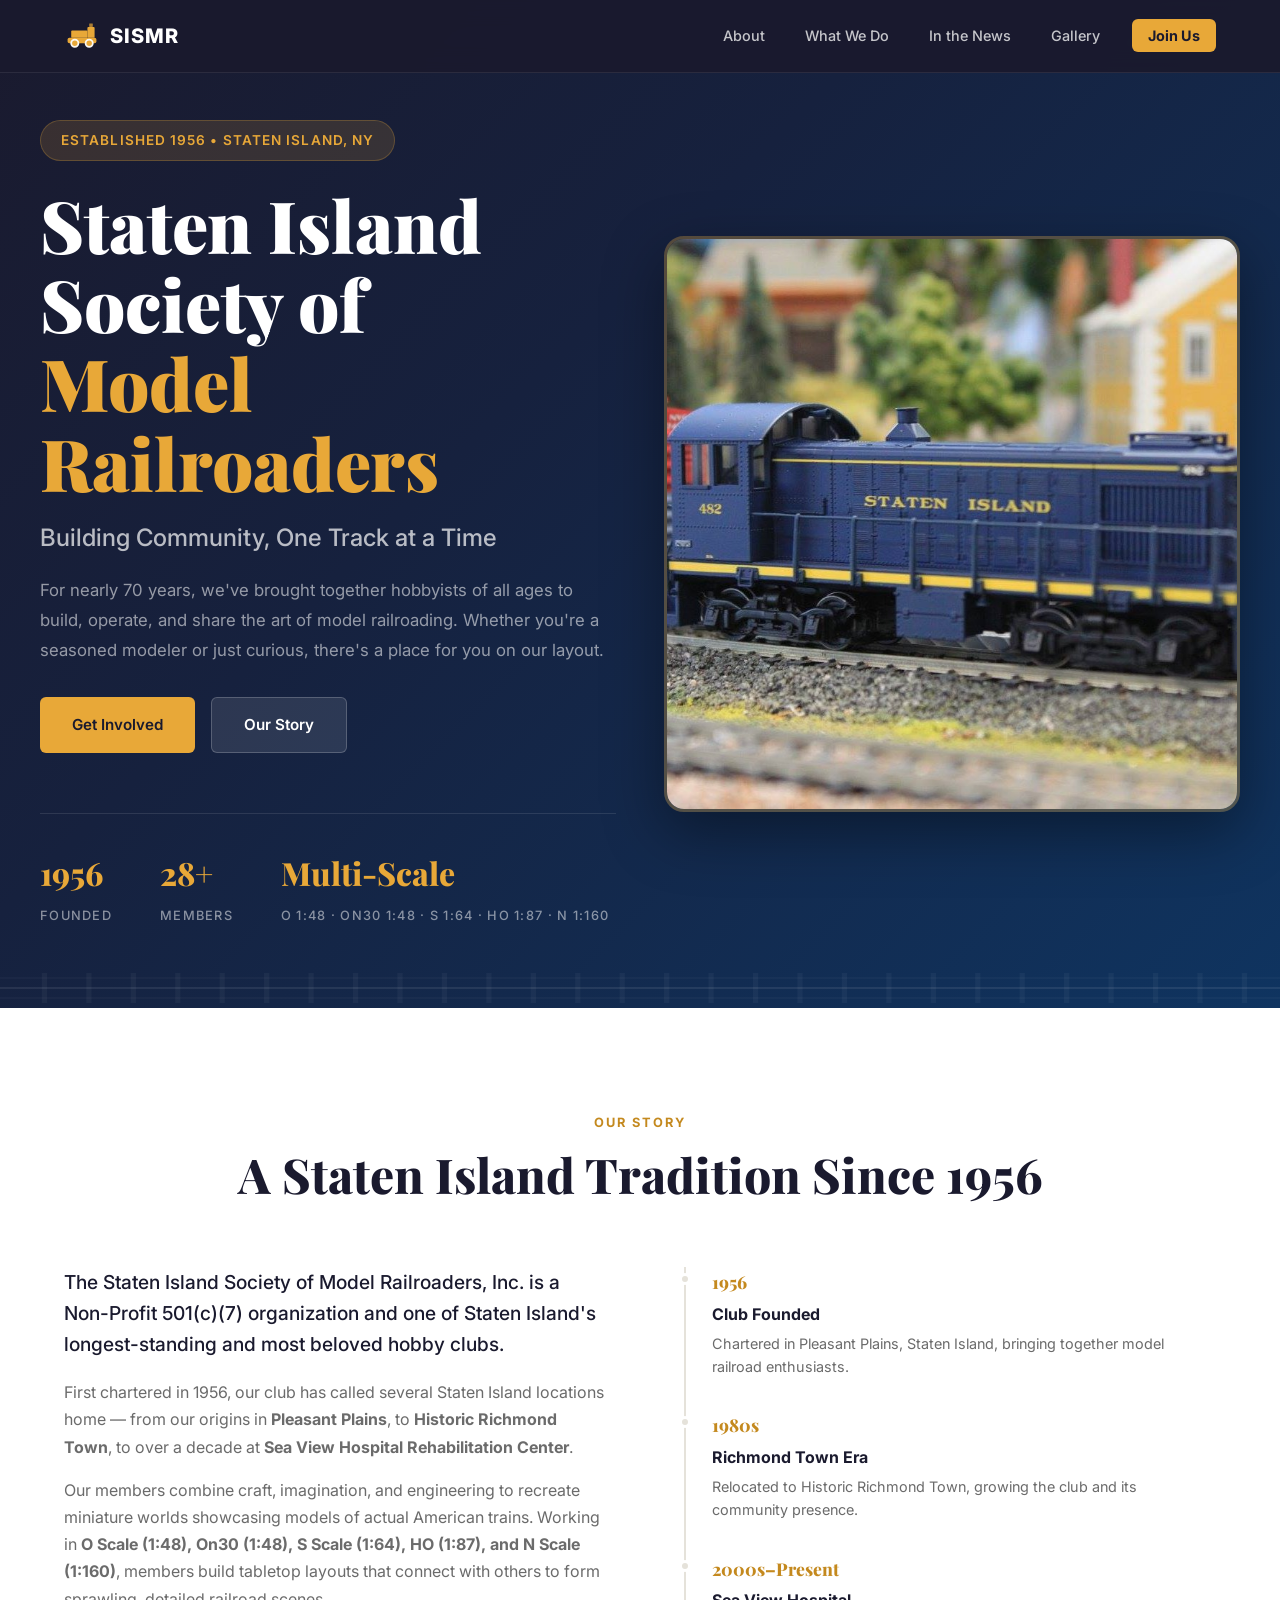
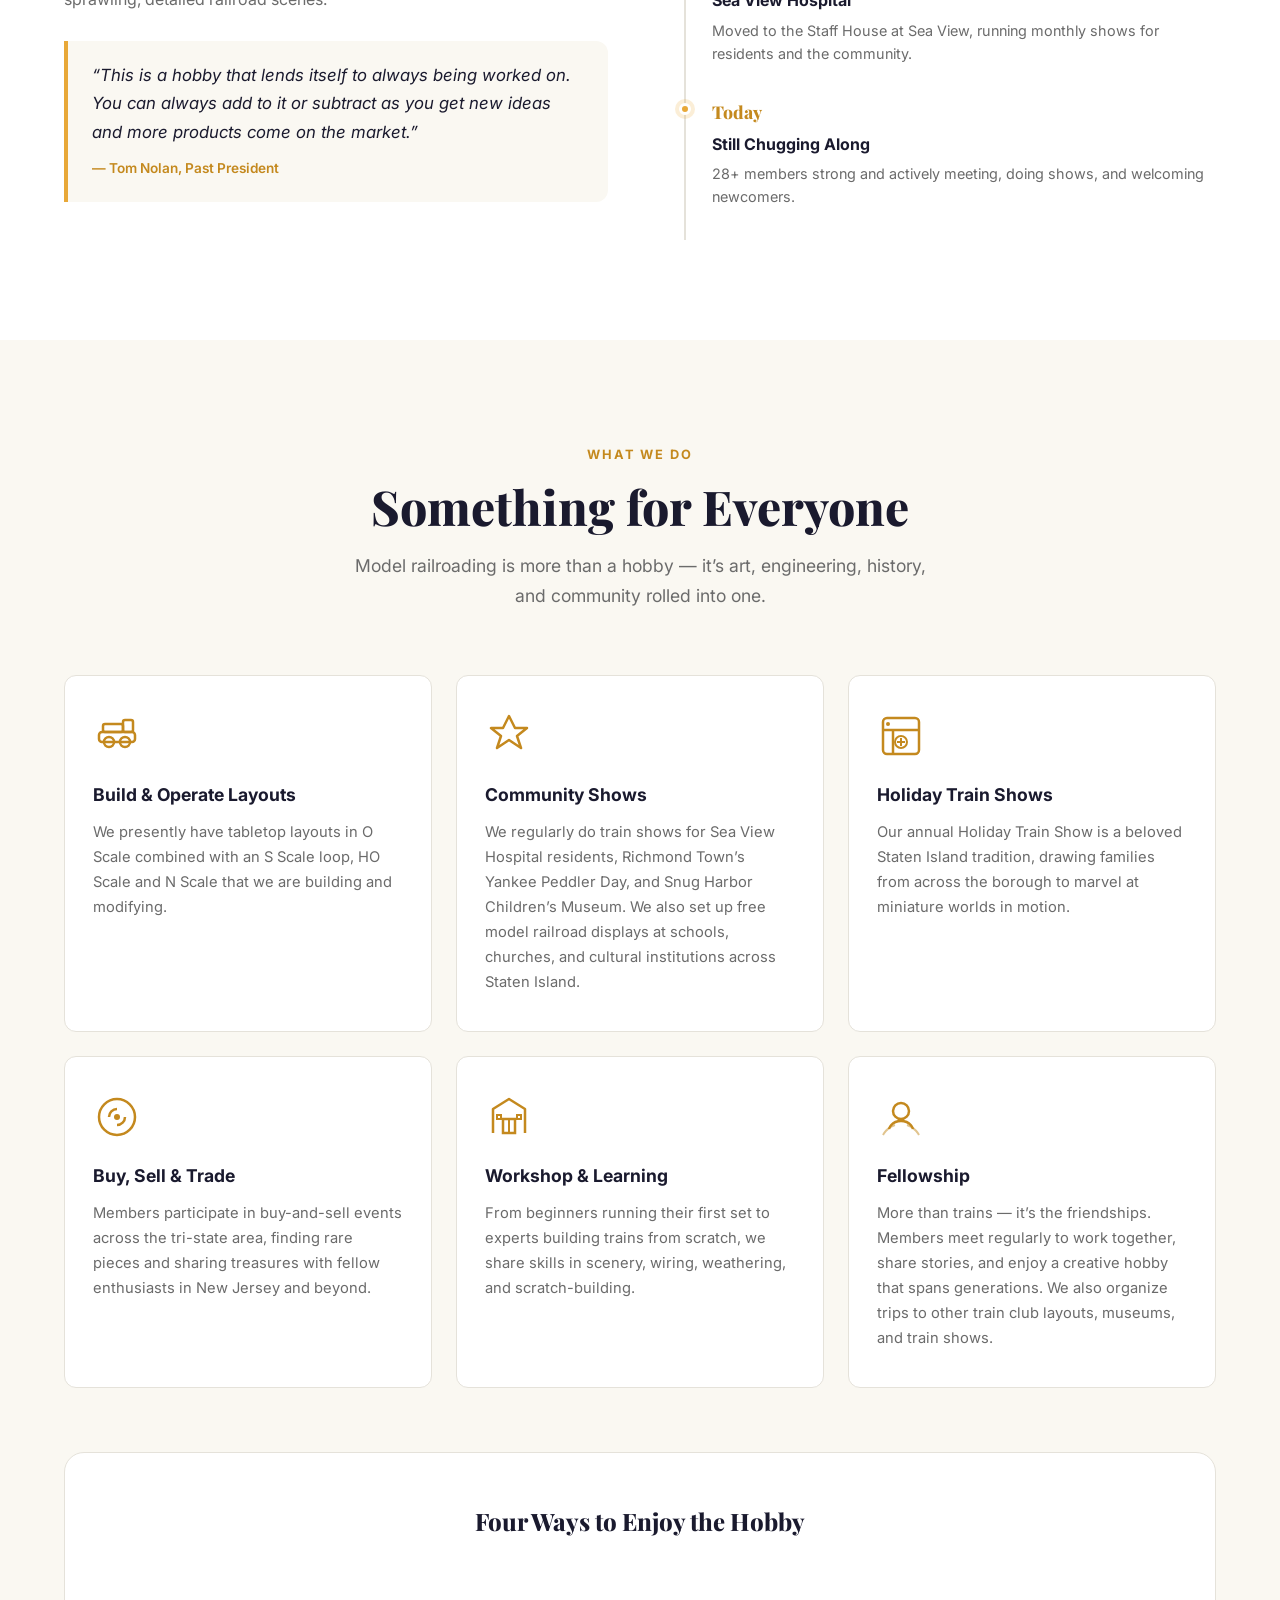
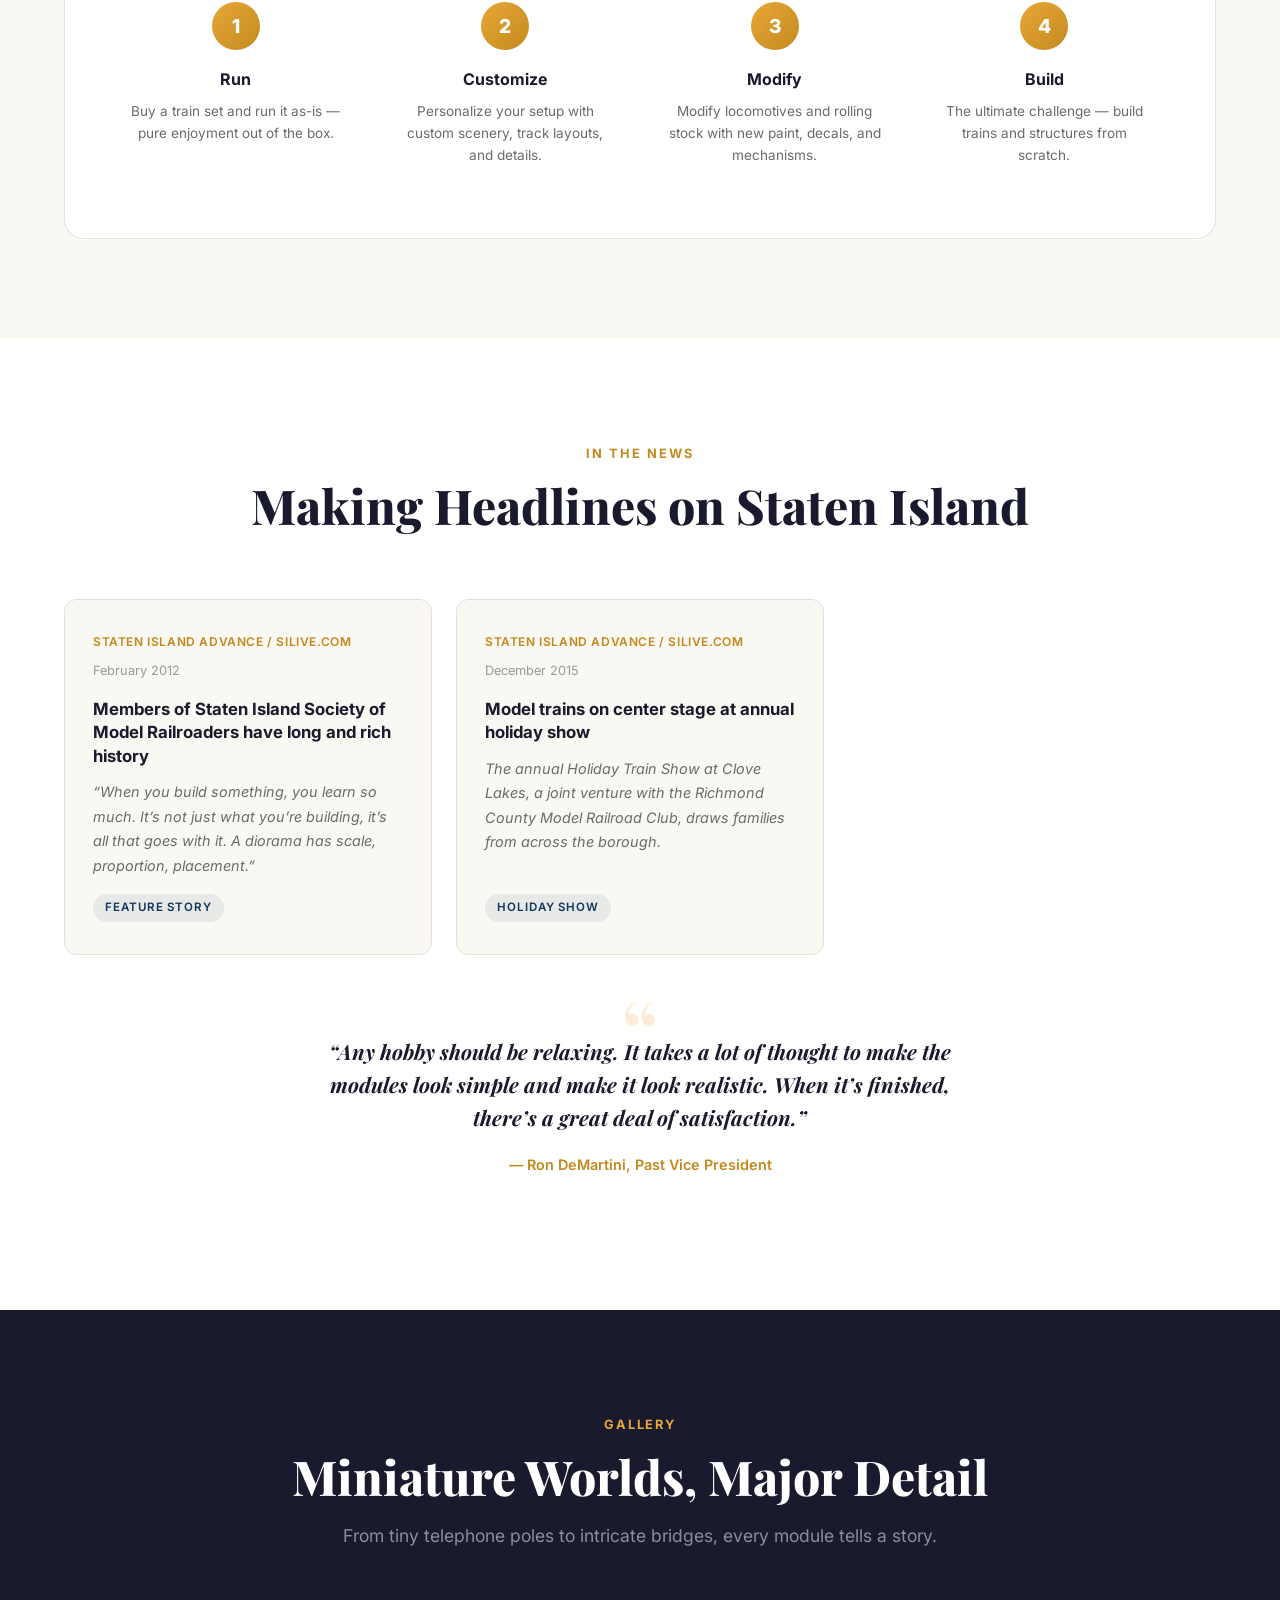
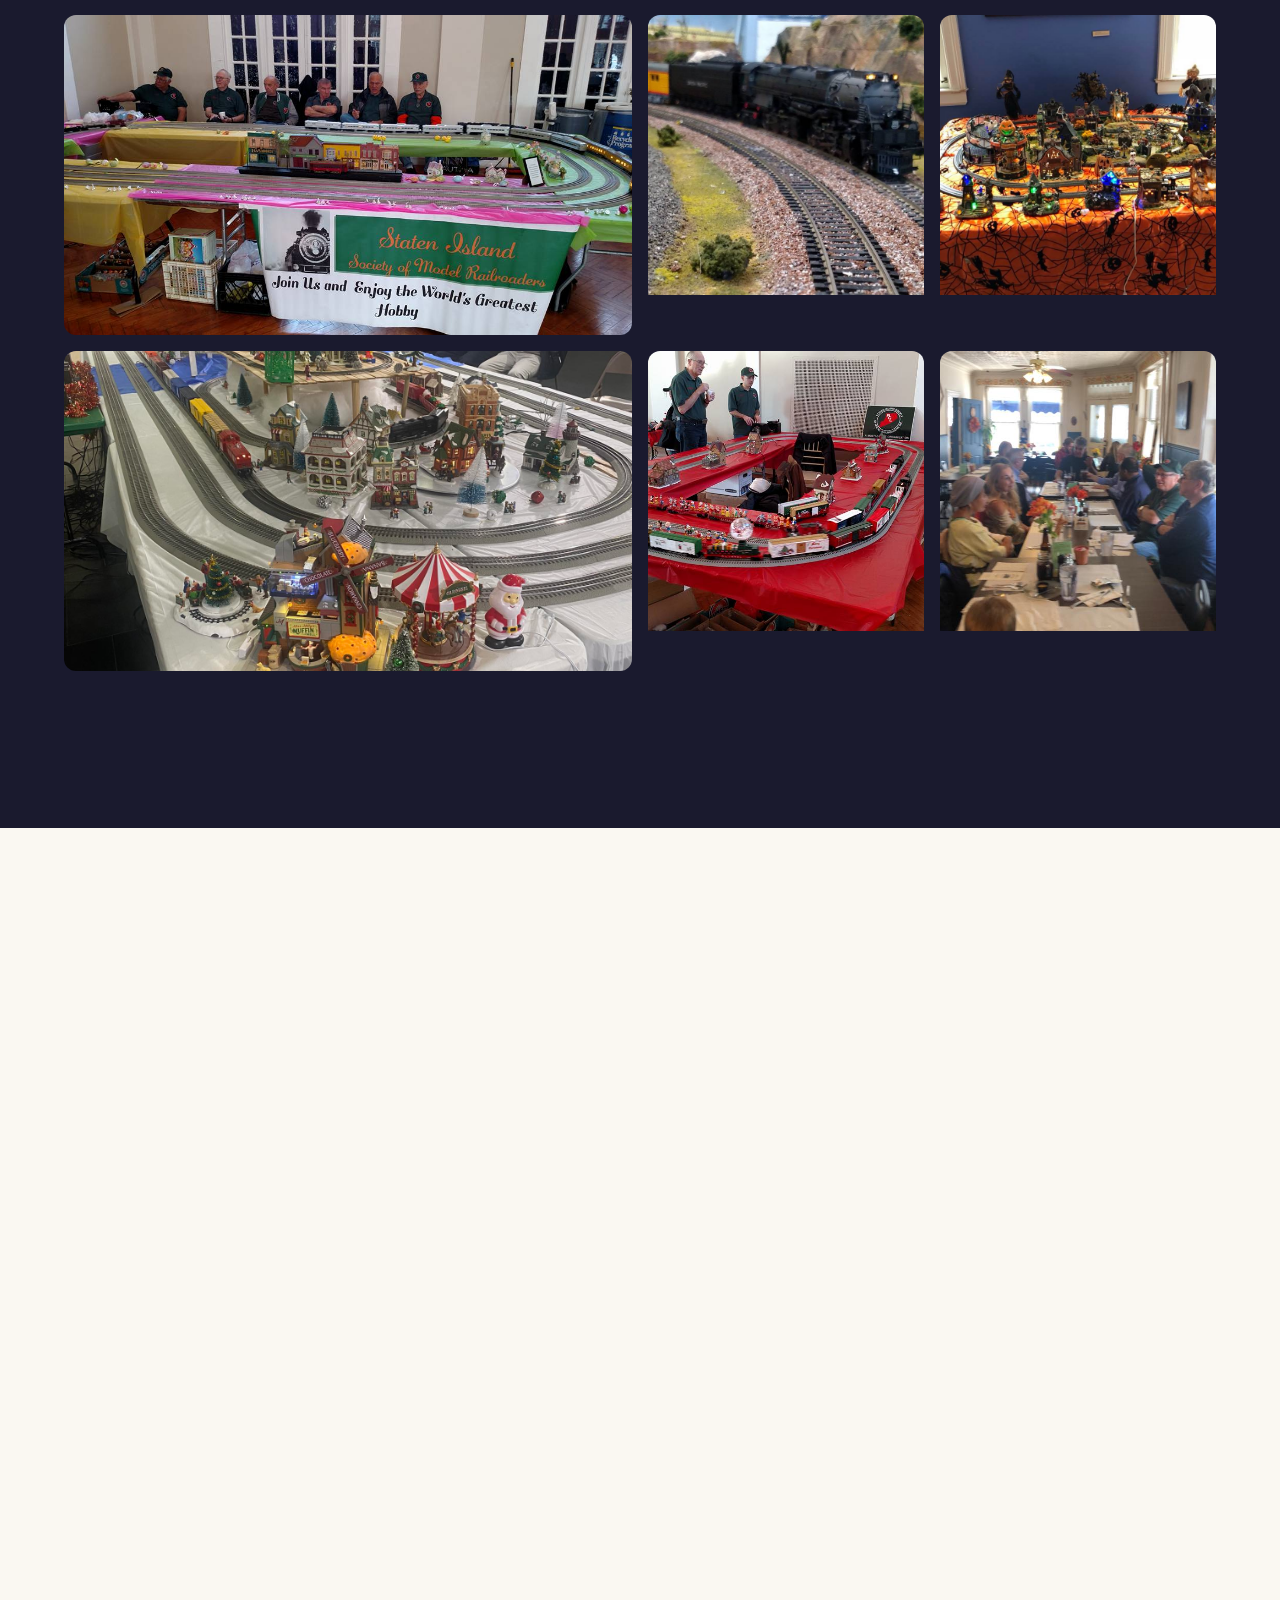
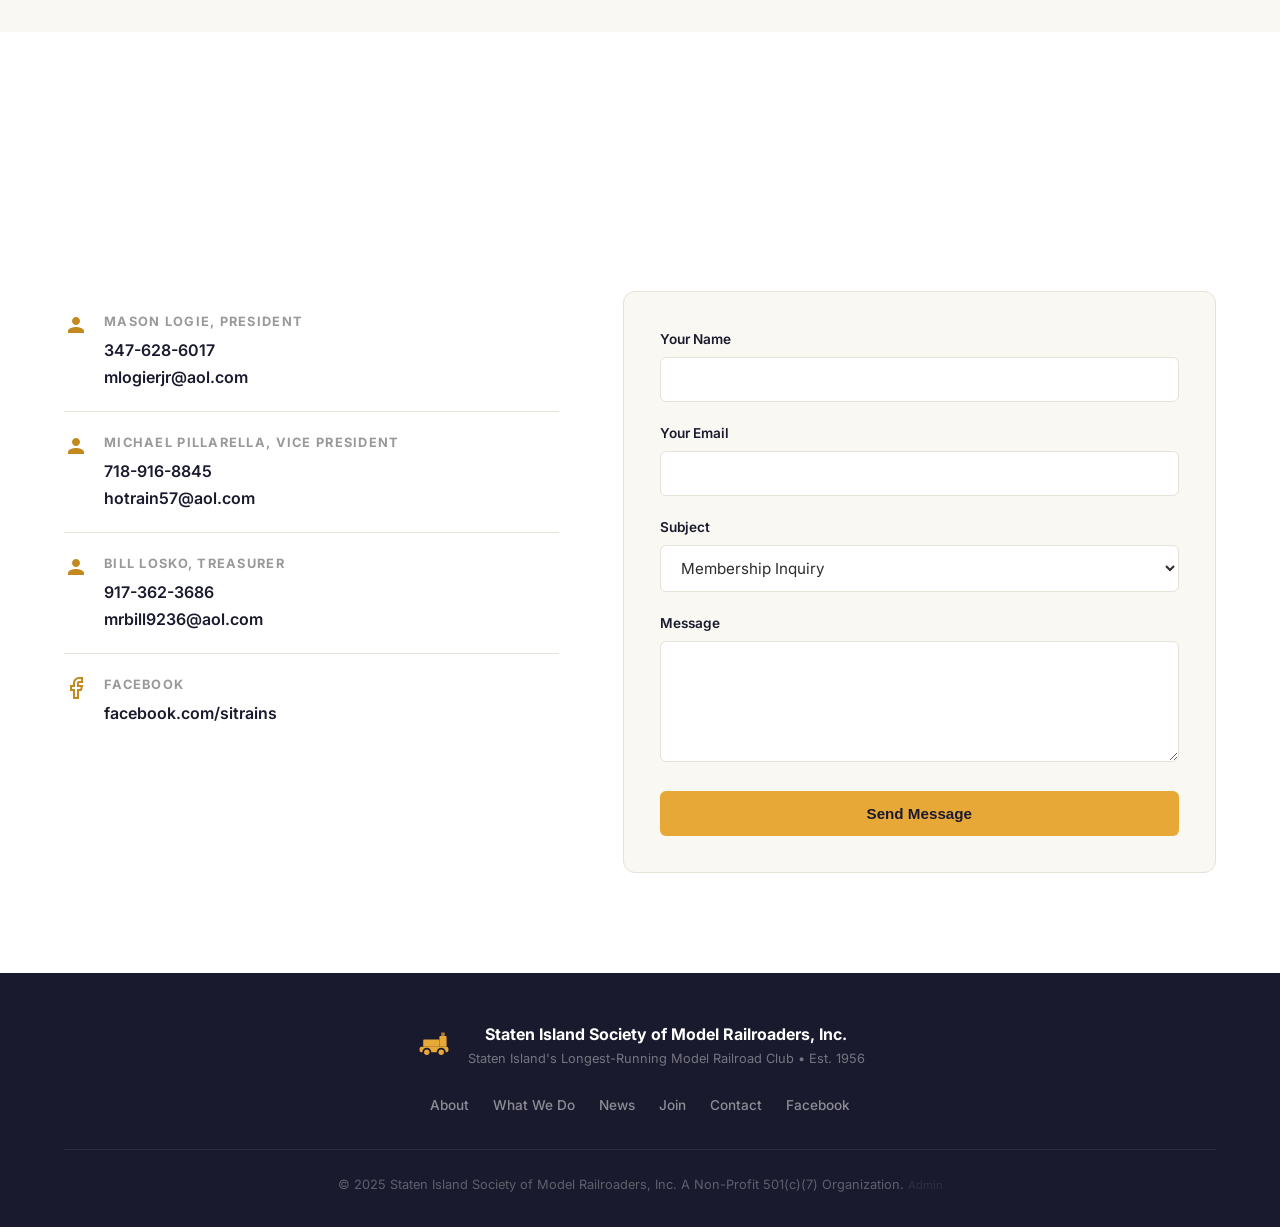
==== commit 4c05a2b7: "Update index.html" ====
--- a/index.html
+++ b/index.html
@@ -390,7 +390,7 @@
           <div class="contact-item">
             <svg viewBox="0 0 24 24" fill="none"><path d="M12 12C14.21 12 16 10.21 16 8C16 5.79 14.21 4 12 4C9.79 4 8 5.79 8 8C8 10.21 9.79 12 12 12ZM12 14C9.33 14 4 15.34 4 18V20H20V18C20 15.34 14.67 14 12 14Z" fill="currentColor"/></svg>
             <div>
-              <h4>Bill Losko, Treasurer</h4>
+              <h4>Bill Losco, Treasurer</h4>
               <a href="tel:+19173623686">917-362-3686</a><br>
               <a href="mailto:mrbill9236@aol.com">mrbill9236@aol.com</a>
             </div>
